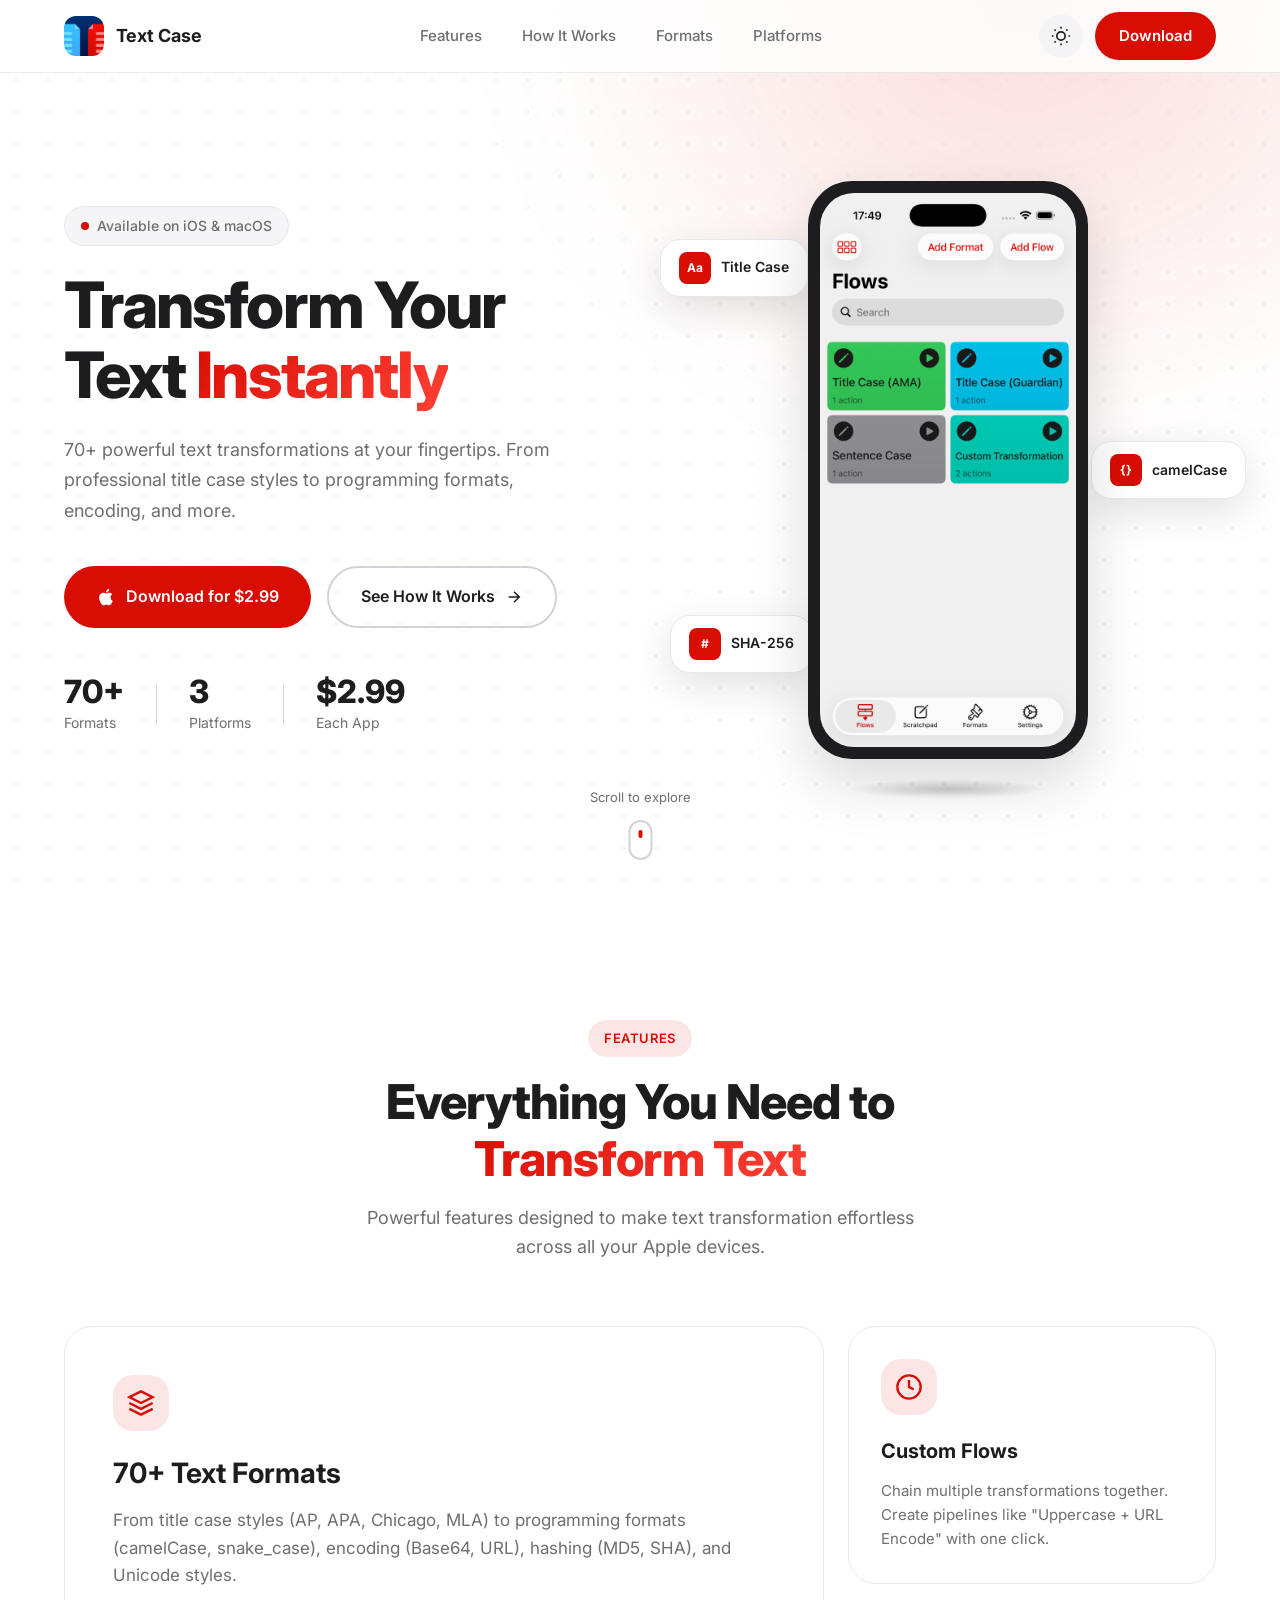
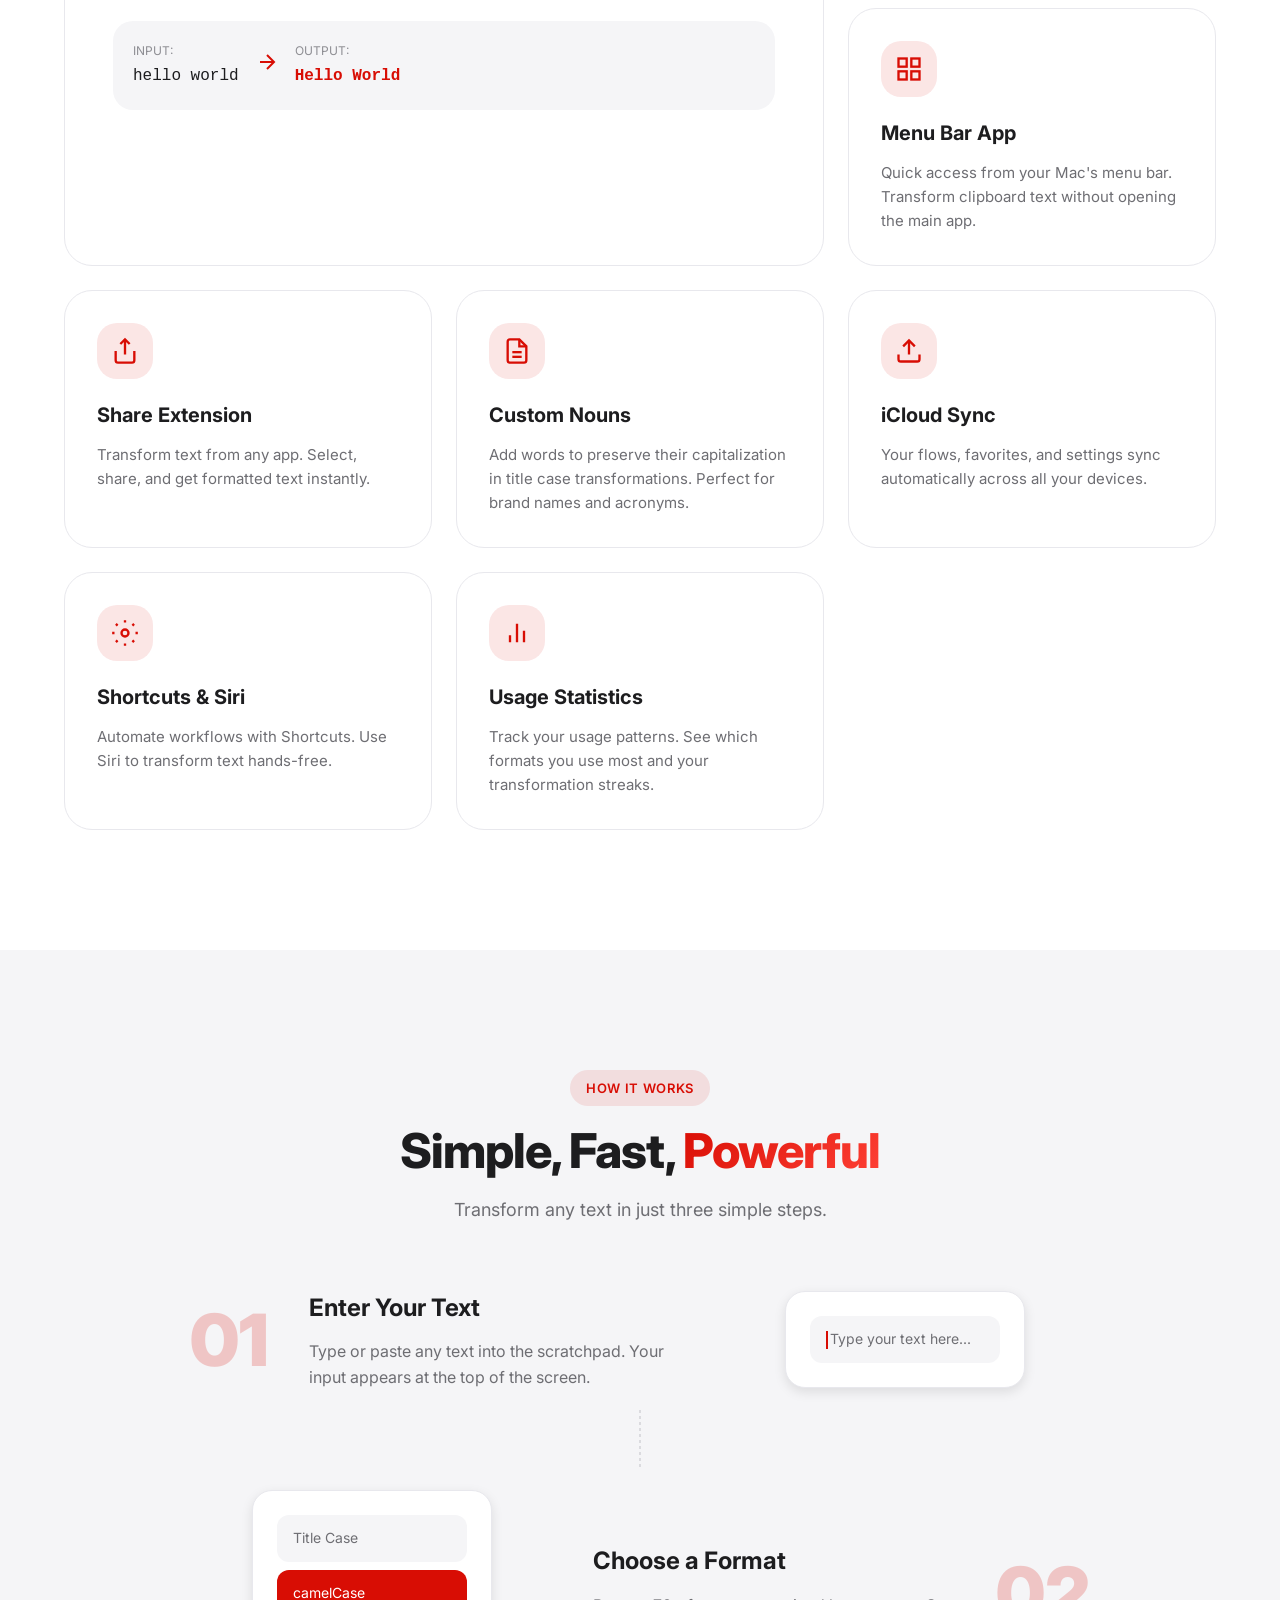
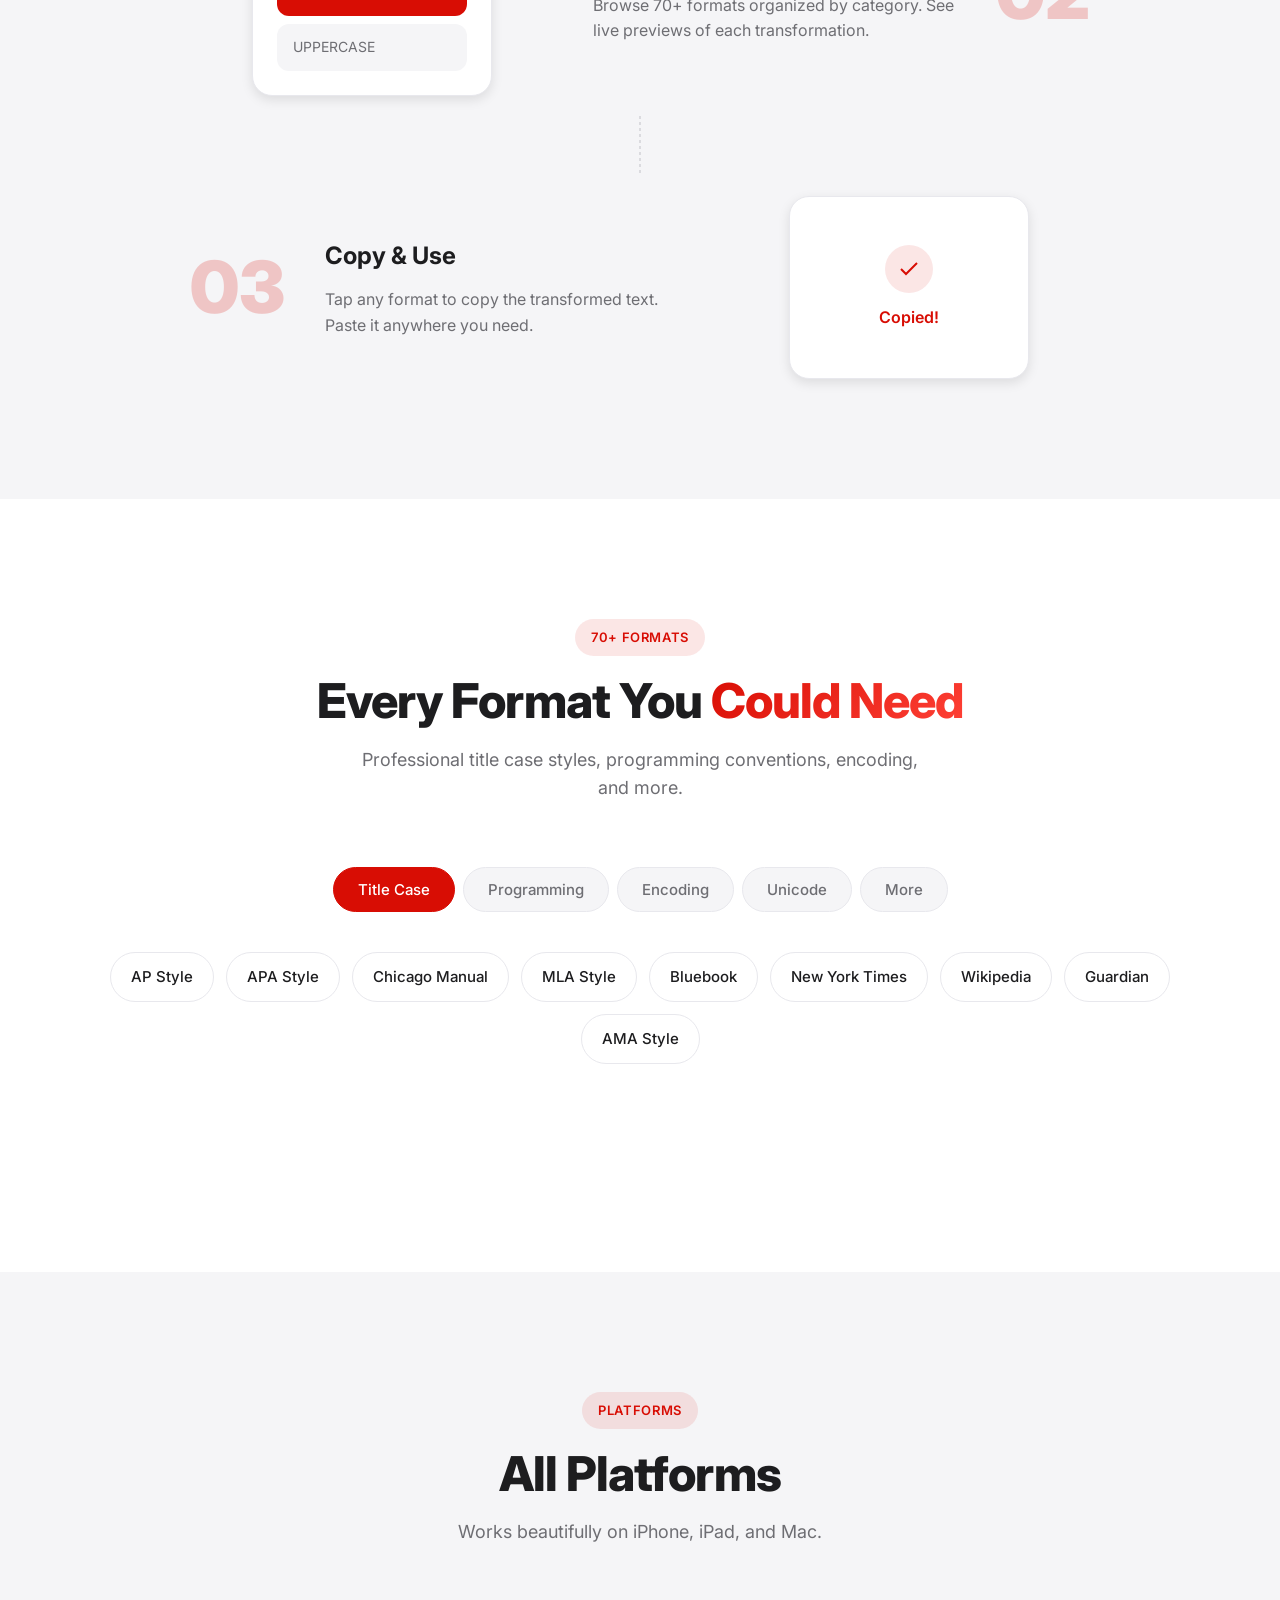
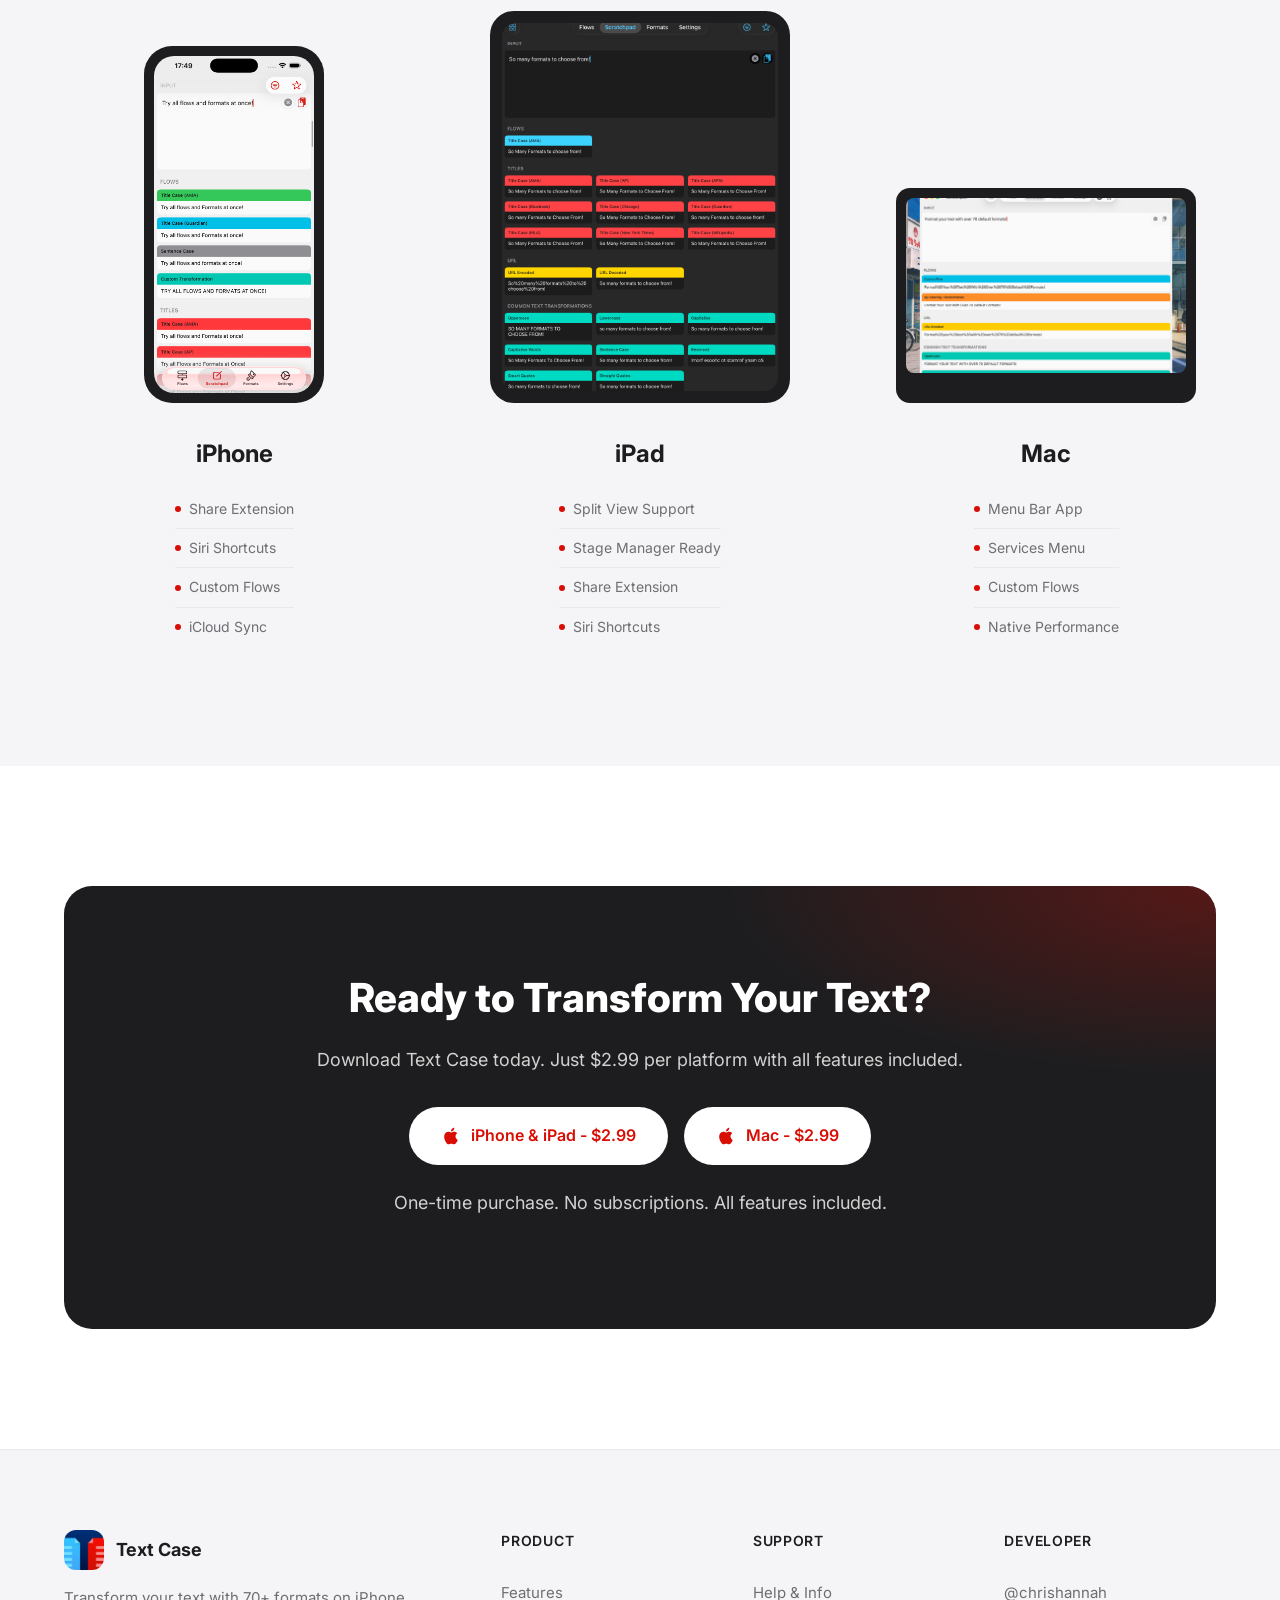
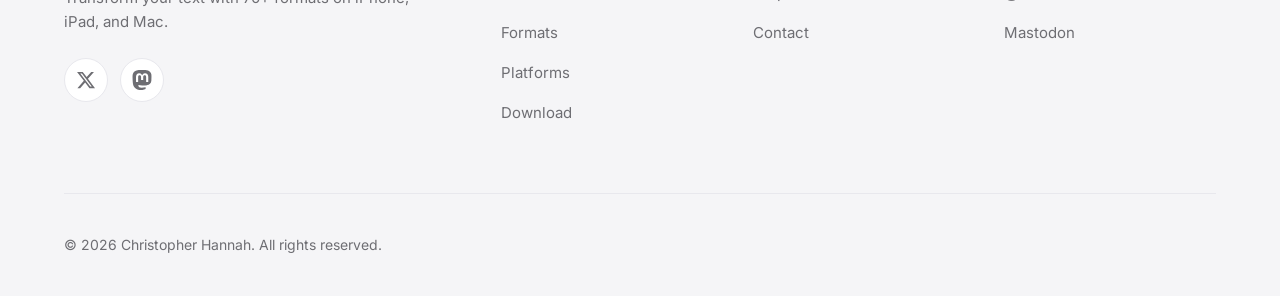
==== index.html @ 7da900db "add landing page" ====
<!DOCTYPE html>
<html lang="en" data-theme="light">
<head>
    <meta charset="UTF-8">
    <meta name="viewport" content="width=device-width, initial-scale=1.0">
    <meta name="description" content="Text Case - Transform your text into 70+ formats. Available on iPhone, iPad, and Mac for just $2.99 each.">
    <meta name="keywords" content="text case, text transformation, title case, camelCase, snake_case, iOS, macOS, Mac, iPad, iPhone">
    <meta name="author" content="Christopher Hannah">
    <meta name="color-scheme" content="light dark">

    <!-- Open Graph / Social Media -->
    <meta property="og:type" content="website">
    <meta property="og:title" content="Text Case - Transform Your Text">
    <meta property="og:description" content="70+ text transformations at your fingertips. Available on iPhone, iPad, and Mac for just $2.99 each.">
    <meta property="og:image" content="images/og-image.png">

    <!-- Twitter Card -->
    <meta name="twitter:card" content="summary_large_image">
    <meta name="twitter:title" content="Text Case - Transform Your Text">
    <meta name="twitter:description" content="70+ text transformations at your fingertips. Available on iPhone, iPad, and Mac for just $2.99 each.">

    <title>Text Case - Transform Your Text</title>

    <!-- Favicon -->
    <link rel="icon" type="image/png" href="images/favicon.png">
    <link rel="apple-touch-icon" href="images/apple-touch-icon.png">

    <!-- Fonts -->
    <link rel="preconnect" href="https://fonts.googleapis.com">
    <link rel="preconnect" href="https://fonts.gstatic.com" crossorigin>
    <link href="https://fonts.googleapis.com/css2?family=Inter:wght@400;500;600;700;800;900&display=swap" rel="stylesheet">

    <!-- Styles -->
    <link rel="stylesheet" href="styles.css">
</head>
<body>
    <!-- Navigation -->
    <header class="header" id="header">
        <nav class="nav container">
            <a href="#" class="nav-logo">
                <img src="images/app.png" alt="Text Case" class="logo-icon">
                <span class="logo-text">Text Case</span>
            </a>

            <ul class="nav-menu" id="nav-menu">
                <li><a href="#features" class="nav-link">Features</a></li>
                <li><a href="#how-it-works" class="nav-link">How It Works</a></li>
                <li><a href="#formats" class="nav-link">Formats</a></li>
                <li><a href="#platforms" class="nav-link">Platforms</a></li>
            </ul>

            <div class="nav-actions">
                <button class="theme-toggle" id="theme-toggle" aria-label="Toggle dark mode">
                    <svg class="theme-icon sun" viewBox="0 0 24 24" fill="none" stroke="currentColor" stroke-width="2">
                        <circle cx="12" cy="12" r="5"/>
                        <path d="M12 1v2M12 21v2M4.22 4.22l1.42 1.42M18.36 18.36l1.42 1.42M1 12h2M21 12h2M4.22 19.78l1.42-1.42M18.36 5.64l1.42-1.42"/>
                    </svg>
                    <svg class="theme-icon moon" viewBox="0 0 24 24" fill="none" stroke="currentColor" stroke-width="2">
                        <path d="M21 12.79A9 9 0 1 1 11.21 3 7 7 0 0 0 21 12.79z"/>
                    </svg>
                </button>
                <a href="#download" class="nav-cta">Download</a>
                <button class="nav-toggle" id="nav-toggle" aria-label="Toggle menu">
                    <span></span>
                    <span></span>
                    <span></span>
                </button>
            </div>
        </nav>
    </header>

    <!-- Mobile Menu -->
    <div class="mobile-menu" id="mobile-menu">
        <ul class="mobile-menu-list">
            <li><a href="#features" class="mobile-link">Features</a></li>
            <li><a href="#how-it-works" class="mobile-link">How It Works</a></li>
            <li><a href="#formats" class="mobile-link">Formats</a></li>
            <li><a href="#platforms" class="mobile-link">Platforms</a></li>
            <li><a href="#download" class="mobile-link mobile-cta">Download Now</a></li>
        </ul>
    </div>

    <!-- Hero Section -->
    <section class="hero">
        <div class="hero-bg">
            <div class="hero-gradient"></div>
            <div class="hero-pattern"></div>
        </div>
        <div class="container hero-container">
            <div class="hero-content">
                <div class="hero-badge">
                    <span class="badge-dot"></span>
                    Available on iOS & macOS
                </div>
                <h1 class="hero-title">
                    Transform Your Text <span class="text-gradient">Instantly</span>
                </h1>
                <p class="hero-description">
                    70+ powerful text transformations at your fingertips. From professional title case styles to programming formats, encoding, and more.
                </p>
                <div class="hero-buttons">
                    <a href="https://apps.apple.com/us/app/text-case/id1407730596?uo=4" class="btn btn-primary" target="_blank" rel="noopener">
                        <svg class="btn-icon" viewBox="0 0 24 24" fill="currentColor">
                            <path d="M18.71 19.5c-.83 1.24-1.71 2.45-3.05 2.47-1.34.03-1.77-.79-3.29-.79-1.53 0-2 .77-3.27.82-1.31.05-2.3-1.32-3.14-2.53C4.25 17 2.94 12.45 4.7 9.39c.87-1.52 2.43-2.48 4.12-2.51 1.28-.02 2.5.87 3.29.87.78 0 2.26-1.07 3.81-.91.65.03 2.47.26 3.64 1.98-.09.06-2.17 1.28-2.15 3.81.03 3.02 2.65 4.03 2.68 4.04-.03.07-.42 1.44-1.38 2.83M13 3.5c.73-.83 1.94-1.46 2.94-1.5.13 1.17-.34 2.35-1.04 3.19-.69.85-1.83 1.51-2.95 1.42-.15-1.15.41-2.35 1.05-3.11z"/>
                        </svg>
                        Download for $2.99
                    </a>
                    <a href="#how-it-works" class="btn btn-outline">
                        See How It Works
                        <svg class="btn-icon-right" viewBox="0 0 24 24" fill="none" stroke="currentColor" stroke-width="2">
                            <path d="M5 12h14M12 5l7 7-7 7"/>
                        </svg>
                    </a>
                </div>
                <div class="hero-stats">
                    <div class="hero-stat">
                        <span class="stat-value">70+</span>
                        <span class="stat-label">Formats</span>
                    </div>
                    <div class="stat-divider"></div>
                    <div class="hero-stat">
                        <span class="stat-value">3</span>
                        <span class="stat-label">Platforms</span>
                    </div>
                    <div class="stat-divider"></div>
                    <div class="hero-stat">
                        <span class="stat-value" data-no-animate>$2.99</span>
                        <span class="stat-label">Each App</span>
                    </div>
                </div>
            </div>
            <div class="hero-visual">
                <div class="phone-mockup">
                    <div class="phone-frame">
                        <div class="phone-notch"></div>
                        <div class="phone-screen">
                            <img src="images/main.png" alt="Text Case App Screenshot" class="screen-image">
                        </div>
                    </div>
                    <div class="phone-shadow"></div>
                </div>
                <div class="floating-cards">
                    <div class="floating-card card-1">
                        <span class="card-icon">Aa</span>
                        <span class="card-text">Title Case</span>
                    </div>
                    <div class="floating-card card-2">
                        <span class="card-icon">{}</span>
                        <span class="card-text">camelCase</span>
                    </div>
                    <div class="floating-card card-3">
                        <span class="card-icon">#</span>
                        <span class="card-text">SHA-256</span>
                    </div>
                </div>
            </div>
        </div>
        <div class="hero-scroll">
            <span>Scroll to explore</span>
            <div class="scroll-indicator">
                <div class="scroll-dot"></div>
            </div>
        </div>
    </section>

    <!-- Features Section -->
    <section class="features" id="features">
        <div class="container">
            <div class="section-header">
                <span class="section-tag">Features</span>
                <h2 class="section-title">Everything You Need to<br><span class="text-gradient">Transform Text</span></h2>
                <p class="section-description">Powerful features designed to make text transformation effortless across all your Apple devices.</p>
            </div>

            <div class="features-grid">
                <div class="feature-card feature-large">
                    <div class="feature-icon-wrapper">
                        <div class="feature-icon">
                            <svg viewBox="0 0 24 24" fill="none" stroke="currentColor" stroke-width="2">
                                <path d="M12 2L2 7l10 5 10-5-10-5zM2 17l10 5 10-5M2 12l10 5 10-5"/>
                            </svg>
                        </div>
                    </div>
                    <h3>70+ Text Formats</h3>
                    <p>From title case styles (AP, APA, Chicago, MLA) to programming formats (camelCase, snake_case), encoding (Base64, URL), hashing (MD5, SHA), and Unicode styles.</p>
                    <div class="feature-preview">
                        <div class="preview-item">
                            <span class="preview-label">Input:</span>
                            <span class="preview-text">hello world</span>
                        </div>
                        <div class="preview-arrow">
                            <svg viewBox="0 0 24 24" fill="none" stroke="currentColor" stroke-width="2"><path d="M5 12h14M12 5l7 7-7 7"/></svg>
                        </div>
                        <div class="preview-item">
                            <span class="preview-label">Output:</span>
                            <span class="preview-text highlight">Hello World</span>
                        </div>
                    </div>
                </div>

                <div class="feature-card">
                    <div class="feature-icon-wrapper">
                        <div class="feature-icon">
                            <svg viewBox="0 0 24 24" fill="none" stroke="currentColor" stroke-width="2">
                                <circle cx="12" cy="12" r="10"/>
                                <polyline points="12 6 12 12 16 14"/>
                            </svg>
                        </div>
                    </div>
                    <h3>Custom Flows</h3>
                    <p>Chain multiple transformations together. Create pipelines like "Uppercase + URL Encode" with one click.</p>
                </div>

                <div class="feature-card">
                    <div class="feature-icon-wrapper">
                        <div class="feature-icon">
                            <svg viewBox="0 0 24 24" fill="none" stroke="currentColor" stroke-width="2">
                                <rect x="3" y="3" width="7" height="7"/>
                                <rect x="14" y="3" width="7" height="7"/>
                                <rect x="14" y="14" width="7" height="7"/>
                                <rect x="3" y="14" width="7" height="7"/>
                            </svg>
                        </div>
                    </div>
                    <h3>Menu Bar App</h3>
                    <p>Quick access from your Mac's menu bar. Transform clipboard text without opening the main app.</p>
                </div>

                <div class="feature-card">
                    <div class="feature-icon-wrapper">
                        <div class="feature-icon">
                            <svg viewBox="0 0 24 24" fill="none" stroke="currentColor" stroke-width="2">
                                <path d="M4 12v8a2 2 0 0 0 2 2h12a2 2 0 0 0 2-2v-8"/>
                                <polyline points="16 6 12 2 8 6"/>
                                <line x1="12" y1="2" x2="12" y2="15"/>
                            </svg>
                        </div>
                    </div>
                    <h3>Share Extension</h3>
                    <p>Transform text from any app. Select, share, and get formatted text instantly.</p>
                </div>

                <div class="feature-card">
                    <div class="feature-icon-wrapper">
                        <div class="feature-icon">
                            <svg viewBox="0 0 24 24" fill="none" stroke="currentColor" stroke-width="2">
                                <path d="M14 2H6a2 2 0 0 0-2 2v16a2 2 0 0 0 2 2h12a2 2 0 0 0 2-2V8z"/>
                                <polyline points="14 2 14 8 20 8"/>
                                <line x1="16" y1="13" x2="8" y2="13"/>
                                <line x1="16" y1="17" x2="8" y2="17"/>
                            </svg>
                        </div>
                    </div>
                    <h3>Custom Nouns</h3>
                    <p>Add words to preserve their capitalization in title case transformations. Perfect for brand names and acronyms.</p>
                </div>

                <div class="feature-card">
                    <div class="feature-icon-wrapper">
                        <div class="feature-icon">
                            <svg viewBox="0 0 24 24" fill="none" stroke="currentColor" stroke-width="2">
                                <path d="M21 15v4a2 2 0 0 1-2 2H5a2 2 0 0 1-2-2v-4"/>
                                <polyline points="17 8 12 3 7 8"/>
                                <line x1="12" y1="3" x2="12" y2="15"/>
                            </svg>
                        </div>
                    </div>
                    <h3>iCloud Sync</h3>
                    <p>Your flows, favorites, and settings sync automatically across all your devices.</p>
                </div>

                <div class="feature-card">
                    <div class="feature-icon-wrapper">
                        <div class="feature-icon">
                            <svg viewBox="0 0 24 24" fill="none" stroke="currentColor" stroke-width="2">
                                <circle cx="12" cy="12" r="3"/>
                                <path d="M12 1v2M12 21v2M4.22 4.22l1.42 1.42M18.36 18.36l1.42 1.42M1 12h2M21 12h2M4.22 19.78l1.42-1.42M18.36 5.64l1.42-1.42"/>
                            </svg>
                        </div>
                    </div>
                    <h3>Shortcuts & Siri</h3>
                    <p>Automate workflows with Shortcuts. Use Siri to transform text hands-free.</p>
                </div>

                <div class="feature-card">
                    <div class="feature-icon-wrapper">
                        <div class="feature-icon">
                            <svg viewBox="0 0 24 24" fill="none" stroke="currentColor" stroke-width="2">
                                <path d="M18 20V10M12 20V4M6 20v-6"/>
                            </svg>
                        </div>
                    </div>
                    <h3>Usage Statistics</h3>
                    <p>Track your usage patterns. See which formats you use most and your transformation streaks.</p>
                </div>
            </div>
        </div>
    </section>

    <!-- How It Works Section -->
    <section class="how-it-works" id="how-it-works">
        <div class="container">
            <div class="section-header">
                <span class="section-tag">How It Works</span>
                <h2 class="section-title">Simple, Fast, <span class="text-gradient">Powerful</span></h2>
                <p class="section-description">Transform any text in just three simple steps.</p>
            </div>

            <div class="steps-container">
                <div class="step">
                    <div class="step-number">01</div>
                    <div class="step-content">
                        <h3>Enter Your Text</h3>
                        <p>Type or paste any text into the scratchpad. Your input appears at the top of the screen.</p>
                    </div>
                    <div class="step-visual">
                        <div class="step-mockup">
                            <div class="mockup-input">
                                <span class="input-cursor"></span>
                                <span>Type your text here...</span>
                            </div>
                        </div>
                    </div>
                </div>

                <div class="step-connector">
                    <svg viewBox="0 0 24 80" fill="none" stroke="currentColor" stroke-width="2" stroke-dasharray="4">
                        <path d="M12 0v80"/>
                    </svg>
                </div>

                <div class="step reverse">
                    <div class="step-number">02</div>
                    <div class="step-content">
                        <h3>Choose a Format</h3>
                        <p>Browse 70+ formats organized by category. See live previews of each transformation.</p>
                    </div>
                    <div class="step-visual">
                        <div class="step-mockup">
                            <div class="format-list">
                                <div class="format-item">Title Case</div>
                                <div class="format-item active">camelCase</div>
                                <div class="format-item">UPPERCASE</div>
                            </div>
                        </div>
                    </div>
                </div>

                <div class="step-connector">
                    <svg viewBox="0 0 24 80" fill="none" stroke="currentColor" stroke-width="2" stroke-dasharray="4">
                        <path d="M12 0v80"/>
                    </svg>
                </div>

                <div class="step">
                    <div class="step-number">03</div>
                    <div class="step-content">
                        <h3>Copy & Use</h3>
                        <p>Tap any format to copy the transformed text. Paste it anywhere you need.</p>
                    </div>
                    <div class="step-visual">
                        <div class="step-mockup">
                            <div class="copy-animation">
                                <div class="copy-icon">
                                    <svg viewBox="0 0 24 24" fill="none" stroke="currentColor" stroke-width="2">
                                        <path d="M20 6L9 17l-5-5"/>
                                    </svg>
                                </div>
                                <span>Copied!</span>
                            </div>
                        </div>
                    </div>
                </div>
            </div>
        </div>
    </section>

    <!-- Formats Showcase -->
    <section class="formats" id="formats">
        <div class="container">
            <div class="section-header">
                <span class="section-tag">70+ Formats</span>
                <h2 class="section-title">Every Format You <span class="text-gradient">Could Need</span></h2>
                <p class="section-description">Professional title case styles, programming conventions, encoding, and more.</p>
            </div>

            <div class="formats-tabs">
                <button class="format-tab active" data-tab="title">Title Case</button>
                <button class="format-tab" data-tab="programming">Programming</button>
                <button class="format-tab" data-tab="encoding">Encoding</button>
                <button class="format-tab" data-tab="unicode">Unicode</button>
                <button class="format-tab" data-tab="more">More</button>
            </div>

            <div class="formats-content">
                <div class="format-panel active" id="panel-title">
                    <div class="format-grid">
                        <div class="format-chip">AP Style</div>
                        <div class="format-chip">APA Style</div>
                        <div class="format-chip">Chicago Manual</div>
                        <div class="format-chip">MLA Style</div>
                        <div class="format-chip">Bluebook</div>
                        <div class="format-chip">New York Times</div>
                        <div class="format-chip">Wikipedia</div>
                        <div class="format-chip">Guardian</div>
                        <div class="format-chip">AMA Style</div>
                    </div>
                </div>
                <div class="format-panel" id="panel-programming">
                    <div class="format-grid">
                        <div class="format-chip">camelCase</div>
                        <div class="format-chip">PascalCase</div>
                        <div class="format-chip">snake_case</div>
                        <div class="format-chip">kebab-case</div>
                        <div class="format-chip">SCREAMING_SNAKE</div>
                        <div class="format-chip">dot.case</div>
                        <div class="format-chip">path/case</div>
                        <div class="format-chip">Train-Case</div>
                    </div>
                </div>
                <div class="format-panel" id="panel-encoding">
                    <div class="format-grid">
                        <div class="format-chip">Base64 Encode</div>
                        <div class="format-chip">Base64 Decode</div>
                        <div class="format-chip">URL Encode</div>
                        <div class="format-chip">URL Decode</div>
                        <div class="format-chip">MD5</div>
                        <div class="format-chip">SHA-1</div>
                        <div class="format-chip">SHA-256</div>
                        <div class="format-chip">SHA-512</div>
                        <div class="format-chip">ROT13</div>
                    </div>
                </div>
                <div class="format-panel" id="panel-unicode">
                    <div class="format-grid">
                        <div class="format-chip">Bold Serif</div>
                        <div class="format-chip">Italic Serif</div>
                        <div class="format-chip">Gothic</div>
                        <div class="format-chip">Script</div>
                        <div class="format-chip">Small Caps</div>
                        <div class="format-chip">Strikethrough</div>
                        <div class="format-chip">Circled</div>
                        <div class="format-chip">Squared</div>
                    </div>
                </div>
                <div class="format-panel" id="panel-more">
                    <div class="format-grid">
                        <div class="format-chip">UPPERCASE</div>
                        <div class="format-chip">lowercase</div>
                        <div class="format-chip">Sentence case</div>
                        <div class="format-chip">Capitalized</div>
                        <div class="format-chip">Reversed</div>
                        <div class="format-chip">Word Count</div>
                        <div class="format-chip">Sort Lines</div>
                        <div class="format-chip">JSON Format</div>
                        <div class="format-chip">Markdown</div>
                        <div class="format-chip">Strip HTML</div>
                    </div>
                </div>
            </div>
        </div>
    </section>

    <!-- Platforms Section -->
    <section class="platforms" id="platforms">
        <div class="container">
            <div class="section-header">
                <span class="section-tag">Platforms</span>
                <h2 class="section-title">All Platforms</span></h2>
                <p class="section-description">Works beautifully on iPhone, iPad, and Mac.</p>
            </div>

            <div class="platforms-showcase">
                <div class="platform-item">
                    <div class="platform-device iphone-device">
                        <div class="device-frame">
                            <div class="device-screen">
                                <img src="images/iphone.png" alt="Text Case on iPhone" class="screen-image">
                            </div>
                        </div>
                    </div>
                    <div class="platform-info">
                        <h3>iPhone</h3>
                        <ul class="platform-features">
                            <li>Share Extension</li>
                            <li>Siri Shortcuts</li>
                            <li>Custom Flows</li>
                            <li>iCloud Sync</li>
                        </ul>
                    </div>
                </div>

                <div class="platform-item">
                    <div class="platform-device ipad-device">
                        <div class="device-frame">
                            <div class="device-screen">
                                <img src="images/ipad.png" alt="Text Case on iPad" class="screen-image">
                            </div>
                        </div>
                    </div>
                    <div class="platform-info">
                        <h3>iPad</h3>
                        <ul class="platform-features">
                            <li>Split View Support</li>
                            <li>Stage Manager Ready</li>
                            <li>Share Extension</li>
                            <li>Siri Shortcuts</li>
                        </ul>
                    </div>
                </div>

                <div class="platform-item">
                    <div class="platform-device mac-device">
                        <div class="device-frame">
                            <div class="device-screen">
                                <img src="images/macos.png" alt="Text Case on Mac" class="screen-image">
                            </div>
                        </div>
                    </div>
                    <div class="platform-info">
                        <h3>Mac</h3>
                        <ul class="platform-features">
                            <li>Menu Bar App</li>
                            <li>Services Menu</li>
                            <li>Custom Flows</li>
                            <li>Native Performance</li>
                        </ul>
                    </div>
                </div>
            </div>
        </div>
    </section>

    <!-- CTA Section -->
    <section class="cta" id="download">
        <div class="container">
            <div class="cta-card">
                <div class="cta-bg">
                    <div class="cta-gradient"></div>
                </div>
                <div class="cta-content">
                    <h2>Ready to Transform Your Text?</h2>
                    <p>Download Text Case today. Just $2.99 per platform with all features included.</p>
                    <div class="cta-buttons">
                        <a href="https://apps.apple.com/us/app/text-case/id1407730596?uo=4" class="btn btn-white" target="_blank" rel="noopener">
                            <svg class="btn-icon" viewBox="0 0 24 24" fill="currentColor">
                                <path d="M18.71 19.5c-.83 1.24-1.71 2.45-3.05 2.47-1.34.03-1.77-.79-3.29-.79-1.53 0-2 .77-3.27.82-1.31.05-2.3-1.32-3.14-2.53C4.25 17 2.94 12.45 4.7 9.39c.87-1.52 2.43-2.48 4.12-2.51 1.28-.02 2.5.87 3.29.87.78 0 2.26-1.07 3.81-.91.65.03 2.47.26 3.64 1.98-.09.06-2.17 1.28-2.15 3.81.03 3.02 2.65 4.03 2.68 4.04-.03.07-.42 1.44-1.38 2.83M13 3.5c.73-.83 1.94-1.46 2.94-1.5.13 1.17-.34 2.35-1.04 3.19-.69.85-1.83 1.51-2.95 1.42-.15-1.15.41-2.35 1.05-3.11z"/>
                            </svg>
                            iPhone & iPad - $2.99
                        </a>
                        <a href="https://apps.apple.com/us/app/text-case/id1492174677?ls=1&mt=12" class="btn btn-white" target="_blank" rel="noopener">
                            <svg class="btn-icon" viewBox="0 0 24 24" fill="currentColor">
                                <path d="M18.71 19.5c-.83 1.24-1.71 2.45-3.05 2.47-1.34.03-1.77-.79-3.29-.79-1.53 0-2 .77-3.27.82-1.31.05-2.3-1.32-3.14-2.53C4.25 17 2.94 12.45 4.7 9.39c.87-1.52 2.43-2.48 4.12-2.51 1.28-.02 2.5.87 3.29.87.78 0 2.26-1.07 3.81-.91.65.03 2.47.26 3.64 1.98-.09.06-2.17 1.28-2.15 3.81.03 3.02 2.65 4.03 2.68 4.04-.03.07-.42 1.44-1.38 2.83M13 3.5c.73-.83 1.94-1.46 2.94-1.5.13 1.17-.34 2.35-1.04 3.19-.69.85-1.83 1.51-2.95 1.42-.15-1.15.41-2.35 1.05-3.11z"/>
                            </svg>
                            Mac - $2.99
                        </a>
                    </div>
                    <p class="cta-note">One-time purchase. No subscriptions. All features included.</p>
                </div>
            </div>
        </div>
    </section>

    <!-- Footer -->
    <footer class="footer">
        <div class="container">
            <div class="footer-main">
                <div class="footer-brand">
                    <a href="#" class="footer-logo">
                        <img src="images/app.png" alt="Text Case" class="logo-icon">
                        <span class="logo-text">Text Case</span>
                    </a>
                    <p>Transform your text with 70+ formats on iPhone, iPad, and Mac.</p>
                    <div class="footer-social">
                        <a href="https://x.com/textcaseapp" aria-label="Text Case on X" target="_blank" rel="noopener">
                            <svg viewBox="0 0 24 24" fill="currentColor"><path d="M18.244 2.25h3.308l-7.227 8.26 8.502 11.24H16.17l-5.214-6.817L4.99 21.75H1.68l7.73-8.835L1.254 2.25H8.08l4.713 6.231zm-1.161 17.52h1.833L7.084 4.126H5.117z"/></svg>
                        </a>
                        <a href="https://fosstodon.org/@chrishannah" aria-label="Chris Hannah on Mastodon" target="_blank" rel="noopener me">
                            <svg viewBox="0 0 24 24" fill="currentColor"><path d="M23.268 5.313c-.35-2.578-2.617-4.61-5.304-5.004C17.51.242 15.792 0 11.813 0h-.03c-3.98 0-4.835.242-5.288.309C3.882.692 1.496 2.518.917 5.127.64 6.412.61 7.837.661 9.143c.074 1.874.088 3.745.26 5.611.118 1.24.325 2.47.62 3.68.55 2.237 2.777 4.098 4.96 4.857 2.336.792 4.849.923 7.256.38.265-.061.527-.132.786-.213.585-.184 1.27-.39 1.774-.753a.057.057 0 0 0 .023-.043v-1.809a.052.052 0 0 0-.02-.041.053.053 0 0 0-.046-.01 20.282 20.282 0 0 1-4.709.545c-2.73 0-3.463-1.284-3.674-1.818a5.593 5.593 0 0 1-.319-1.433.053.053 0 0 1 .066-.054c1.517.363 3.072.546 4.632.546.376 0 .75 0 1.125-.01 1.57-.044 3.224-.124 4.768-.422.038-.008.077-.015.11-.024 2.435-.464 4.753-1.92 4.989-5.604.008-.145.03-1.52.03-1.67.002-.512.167-3.63-.024-5.545zm-3.748 9.195h-2.561V8.29c0-1.309-.55-1.976-1.67-1.976-1.23 0-1.846.79-1.846 2.35v3.403h-2.546V8.663c0-1.56-.617-2.35-1.848-2.35-1.112 0-1.668.668-1.668 1.977v6.218H4.822V8.102c0-1.31.337-2.35 1.011-3.12.696-.77 1.608-1.164 2.74-1.164 1.311 0 2.302.5 2.962 1.498l.638 1.06.638-1.06c.66-.999 1.65-1.498 2.96-1.498 1.13 0 2.043.395 2.74 1.164.675.77 1.012 1.81 1.012 3.12z"/></svg>
                        </a>
                    </div>
                </div>

                <div class="footer-links">
                    <div class="footer-column">
                        <h4>Product</h4>
                        <a href="#features">Features</a>
                        <a href="#formats">Formats</a>
                        <a href="#platforms">Platforms</a>
                        <a href="#download">Download</a>
                    </div>
                    <div class="footer-column">
                        <h4>Support</h4>
                        <a href="https://chrishannah.me/text-case" target="_blank" rel="noopener">Help & Info</a>
                        <a href="mailto:chris@chrishannah.me">Contact</a>
                    </div>
                    <div class="footer-column">
                        <h4>Developer</h4>
                        <a href="https://x.com/chrishannah" target="_blank" rel="noopener">@chrishannah</a>
                        <a href="https://fosstodon.org/@chrishannah" target="_blank" rel="noopener me">Mastodon</a>
                    </div>
                </div>
            </div>

            <div class="footer-bottom">
                <p>&copy; 2026 Christopher Hannah. All rights reserved.</p>
            </div>
        </div>
    </footer>

    <!-- Image Lightbox -->
    <div class="lightbox" id="lightbox">
        <button class="lightbox-close" aria-label="Close">&times;</button>
        <img src="" alt="Full size image" id="lightbox-img">
    </div>

    <script src="script.js"></script>
</body>
</html>
---- styles.css ----
/* ===== CSS Variables - Light Mode (Default) ===== */
:root {
    /* App Colors - Light Mode */
    --color-primary: #D80D04;
    --color-primary-rgb: 216, 13, 4;
    --color-primary-light: #FF4136;
    --color-primary-dark: #B00A03;

    /* Backgrounds */
    --color-bg: #FFFFFF;
    --color-bg-secondary: #F5F5F7;
    --color-bg-tertiary: #EBEBED;
    --color-surface: #FFFFFF;
    --color-surface-elevated: #FFFFFF;

    /* Text */
    --color-text: #1D1D1F;
    --color-text-secondary: #6E6E73;
    --color-text-tertiary: #8E8E93;
    --color-text-inverse: #FFFFFF;

    /* Borders */
    --color-border: #D2D2D7;
    --color-border-light: #E8E8ED;

    /* Shadows */
    --shadow-sm: 0 1px 3px rgba(0, 0, 0, 0.08);
    --shadow-md: 0 4px 12px rgba(0, 0, 0, 0.1);
    --shadow-lg: 0 12px 40px rgba(0, 0, 0, 0.12);
    --shadow-xl: 0 24px 60px rgba(0, 0, 0, 0.15);
    --shadow-glow: 0 0 40px rgba(var(--color-primary-rgb), 0.3);

    /* Typography */
    --font-family: 'Inter', -apple-system, BlinkMacSystemFont, 'Segoe UI', Roboto, sans-serif;

    /* Spacing & Sizing */
    --radius-sm: 8px;
    --radius-md: 12px;
    --radius-lg: 20px;
    --radius-xl: 28px;
    --radius-full: 9999px;

    /* Transitions */
    --transition-fast: 0.15s ease;
    --transition: 0.25s ease;
    --transition-slow: 0.4s ease;

    /* Header */
    --header-bg: rgba(255, 255, 255, 0.8);
    --header-border: rgba(0, 0, 0, 0.08);
}

/* ===== Dark Mode ===== */
[data-theme="dark"] {
    /* App Colors - Dark Mode */
    --color-primary: #30ABE4;
    --color-primary-rgb: 48, 171, 228;
    --color-primary-light: #5BC0EB;
    --color-primary-dark: #1E8BBF;

    /* Backgrounds */
    --color-bg: #1C1C1E;
    --color-bg-secondary: #2C2C2E;
    --color-bg-tertiary: #3A3A3C;
    --color-surface: #2C2C2E;
    --color-surface-elevated: #3A3A3C;

    /* Text */
    --color-text: #F5F5F7;
    --color-text-secondary: #A1A1A6;
    --color-text-tertiary: #8E8E93;
    --color-text-inverse: #1D1D1F;

    /* Borders */
    --color-border: #48484A;
    --color-border-light: #3A3A3C;

    /* Shadows */
    --shadow-sm: 0 1px 3px rgba(0, 0, 0, 0.3);
    --shadow-md: 0 4px 12px rgba(0, 0, 0, 0.4);
    --shadow-lg: 0 12px 40px rgba(0, 0, 0, 0.5);
    --shadow-xl: 0 24px 60px rgba(0, 0, 0, 0.6);

    /* Header */
    --header-bg: rgba(28, 28, 30, 0.85);
    --header-border: rgba(255, 255, 255, 0.1);
}

/* ===== Reset & Base ===== */
*, *::before, *::after {
    box-sizing: border-box;
    margin: 0;
    padding: 0;
}

html {
    scroll-behavior: smooth;
    -webkit-font-smoothing: antialiased;
    -moz-osx-font-smoothing: grayscale;
}

body {
    font-family: var(--font-family);
    font-size: 16px;
    line-height: 1.6;
    color: var(--color-text);
    background: var(--color-bg);
    overflow-x: hidden;
    transition: background-color var(--transition), color var(--transition);
}

img {
    max-width: 100%;
    height: auto;
    display: block;
}

a {
    text-decoration: none;
    color: inherit;
    transition: color var(--transition-fast);
}

ul {
    list-style: none;
}

button {
    font-family: inherit;
    cursor: pointer;
}

/* ===== Container ===== */
.container {
    width: 100%;
    max-width: 1200px;
    margin: 0 auto;
    padding: 0 24px;
}

/* ===== Header & Navigation ===== */
.header {
    position: fixed;
    top: 0;
    left: 0;
    right: 0;
    z-index: 1000;
    background: var(--header-bg);
    backdrop-filter: blur(20px);
    -webkit-backdrop-filter: blur(20px);
    border-bottom: 1px solid var(--header-border);
    transition: all var(--transition);
}

.nav {
    display: flex;
    align-items: center;
    justify-content: space-between;
    height: 72px;
}

.nav-logo {
    display: flex;
    align-items: center;
    gap: 12px;
    font-weight: 700;
    font-size: 18px;
    color: var(--color-text);
}

.logo-icon {
    width: 40px;
    height: 40px;
    border-radius: var(--radius-md);
    object-fit: contain;
    transition: transform var(--transition-fast);
}

.nav-logo:hover .logo-icon {
    transform: scale(1.05);
}

.nav-menu {
    display: flex;
    align-items: center;
    gap: 8px;
}

.nav-link {
    padding: 10px 16px;
    font-size: 15px;
    font-weight: 500;
    color: var(--color-text-secondary);
    border-radius: var(--radius-full);
    transition: all var(--transition-fast);
}

.nav-link:hover {
    color: var(--color-text);
    background: var(--color-bg-secondary);
}

.nav-actions {
    display: flex;
    align-items: center;
    gap: 12px;
}

.theme-toggle {
    display: flex;
    align-items: center;
    justify-content: center;
    width: 44px;
    height: 44px;
    background: var(--color-bg-secondary);
    border: none;
    border-radius: var(--radius-full);
    color: var(--color-text);
    transition: all var(--transition-fast);
}

.theme-toggle:hover {
    background: var(--color-bg-tertiary);
}

.theme-icon {
    width: 20px;
    height: 20px;
    transition: all var(--transition);
}

.theme-icon.moon {
    display: none;
}

[data-theme="dark"] .theme-icon.sun {
    display: none;
}

[data-theme="dark"] .theme-icon.moon {
    display: block;
}

.nav-cta {
    padding: 12px 24px;
    background: var(--color-primary);
    color: white;
    font-size: 15px;
    font-weight: 600;
    border-radius: var(--radius-full);
    transition: all var(--transition-fast);
}

.nav-cta:hover {
    transform: translateY(-2px);
    box-shadow: var(--shadow-md);
}

.nav-toggle {
    display: none;
    flex-direction: column;
    gap: 5px;
    background: none;
    border: none;
    padding: 8px;
}

.nav-toggle span {
    display: block;
    width: 24px;
    height: 2px;
    background: var(--color-text);
    border-radius: 2px;
    transition: all var(--transition-fast);
}

/* Mobile Menu */
.mobile-menu {
    display: none;
    position: fixed;
    top: 72px;
    left: 0;
    right: 0;
    bottom: 0;
    background: var(--color-bg);
    padding: 24px;
    z-index: 999;
    overflow-y: auto;
}

.mobile-menu.active {
    display: block;
}

.mobile-menu-list {
    display: flex;
    flex-direction: column;
    gap: 8px;
}

.mobile-link {
    display: block;
    padding: 16px 20px;
    font-size: 18px;
    font-weight: 500;
    color: var(--color-text);
    background: var(--color-bg-secondary);
    border-radius: var(--radius-md);
    transition: all var(--transition-fast);
}

.mobile-link:hover {
    background: var(--color-bg-tertiary);
}

.mobile-cta {
    background: var(--color-primary);
    color: white !important;
    text-align: center;
    margin-top: 16px;
}

/* ===== Buttons ===== */
.btn {
    display: inline-flex;
    align-items: center;
    justify-content: center;
    gap: 10px;
    padding: 16px 32px;
    font-size: 16px;
    font-weight: 600;
    border-radius: var(--radius-full);
    border: none;
    cursor: pointer;
    transition: all var(--transition);
}

.btn-primary {
    background: var(--color-primary);
    color: white;
}

.btn-primary:hover {
    transform: translateY(-2px);
    box-shadow: var(--shadow-lg), var(--shadow-glow);
}

.btn-outline {
    background: transparent;
    color: var(--color-text);
    border: 2px solid var(--color-border);
}

.btn-outline:hover {
    border-color: var(--color-primary);
    color: var(--color-primary);
}

.btn-white {
    background: white;
    color: var(--color-primary);
}

.btn-white:hover {
    transform: translateY(-2px);
    box-shadow: var(--shadow-lg);
}

.btn-icon {
    width: 20px;
    height: 20px;
}

.btn-icon-right {
    width: 18px;
    height: 18px;
}

/* ===== Text Gradient ===== */
.text-gradient {
    background: linear-gradient(135deg, var(--color-primary) 0%, var(--color-primary-light) 100%);
    -webkit-background-clip: text;
    -webkit-text-fill-color: transparent;
    background-clip: text;
}

/* ===== Hero Section ===== */
.hero {
    position: relative;
    min-height: 100vh;
    padding: 120px 0 80px;
    overflow: hidden;
}

.hero-bg {
    position: absolute;
    inset: 0;
    z-index: 0;
    overflow: hidden;
}

.hero-gradient {
    position: absolute;
    top: -50%;
    right: -20%;
    width: 80%;
    height: 100%;
    background: radial-gradient(ellipse, rgba(var(--color-primary-rgb), 0.15) 0%, transparent 70%);
    filter: blur(60px);
}

.hero-pattern {
    position: absolute;
    inset: 0;
    background-image: radial-gradient(var(--color-border) 1px, transparent 1px);
    background-size: 32px 32px;
    opacity: 0.5;
}

.hero-container {
    position: relative;
    z-index: 1;
    display: grid;
    grid-template-columns: 1fr 1fr;
    gap: 80px;
    align-items: center;
    min-height: calc(100vh - 200px);
}

.hero-content {
    max-width: 560px;
}

.hero-badge {
    display: inline-flex;
    align-items: center;
    gap: 8px;
    padding: 8px 16px;
    background: var(--color-bg-secondary);
    border-radius: var(--radius-full);
    font-size: 14px;
    font-weight: 500;
    color: var(--color-text-secondary);
    margin-bottom: 24px;
    border: 1px solid var(--color-border-light);
}

.badge-dot {
    width: 8px;
    height: 8px;
    background: var(--color-primary);
    border-radius: 50%;
    animation: pulse 2s ease-in-out infinite;
}

@keyframes pulse {
    0%, 100% { opacity: 1; transform: scale(1); }
    50% { opacity: 0.5; transform: scale(1.2); }
}

.hero-title {
    font-size: clamp(40px, 5vw, 64px);
    font-weight: 800;
    line-height: 1.1;
    letter-spacing: -0.03em;
    margin-bottom: 24px;
}

.hero-description {
    font-size: 18px;
    line-height: 1.7;
    color: var(--color-text-secondary);
    margin-bottom: 40px;
}

.hero-buttons {
    display: flex;
    gap: 16px;
    flex-wrap: wrap;
    margin-bottom: 48px;
}

.hero-stats {
    display: flex;
    align-items: center;
    gap: 32px;
}

.hero-stat {
    display: flex;
    flex-direction: column;
}

.stat-value {
    font-size: 32px;
    font-weight: 800;
    color: var(--color-text);
    line-height: 1;
}

.stat-label {
    font-size: 14px;
    color: var(--color-text-secondary);
    margin-top: 4px;
}

.stat-divider {
    width: 1px;
    height: 40px;
    background: var(--color-border);
}

/* Hero Visual */
.hero-visual {
    position: relative;
    display: flex;
    justify-content: center;
    align-items: center;
}

.phone-mockup {
    position: relative;
    z-index: 2;
}

.phone-frame {
    position: relative;
    width: 280px;
    background: var(--color-text);
    border-radius: 44px;
    padding: 12px;
    box-shadow: var(--shadow-xl);
}

[data-theme="dark"] .phone-frame {
    background: #000;
    box-shadow: 0 24px 60px rgba(0, 0, 0, 0.8), inset 0 0 0 1px rgba(255,255,255,0.1);
}

.phone-notch {
    display: none;
}

[data-theme="dark"] .phone-notch {
    background: #000;
}

.phone-screen {
    background: var(--color-bg-secondary);
    border-radius: 34px;
    overflow: hidden;
    aspect-ratio: 9/19.5;
}

.screen-placeholder {
    width: 100%;
    height: 100%;
    display: flex;
    align-items: center;
    justify-content: center;
    font-size: 16px;
    color: var(--color-text-secondary);
    background: linear-gradient(180deg, var(--color-bg-secondary) 0%, var(--color-bg-tertiary) 100%);
}

.screen-placeholder.small {
    font-size: 14px;
}

.phone-shadow {
    position: absolute;
    bottom: -40px;
    left: 50%;
    transform: translateX(-50%);
    width: 200px;
    height: 20px;
    background: radial-gradient(ellipse, rgba(0,0,0,0.2) 0%, transparent 70%);
}

/* Floating Cards */
.floating-cards {
    position: absolute;
    inset: 0;
    pointer-events: none;
}

.floating-card {
    position: absolute;
    display: flex;
    align-items: center;
    gap: 10px;
    padding: 12px 18px;
    background: var(--color-surface);
    border-radius: var(--radius-lg);
    box-shadow: var(--shadow-lg);
    border: 1px solid var(--color-border-light);
    font-size: 14px;
    font-weight: 600;
    animation: float 6s ease-in-out infinite;
}

.card-icon {
    display: flex;
    align-items: center;
    justify-content: center;
    width: 32px;
    height: 32px;
    background: var(--color-primary);
    color: white;
    border-radius: var(--radius-sm);
    font-size: 12px;
    font-weight: 700;
}

.card-1 {
    top: 10%;
    left: -20px;
    animation-delay: 0s;
}

.card-2 {
    top: 45%;
    right: -30px;
    animation-delay: 2s;
}

.card-3 {
    bottom: 15%;
    left: -10px;
    animation-delay: 4s;
}

@keyframes float {
    0%, 100% { transform: translateY(0); }
    50% { transform: translateY(-10px); }
}

/* Hero Scroll Indicator */
.hero-scroll {
    position: absolute;
    bottom: 40px;
    left: 50%;
    transform: translateX(-50%);
    display: flex;
    flex-direction: column;
    align-items: center;
    gap: 12px;
    color: var(--color-text-secondary);
    font-size: 13px;
}

.scroll-indicator {
    width: 24px;
    height: 40px;
    border: 2px solid var(--color-border);
    border-radius: 12px;
    display: flex;
    justify-content: center;
    padding-top: 8px;
}

.scroll-dot {
    width: 4px;
    height: 8px;
    background: var(--color-primary);
    border-radius: 2px;
    animation: scrollDown 2s ease-in-out infinite;
}

@keyframes scrollDown {
    0%, 100% { transform: translateY(0); opacity: 1; }
    50% { transform: translateY(12px); opacity: 0.3; }
}

/* ===== Trust Section ===== */
.trust-section {
    padding: 60px 0;
    background: var(--color-bg-secondary);
    border-top: 1px solid var(--color-border-light);
    border-bottom: 1px solid var(--color-border-light);
}

.trust-text {
    text-align: center;
    font-size: 14px;
    color: var(--color-text-tertiary);
    margin-bottom: 24px;
    text-transform: uppercase;
    letter-spacing: 0.1em;
}

.trust-badges {
    display: flex;
    justify-content: center;
    gap: 48px;
    flex-wrap: wrap;
}

.trust-badge {
    display: flex;
    align-items: center;
    gap: 10px;
    color: var(--color-text-secondary);
    font-size: 15px;
    font-weight: 500;
}

.trust-badge svg {
    width: 24px;
    height: 24px;
    color: var(--color-primary);
}

/* ===== Section Styles ===== */
.section-header {
    text-align: center;
    margin-bottom: 64px;
}

.section-tag {
    display: inline-block;
    padding: 8px 16px;
    background: rgba(var(--color-primary-rgb), 0.1);
    color: var(--color-primary);
    border-radius: var(--radius-full);
    font-size: 13px;
    font-weight: 600;
    text-transform: uppercase;
    letter-spacing: 0.05em;
    margin-bottom: 16px;
}

.section-title {
    font-size: clamp(32px, 4vw, 48px);
    font-weight: 800;
    line-height: 1.2;
    letter-spacing: -0.02em;
    margin-bottom: 16px;
}

.section-description {
    font-size: 18px;
    color: var(--color-text-secondary);
    max-width: 560px;
    margin: 0 auto;
}

/* ===== Features Section ===== */
.features {
    padding: 120px 0;
}

.features-grid {
    display: grid;
    grid-template-columns: repeat(3, 1fr);
    gap: 24px;
}

.feature-card {
    background: var(--color-surface);
    border: 1px solid var(--color-border-light);
    border-radius: var(--radius-xl);
    padding: 32px;
    transition: all var(--transition);
}

.feature-card:hover {
    transform: translateY(-4px);
    box-shadow: var(--shadow-lg);
    border-color: var(--color-primary);
}

.feature-large {
    grid-column: span 2;
    grid-row: span 2;
    padding: 48px;
}

.feature-icon-wrapper {
    margin-bottom: 20px;
}

.feature-icon {
    display: flex;
    align-items: center;
    justify-content: center;
    width: 56px;
    height: 56px;
    background: rgba(var(--color-primary-rgb), 0.1);
    border-radius: var(--radius-lg);
    transition: all var(--transition);
}

.feature-card:hover .feature-icon {
    background: var(--color-primary);
}

.feature-icon svg {
    width: 28px;
    height: 28px;
    color: var(--color-primary);
    transition: color var(--transition);
}

.feature-card:hover .feature-icon svg {
    color: white;
}

.feature-card h3 {
    font-size: 20px;
    font-weight: 700;
    margin-bottom: 12px;
}

.feature-large h3 {
    font-size: 28px;
}

.feature-card p {
    font-size: 15px;
    color: var(--color-text-secondary);
    line-height: 1.6;
}

.feature-large p {
    font-size: 17px;
}

/* Feature Preview */
.feature-preview {
    display: flex;
    align-items: center;
    gap: 16px;
    margin-top: 32px;
    padding: 20px;
    background: var(--color-bg-secondary);
    border-radius: var(--radius-lg);
}

.preview-item {
    display: flex;
    flex-direction: column;
    gap: 4px;
}

.preview-label {
    font-size: 12px;
    color: var(--color-text-tertiary);
    text-transform: uppercase;
}

.preview-text {
    font-family: 'SF Mono', Monaco, 'Courier New', monospace;
    font-size: 16px;
    color: var(--color-text);
}

.preview-text.highlight {
    color: var(--color-primary);
    font-weight: 600;
}

.preview-arrow {
    flex-shrink: 0;
}

.preview-arrow svg {
    width: 24px;
    height: 24px;
    color: var(--color-primary);
}

/* ===== How It Works Section ===== */
.how-it-works {
    padding: 120px 0;
    background: var(--color-bg-secondary);
}

.steps-container {
    max-width: 900px;
    margin: 0 auto;
}

.step {
    display: grid;
    grid-template-columns: auto 1fr 1fr;
    gap: 40px;
    align-items: center;
}

.step.reverse {
    direction: rtl;
}

.step.reverse > * {
    direction: ltr;
}

.step-number {
    font-size: 72px;
    font-weight: 900;
    color: var(--color-primary);
    opacity: 0.2;
    line-height: 1;
}

.step-content h3 {
    font-size: 24px;
    font-weight: 700;
    margin-bottom: 12px;
}

.step-content p {
    font-size: 16px;
    color: var(--color-text-secondary);
    line-height: 1.6;
}

.step-visual {
    display: flex;
    justify-content: center;
}

.step-mockup {
    background: var(--color-surface);
    border: 1px solid var(--color-border-light);
    border-radius: var(--radius-lg);
    padding: 24px;
    min-width: 240px;
    box-shadow: var(--shadow-md);
}

.mockup-input {
    display: flex;
    align-items: center;
    gap: 2px;
    padding: 12px 16px;
    background: var(--color-bg-secondary);
    border-radius: var(--radius-md);
    font-size: 14px;
    color: var(--color-text-secondary);
}

.input-cursor {
    width: 2px;
    height: 18px;
    background: var(--color-primary);
    animation: blink 1s step-end infinite;
}

@keyframes blink {
    0%, 100% { opacity: 1; }
    50% { opacity: 0; }
}

.format-list {
    display: flex;
    flex-direction: column;
    gap: 8px;
}

.format-item {
    padding: 12px 16px;
    background: var(--color-bg-secondary);
    border-radius: var(--radius-md);
    font-size: 14px;
    color: var(--color-text-secondary);
    transition: all var(--transition-fast);
}

.format-item.active {
    background: var(--color-primary);
    color: white;
}

.copy-animation {
    display: flex;
    flex-direction: column;
    align-items: center;
    gap: 12px;
    padding: 24px;
}

.copy-icon {
    width: 48px;
    height: 48px;
    display: flex;
    align-items: center;
    justify-content: center;
    background: rgba(var(--color-primary-rgb), 0.1);
    border-radius: 50%;
    color: var(--color-primary);
}

.copy-icon svg {
    width: 24px;
    height: 24px;
}

.copy-animation span {
    font-size: 16px;
    font-weight: 600;
    color: var(--color-primary);
}

.step-connector {
    display: flex;
    justify-content: center;
    padding: 20px 0;
    color: var(--color-border);
}

.step-connector svg {
    height: 60px;
}

/* ===== Formats Section ===== */
.formats {
    padding: 120px 0;
}

.formats-tabs {
    display: flex;
    justify-content: center;
    gap: 8px;
    margin-bottom: 40px;
    flex-wrap: wrap;
}

.format-tab {
    padding: 12px 24px;
    background: var(--color-bg-secondary);
    border: 1px solid var(--color-border-light);
    border-radius: var(--radius-full);
    font-size: 15px;
    font-weight: 500;
    color: var(--color-text-secondary);
    cursor: pointer;
    transition: all var(--transition-fast);
}

.format-tab:hover {
    border-color: var(--color-primary);
    color: var(--color-primary);
}

.format-tab.active {
    background: var(--color-primary);
    border-color: var(--color-primary);
    color: white;
}

.formats-content {
    min-height: 200px;
}

.format-panel {
    display: none;
    animation: fadeIn 0.3s ease;
}

.format-panel.active {
    display: block;
}

@keyframes fadeIn {
    from { opacity: 0; transform: translateY(10px); }
    to { opacity: 1; transform: translateY(0); }
}

.format-grid {
    display: flex;
    flex-wrap: wrap;
    justify-content: center;
    gap: 12px;
}

.format-chip {
    padding: 12px 20px;
    background: var(--color-surface);
    border: 1px solid var(--color-border-light);
    border-radius: var(--radius-full);
    font-size: 15px;
    font-weight: 500;
    color: var(--color-text);
    transition: all var(--transition-fast);
    cursor: default;
}

.format-chip:hover {
    background: var(--color-primary);
    border-color: var(--color-primary);
    color: white;
    transform: translateY(-2px);
}

/* ===== Platforms Section ===== */
.platforms {
    padding: 120px 0;
    background: var(--color-bg-secondary);
}

.platforms-showcase {
    display: grid;
    grid-template-columns: 1fr 1.2fr 1fr;
    gap: 32px;
    align-items: end;
}

.platform-item {
    position: relative;
    display: flex;
    flex-direction: column;
    align-items: center;
    text-align: center;
}

.platform-item.featured {
    transform: scale(1.05);
}

.platform-badge {
    position: absolute;
    top: -16px;
    left: 50%;
    transform: translateX(-50%);
    padding: 8px 20px;
    background: var(--color-primary);
    color: white;
    border-radius: var(--radius-full);
    font-size: 12px;
    font-weight: 600;
    text-transform: uppercase;
    letter-spacing: 0.05em;
    white-space: nowrap;
    z-index: 10;
}

.platform-device {
    margin-bottom: 32px;
}

.iphone-device .device-frame {
    width: 180px;
    background: var(--color-text);
    border-radius: 28px;
    padding: 10px;
}

.iphone-device .device-screen {
    border-radius: 20px;
    aspect-ratio: 9/19;
}

.ipad-device .device-frame {
    width: 300px;
    background: var(--color-text);
    border-radius: 24px;
    padding: 12px;
}

.ipad-device .device-screen {
    border-radius: 14px;
    aspect-ratio: 3/4;
}

.mac-device .device-frame {
    width: 300px;
    background: var(--color-text);
    border-radius: 14px;
    padding: 10px 10px 30px;
}

.mac-device .device-screen {
    border-radius: 8px;
    aspect-ratio: 16/10;
}

[data-theme="dark"] .device-frame {
    background: #000;
}

.device-screen {
    background: var(--color-bg-secondary);
    overflow: hidden;
}

.screen-image {
    width: 100%;
    height: 100%;
    object-fit: cover;
    cursor: pointer;
    transition: transform var(--transition);
}

.screen-image:hover {
    transform: scale(1.02);
}

/* Image Lightbox */
.lightbox {
    display: none;
    position: fixed;
    inset: 0;
    background: rgba(0, 0, 0, 0.9);
    z-index: 10000;
    align-items: center;
    justify-content: center;
    padding: 40px;
    cursor: pointer;
}

.lightbox.active {
    display: flex;
}

.lightbox img {
    max-width: 100%;
    max-height: 100%;
    object-fit: contain;
    border-radius: 12px;
    box-shadow: 0 20px 60px rgba(0, 0, 0, 0.5);
}

.lightbox-close {
    position: absolute;
    top: 20px;
    right: 20px;
    width: 44px;
    height: 44px;
    background: rgba(255, 255, 255, 0.1);
    border: none;
    border-radius: 50%;
    color: white;
    font-size: 24px;
    cursor: pointer;
    display: flex;
    align-items: center;
    justify-content: center;
    transition: background var(--transition);
}

.lightbox-close:hover {
    background: rgba(255, 255, 255, 0.2);
}

.platform-info h3 {
    font-size: 24px;
    font-weight: 700;
    margin-bottom: 16px;
}

.platform-features {
    text-align: left;
}

.platform-features li {
    padding: 8px 0;
    font-size: 14px;
    color: var(--color-text-secondary);
    border-bottom: 1px solid var(--color-border-light);
    display: flex;
    align-items: center;
    gap: 8px;
}

.platform-features li:last-child {
    border-bottom: none;
}

.platform-features li::before {
    content: '';
    width: 6px;
    height: 6px;
    background: var(--color-primary);
    border-radius: 50%;
    flex-shrink: 0;
}

/* ===== CTA Section ===== */
.cta {
    padding: 120px 0;
}

.cta-card {
    position: relative;
    padding: 80px 60px;
    background: var(--color-text);
    border-radius: var(--radius-xl);
    overflow: hidden;
    text-align: center;
}

[data-theme="dark"] .cta-card {
    background: linear-gradient(135deg, var(--color-primary-dark) 0%, var(--color-primary) 100%);
}

.cta-bg {
    position: absolute;
    inset: 0;
    overflow: hidden;
}

.cta-gradient {
    position: absolute;
    top: -50%;
    right: -50%;
    width: 100%;
    height: 100%;
    background: radial-gradient(ellipse, rgba(var(--color-primary-rgb), 0.3) 0%, transparent 60%);
}

.cta-content {
    position: relative;
    z-index: 1;
}

.cta-content h2 {
    font-size: clamp(28px, 4vw, 40px);
    font-weight: 800;
    color: white;
    margin-bottom: 16px;
}

.cta-content > p {
    font-size: 18px;
    color: rgba(255, 255, 255, 0.8);
    margin-bottom: 32px;
}

.cta-buttons {
    display: flex;
    justify-content: center;
    gap: 16px;
    flex-wrap: wrap;
    margin-bottom: 24px;
}

.cta-note {
    font-size: 14px;
    color: rgba(255, 255, 255, 0.6);
}

/* ===== Footer ===== */
.footer {
    padding: 80px 0 40px;
    background: var(--color-bg-secondary);
    border-top: 1px solid var(--color-border-light);
}

.footer-main {
    display: grid;
    grid-template-columns: 1fr 2fr;
    gap: 80px;
    margin-bottom: 60px;
}

.footer-logo {
    display: flex;
    align-items: center;
    gap: 12px;
    font-weight: 700;
    font-size: 18px;
    color: var(--color-text);
    margin-bottom: 16px;
}

.footer-brand p {
    font-size: 15px;
    color: var(--color-text-secondary);
    line-height: 1.6;
    margin-bottom: 24px;
}

.footer-social {
    display: flex;
    gap: 12px;
}

.footer-social a {
    display: flex;
    align-items: center;
    justify-content: center;
    width: 44px;
    height: 44px;
    background: var(--color-bg);
    border: 1px solid var(--color-border-light);
    border-radius: var(--radius-full);
    color: var(--color-text-secondary);
    transition: all var(--transition-fast);
}

.footer-social a:hover {
    background: var(--color-primary);
    border-color: var(--color-primary);
    color: white;
}

.footer-social svg {
    width: 20px;
    height: 20px;
}

.footer-links {
    display: grid;
    grid-template-columns: repeat(3, 1fr);
    gap: 40px;
}

.footer-column h4 {
    font-size: 14px;
    font-weight: 600;
    text-transform: uppercase;
    letter-spacing: 0.05em;
    margin-bottom: 20px;
    color: var(--color-text);
}

.footer-column a {
    display: block;
    padding: 8px 0;
    font-size: 15px;
    color: var(--color-text-secondary);
    transition: color var(--transition-fast);
}

.footer-column a:hover {
    color: var(--color-primary);
}

.footer-bottom {
    display: flex;
    justify-content: space-between;
    align-items: center;
    padding-top: 40px;
    border-top: 1px solid var(--color-border-light);
}

.footer-bottom p {
    font-size: 14px;
    color: var(--color-text-secondary);
}

.footer-legal {
    display: flex;
    gap: 24px;
}

.footer-legal a {
    font-size: 14px;
    color: var(--color-text-secondary);
}

.footer-legal a:hover {
    color: var(--color-primary);
}

/* ===== Responsive Design ===== */
@media (max-width: 1024px) {
    .hero-container {
        grid-template-columns: 1fr;
        text-align: center;
        gap: 60px;
    }

    .hero-content {
        max-width: 100%;
    }

    .hero-buttons {
        justify-content: center;
    }

    .hero-stats {
        justify-content: center;
    }

    .hero-visual {
        order: 2;
    }

    .floating-card {
        display: none;
    }

    .features-grid {
        grid-template-columns: repeat(2, 1fr);
    }

    .feature-large {
        grid-column: span 2;
        grid-row: span 1;
    }

    .step {
        grid-template-columns: auto 1fr;
        gap: 24px;
    }

    .step-visual {
        display: none;
    }

    .step.reverse {
        direction: ltr;
    }

    .platforms-showcase {
        grid-template-columns: 1fr;
        gap: 48px;
    }

    .platform-item.featured {
        transform: none;
        order: -1;
    }

    .footer-main {
        grid-template-columns: 1fr;
        gap: 48px;
    }
}

@media (max-width: 768px) {
    .nav-menu {
        display: none;
    }

    .nav-cta {
        display: none;
    }

    .nav-toggle {
        display: flex;
    }

    .hero {
        padding-top: 100px;
    }

    .hero-scroll {
        display: none;
    }

    .features-grid {
        grid-template-columns: 1fr;
    }

    .feature-large {
        grid-column: span 1;
    }

    .step {
        grid-template-columns: 1fr;
        text-align: center;
    }

    .step-number {
        font-size: 48px;
    }

    .step-connector {
        display: none;
    }

    .formats-tabs {
        justify-content: flex-start;
        overflow-x: auto;
        padding-bottom: 8px;
        -webkit-overflow-scrolling: touch;
    }

    .format-tab {
        flex-shrink: 0;
    }

    .footer-links {
        grid-template-columns: repeat(2, 1fr);
    }

    .footer-bottom {
        flex-direction: column;
        gap: 16px;
        text-align: center;
    }
}

@media (max-width: 480px) {
    .container {
        padding: 0 20px;
    }

    .hero-buttons {
        flex-direction: column;
    }

    .btn {
        width: 100%;
    }

    .hero-stats {
        flex-direction: column;
        gap: 16px;
    }

    .stat-divider {
        width: 60px;
        height: 1px;
    }

    .trust-badges {
        flex-direction: column;
        align-items: center;
        gap: 16px;
    }

    .cta-card {
        padding: 48px 24px;
    }

    .footer-links {
        grid-template-columns: 1fr;
    }
}

/* ===== Animations ===== */
.animate-on-scroll {
    opacity: 0;
    transform: translateY(24px);
    transition: opacity 0.6s ease, transform 0.6s ease;
}

.animate-on-scroll.visible {
    opacity: 1;
    transform: translateY(0);
}

/* Reduced Motion */
@media (prefers-reduced-motion: reduce) {
    *, *::before, *::after {
        animation-duration: 0.01ms !important;
        animation-iteration-count: 1 !important;
        transition-duration: 0.01ms !important;
    }

    html {
        scroll-behavior: auto;
    }
}

/* System Dark Mode Support */
@media (prefers-color-scheme: dark) {
    html:not([data-theme="light"]) {
        --color-primary: #30ABE4;
        --color-primary-rgb: 48, 171, 228;
        --color-primary-light: #5BC0EB;
        --color-primary-dark: #1E8BBF;
        --color-bg: #1C1C1E;
        --color-bg-secondary: #2C2C2E;
        --color-bg-tertiary: #3A3A3C;
        --color-surface: #2C2C2E;
        --color-surface-elevated: #3A3A3C;
        --color-text: #F5F5F7;
        --color-text-secondary: #A1A1A6;
        --color-text-tertiary: #8E8E93;
        --color-text-inverse: #1D1D1F;
        --color-border: #48484A;
        --color-border-light: #3A3A3C;
        --shadow-sm: 0 1px 3px rgba(0, 0, 0, 0.3);
        --shadow-md: 0 4px 12px rgba(0, 0, 0, 0.4);
        --shadow-lg: 0 12px 40px rgba(0, 0, 0, 0.5);
        --shadow-xl: 0 24px 60px rgba(0, 0, 0, 0.6);
        --header-bg: rgba(28, 28, 30, 0.85);
        --header-border: rgba(255, 255, 255, 0.1);
    }
}
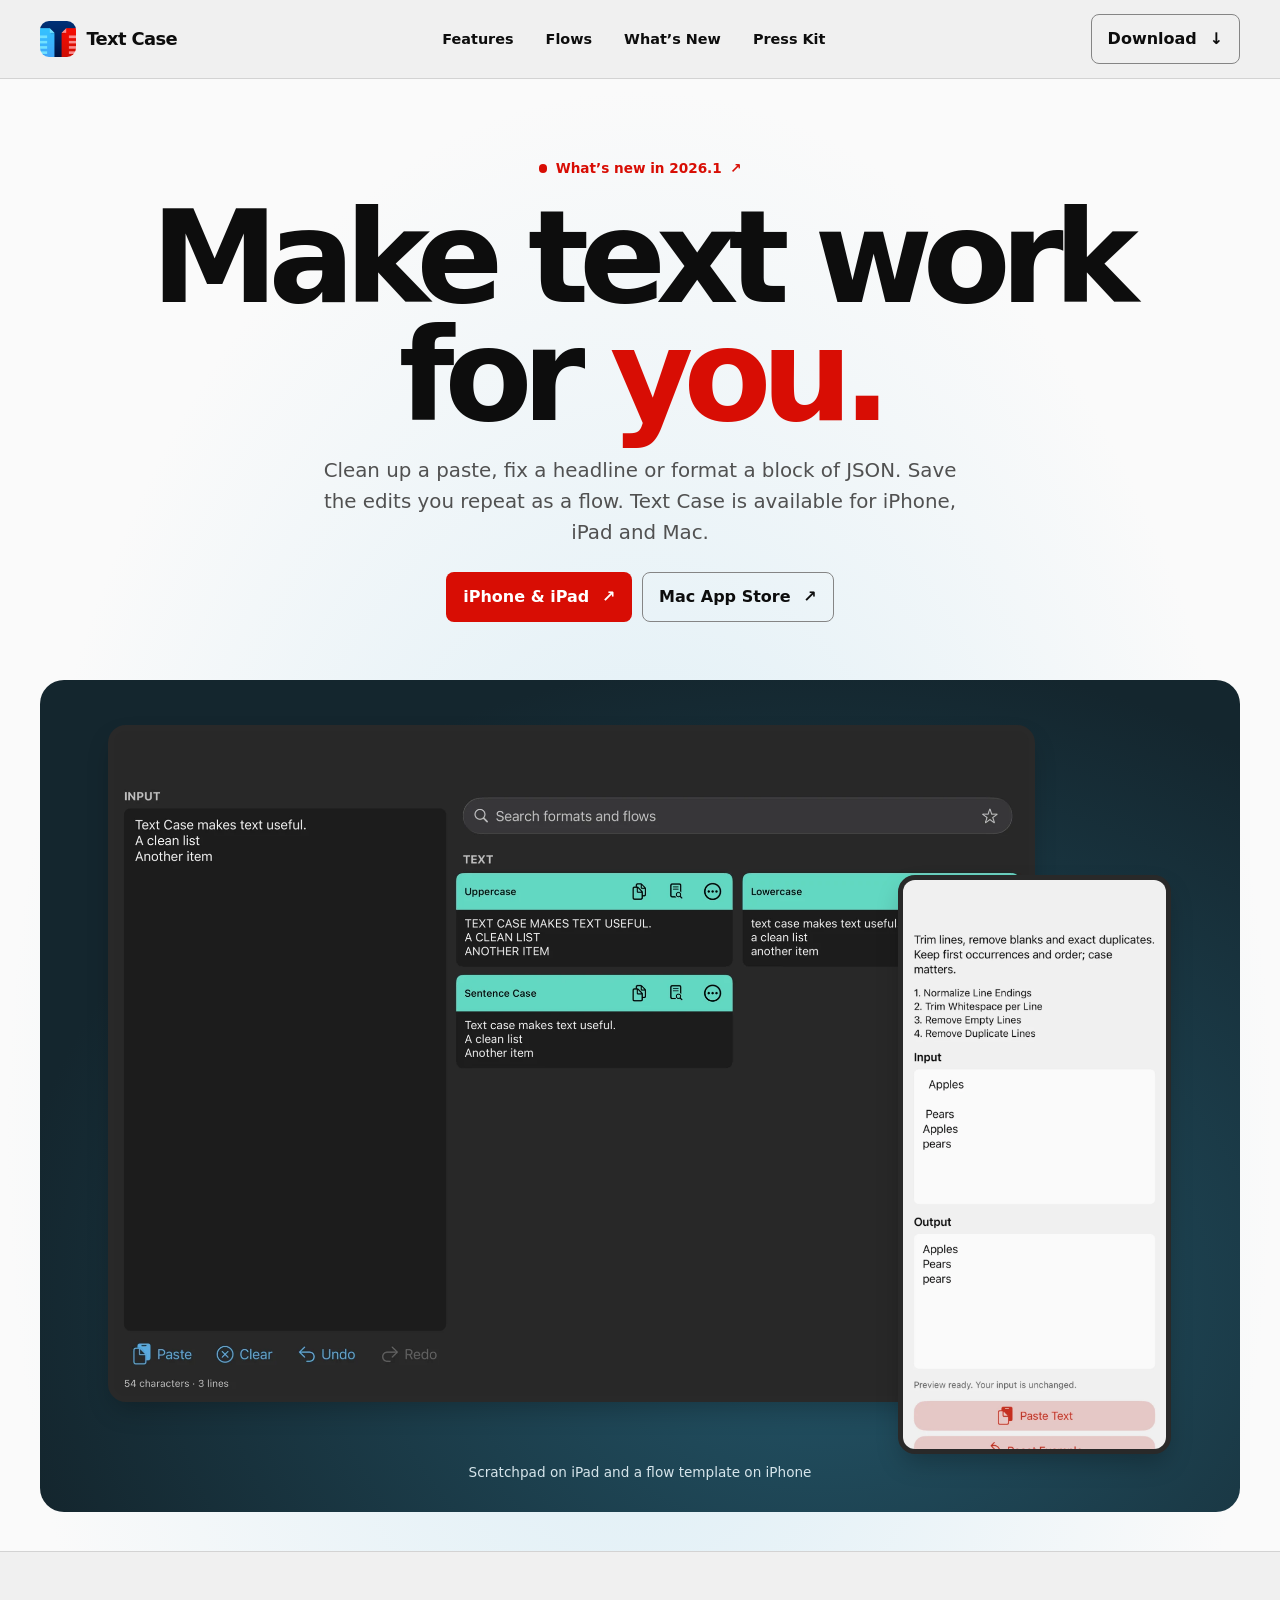
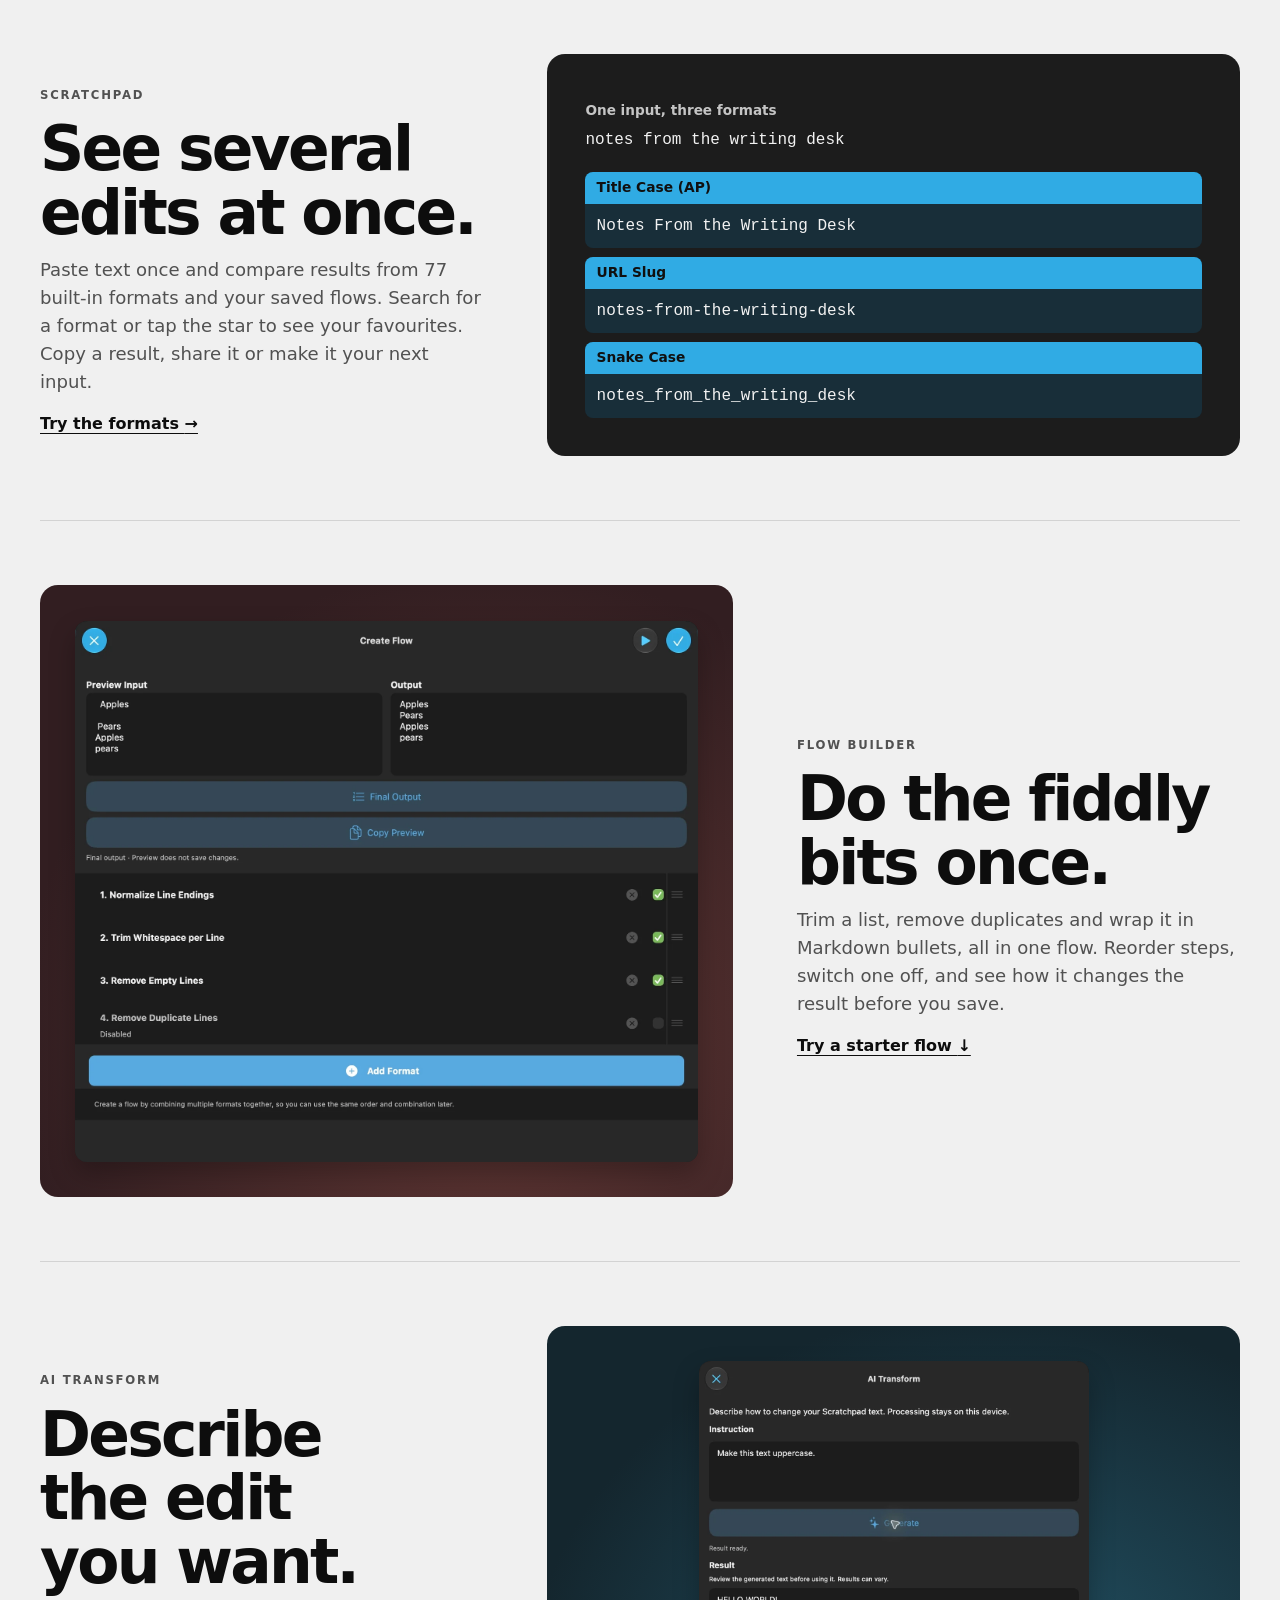
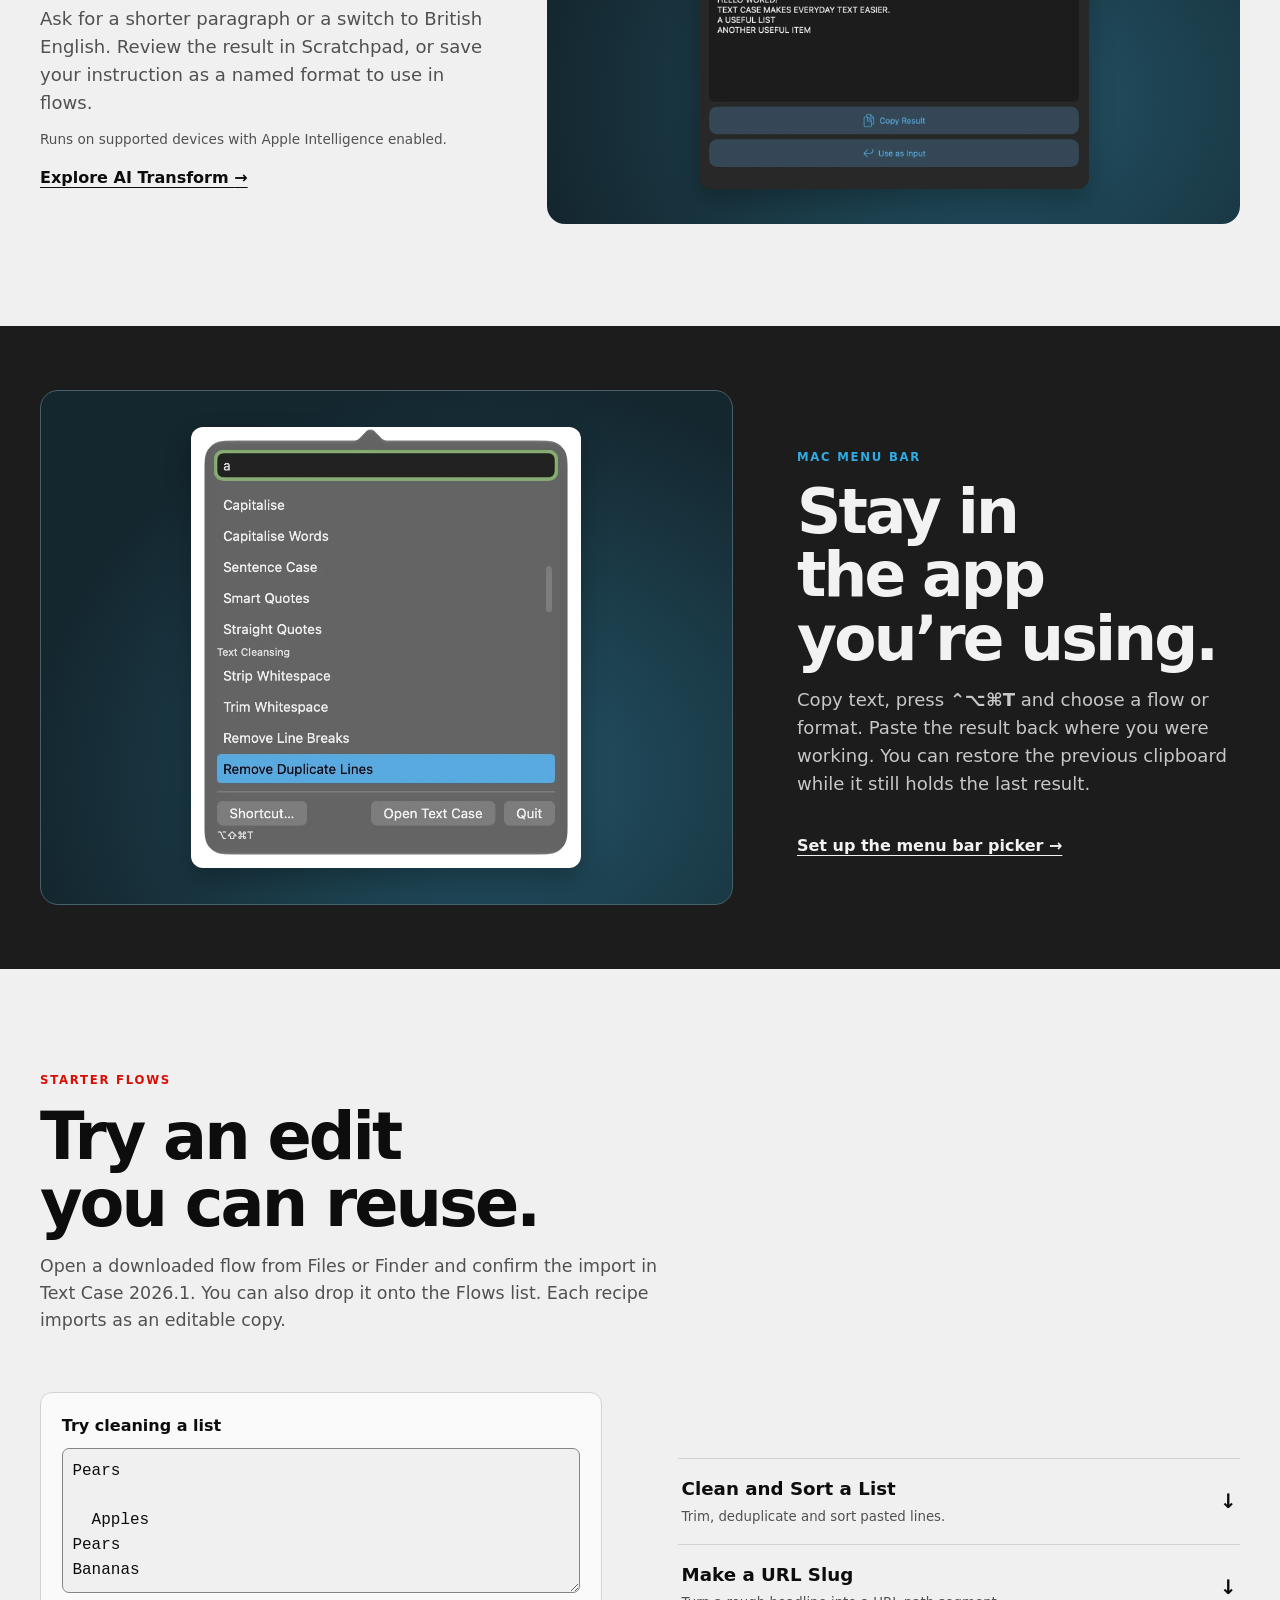
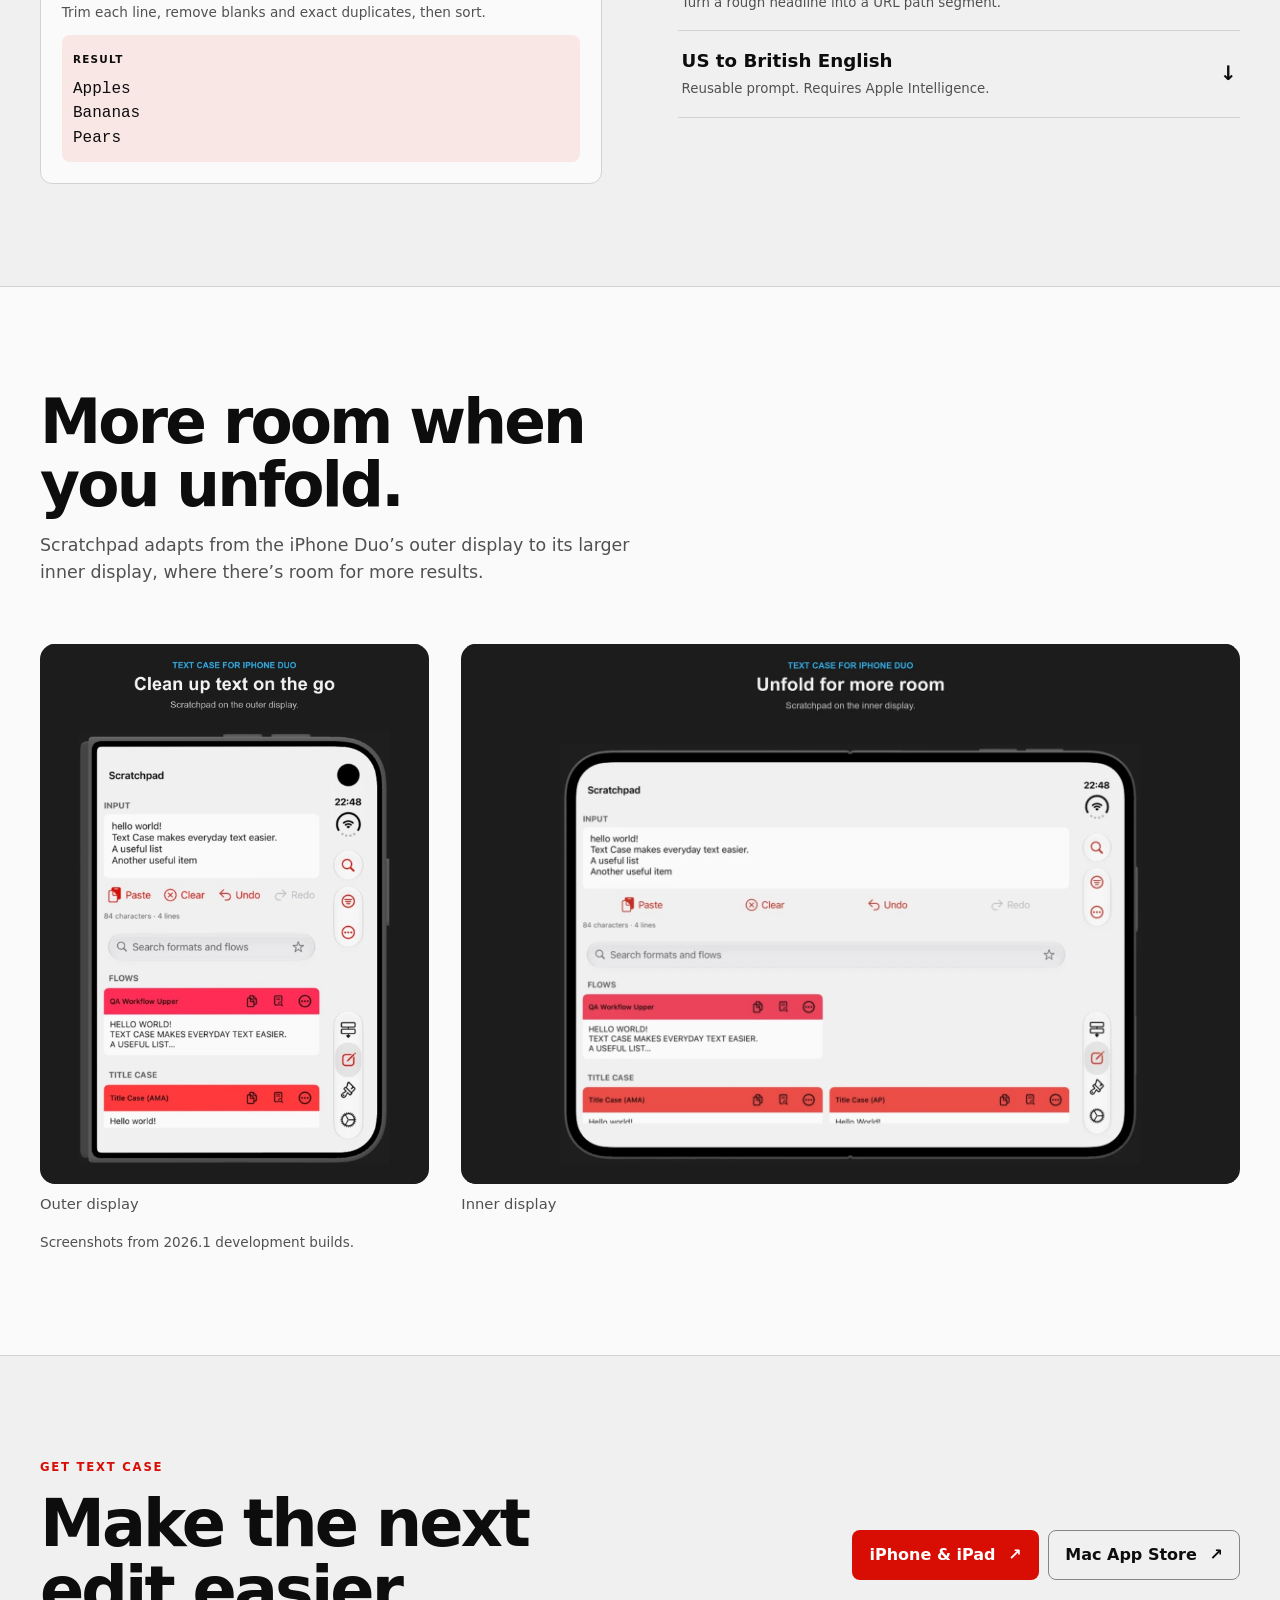
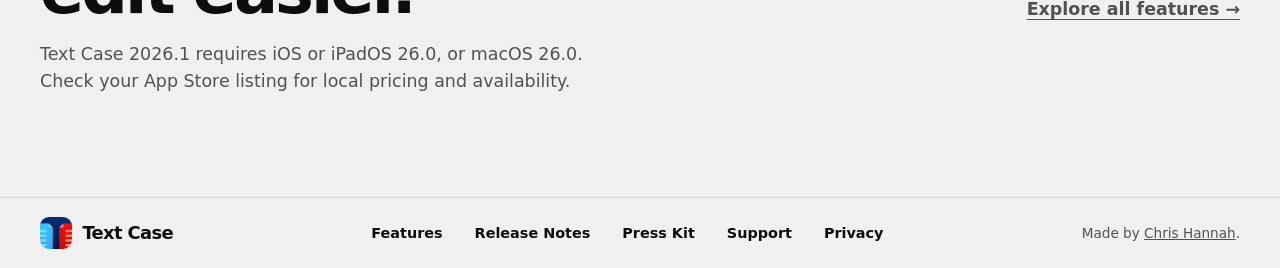
==== commit 19cd6927: "new site" ====
--- a/index.html
+++ b/index.html
@@ -1,619 +1,156 @@
-<!DOCTYPE html>
-<html lang="en" data-theme="light">
+<!doctype html>
+<html lang="en-GB">
 <head>
-    <meta charset="UTF-8">
-    <meta name="viewport" content="width=device-width, initial-scale=1.0">
-    <meta name="description" content="Text Case - Transform your text into 70+ formats. Available on iPhone, iPad, and Mac for just $2.99 each.">
-    <meta name="keywords" content="text case, text transformation, title case, camelCase, snake_case, iOS, macOS, Mac, iPad, iPhone">
-    <meta name="author" content="Christopher Hannah">
-    <meta name="color-scheme" content="light dark">
-
-    <!-- Open Graph / Social Media -->
-    <meta property="og:type" content="website">
-    <meta property="og:title" content="Text Case - Transform Your Text">
-    <meta property="og:description" content="70+ text transformations at your fingertips. Available on iPhone, iPad, and Mac for just $2.99 each.">
-    <meta property="og:image" content="images/og-image.png">
-
-    <!-- Twitter Card -->
-    <meta name="twitter:card" content="summary_large_image">
-    <meta name="twitter:title" content="Text Case - Transform Your Text">
-    <meta name="twitter:description" content="70+ text transformations at your fingertips. Available on iPhone, iPad, and Mac for just $2.99 each.">
-
-    <title>Text Case - Transform Your Text</title>
-
-    <!-- Favicon -->
-    <link rel="icon" type="image/png" href="images/favicon.png">
-    <link rel="apple-touch-icon" href="images/apple-touch-icon.png">
-
-    <!-- Fonts -->
-    <link rel="preconnect" href="https://fonts.googleapis.com">
-    <link rel="preconnect" href="https://fonts.gstatic.com" crossorigin>
-    <link href="https://fonts.googleapis.com/css2?family=Inter:wght@400;500;600;700;800;900&display=swap" rel="stylesheet">
-
-    <!-- Styles -->
-    <link rel="stylesheet" href="styles.css">
+<meta charset="utf-8">
+<meta name="viewport" content="width=device-width, initial-scale=1">
+<title>Text Case — Text formatting for iPhone, iPad and Mac</title>
+<meta name="description" content="Clean up pasted text, preview every edit and save the steps you repeat as a flow. Text Case for iPhone, iPad and Mac.">
+<link rel="canonical" href="https://textcase.app/">
+<meta property="og:type" content="website">
+<meta property="og:url" content="https://textcase.app/">
+<meta property="og:title" content="Text Case — Make text work for you">
+<meta property="og:description" content="Edit text, build reusable flows and run them right from the Mac menu bar.">
+<meta property="og:image" content="https://textcase.app/assets/social.jpg">
+<meta name="twitter:card" content="summary_large_image">
+<link rel="icon" href="assets/favicon.png">
+<link rel="apple-touch-icon" href="assets/apple-touch-icon.png">
+<link rel="stylesheet" href="styles.css">
+<script defer src="script.js"></script>
 </head>
 <body>
-    <!-- Navigation -->
-    <header class="header" id="header">
-        <nav class="nav container">
-            <a href="#" class="nav-logo">
-                <img src="images/app.png" alt="Text Case" class="logo-icon">
-                <span class="logo-text">Text Case</span>
-            </a>
+<a class="skip" href="#main">Skip to content</a>
+<header class="site-header">
+  <div class="wrap nav">
+    <a class="brand" href="./"><img src="assets/icon.png" alt="" width="36" height="36">Text Case</a>
+    <nav aria-label="Main navigation"><a href="features/">Features</a><a href="#flows">Flows</a><a href="release-notes/">What’s New</a><a href="press/">Press Kit</a></nav>
+    <a class="button nav-download" href="#download">Download <span aria-hidden="true">↓</span></a>
+  </div>
+</header>
+<main id="main" class="home-page">
+  <section class="showcase-hero home-hero">
+    <div class="wrap">
+      <div class="home-lead">
+        <a class="edition" href="release-notes/"><span></span> What’s new in 2026.1 <b aria-hidden="true">↗</b></a>
+        <h1>Make text work<br>for <em>you.</em></h1>
+        <p>Clean up a paste, fix a headline or format a block of JSON. Save the edits you repeat as a flow. Text Case is available for iPhone, iPad and Mac.</p>
+        <div class="download-row">
+          <a class="button primary" href="https://apps.apple.com/app/id1407730596">iPhone &amp; iPad <span aria-hidden="true">↗</span></a>
+          <a class="button secondary" href="https://apps.apple.com/app/id1492174677">Mac App Store <span aria-hidden="true">↗</span></a>
+        </div>
+      </div>
+      <figure class="home-device-frame visual-blue">
+        <div class="device-stage">
+          <div class="device-tablet crop-ipad"><img src="assets/ipad-scratchpad.webp" alt="Scratchpad on iPad, comparing text transformations side by side" width="1800" height="1309" fetchpriority="high"></div>
+          <div class="device-phone crop-iphone"><img src="assets/iphone-template.webp" alt="Clean a List template preview on iPhone" width="832" height="1800"></div>
+        </div>
+        <figcaption>Scratchpad on iPad and a flow template on iPhone</figcaption>
+      </figure>
+    </div>
+  </section>
 
-            <ul class="nav-menu" id="nav-menu">
-                <li><a href="#features" class="nav-link">Features</a></li>
-                <li><a href="#how-it-works" class="nav-link">How It Works</a></li>
-                <li><a href="#formats" class="nav-link">Formats</a></li>
-                <li><a href="#platforms" class="nav-link">Platforms</a></li>
-            </ul>
-
-            <div class="nav-actions">
-                <button class="theme-toggle" id="theme-toggle" aria-label="Toggle dark mode">
-                    <svg class="theme-icon sun" viewBox="0 0 24 24" fill="none" stroke="currentColor" stroke-width="2">
-                        <circle cx="12" cy="12" r="5"/>
-                        <path d="M12 1v2M12 21v2M4.22 4.22l1.42 1.42M18.36 18.36l1.42 1.42M1 12h2M21 12h2M4.22 19.78l1.42-1.42M18.36 5.64l1.42-1.42"/>
-                    </svg>
-                    <svg class="theme-icon moon" viewBox="0 0 24 24" fill="none" stroke="currentColor" stroke-width="2">
-                        <path d="M21 12.79A9 9 0 1 1 11.21 3 7 7 0 0 0 21 12.79z"/>
-                    </svg>
-                </button>
-                <a href="#download" class="nav-cta">Download</a>
-                <button class="nav-toggle" id="nav-toggle" aria-label="Toggle menu">
-                    <span></span>
-                    <span></span>
-                    <span></span>
-                </button>
-            </div>
-        </nav>
-    </header>
-
-    <!-- Mobile Menu -->
-    <div class="mobile-menu" id="mobile-menu">
-        <ul class="mobile-menu-list">
-            <li><a href="#features" class="mobile-link">Features</a></li>
-            <li><a href="#how-it-works" class="mobile-link">How It Works</a></li>
-            <li><a href="#formats" class="mobile-link">Formats</a></li>
-            <li><a href="#platforms" class="mobile-link">Platforms</a></li>
-            <li><a href="#download" class="mobile-link mobile-cta">Download Now</a></li>
-        </ul>
-    </div>
-
-    <!-- Hero Section -->
-    <section class="hero">
-        <div class="hero-bg">
-            <div class="hero-gradient"></div>
-            <div class="hero-pattern"></div>
-        </div>
-        <div class="container hero-container">
-            <div class="hero-content">
-                <div class="hero-badge">
-                    <span class="badge-dot"></span>
-                    Available on iOS & macOS
-                </div>
-                <h1 class="hero-title">
-                    Transform Your Text <span class="text-gradient">Instantly</span>
-                </h1>
-                <p class="hero-description">
-                    70+ powerful text transformations at your fingertips. From professional title case styles to programming formats, encoding, and more.
-                </p>
-                <div class="hero-buttons">
-                    <a href="https://apps.apple.com/us/app/text-case/id1407730596?uo=4" class="btn btn-primary" target="_blank" rel="noopener">
-                        <svg class="btn-icon" viewBox="0 0 24 24" fill="currentColor">
-                            <path d="M18.71 19.5c-.83 1.24-1.71 2.45-3.05 2.47-1.34.03-1.77-.79-3.29-.79-1.53 0-2 .77-3.27.82-1.31.05-2.3-1.32-3.14-2.53C4.25 17 2.94 12.45 4.7 9.39c.87-1.52 2.43-2.48 4.12-2.51 1.28-.02 2.5.87 3.29.87.78 0 2.26-1.07 3.81-.91.65.03 2.47.26 3.64 1.98-.09.06-2.17 1.28-2.15 3.81.03 3.02 2.65 4.03 2.68 4.04-.03.07-.42 1.44-1.38 2.83M13 3.5c.73-.83 1.94-1.46 2.94-1.5.13 1.17-.34 2.35-1.04 3.19-.69.85-1.83 1.51-2.95 1.42-.15-1.15.41-2.35 1.05-3.11z"/>
-                        </svg>
-                        Download for $2.99
-                    </a>
-                    <a href="#how-it-works" class="btn btn-outline">
-                        See How It Works
-                        <svg class="btn-icon-right" viewBox="0 0 24 24" fill="none" stroke="currentColor" stroke-width="2">
-                            <path d="M5 12h14M12 5l7 7-7 7"/>
-                        </svg>
-                    </a>
-                </div>
-                <div class="hero-stats">
-                    <div class="hero-stat">
-                        <span class="stat-value">70+</span>
-                        <span class="stat-label">Formats</span>
-                    </div>
-                    <div class="stat-divider"></div>
-                    <div class="hero-stat">
-                        <span class="stat-value">3</span>
-                        <span class="stat-label">Platforms</span>
-                    </div>
-                    <div class="stat-divider"></div>
-                    <div class="hero-stat">
-                        <span class="stat-value" data-no-animate>$2.99</span>
-                        <span class="stat-label">Each App</span>
-                    </div>
-                </div>
-            </div>
-            <div class="hero-visual">
-                <div class="phone-mockup">
-                    <div class="phone-frame">
-                        <div class="phone-notch"></div>
-                        <div class="phone-screen">
-                            <img src="images/main.png" alt="Text Case App Screenshot" class="screen-image">
-                        </div>
-                    </div>
-                    <div class="phone-shadow"></div>
-                </div>
-                <div class="floating-cards">
-                    <div class="floating-card card-1">
-                        <span class="card-icon">Aa</span>
-                        <span class="card-text">Title Case</span>
-                    </div>
-                    <div class="floating-card card-2">
-                        <span class="card-icon">{}</span>
-                        <span class="card-text">camelCase</span>
-                    </div>
-                    <div class="floating-card card-3">
-                        <span class="card-icon">#</span>
-                        <span class="card-text">SHA-256</span>
-                    </div>
-                </div>
-            </div>
-        </div>
-        <div class="hero-scroll">
-            <span>Scroll to explore</span>
-            <div class="scroll-indicator">
-                <div class="scroll-dot"></div>
-            </div>
-        </div>
+  <div id="features" class="wrap home-stories">
+    <section class="feature-story home-story">
+      <div>
+        <p class="eyebrow">SCRATCHPAD</p>
+        <h2>See several edits at once.</h2>
+        <p>Paste text once and compare results from 77 built-in formats and your saved flows. Search for a format or tap the star to see your favourites. Copy a result, share it or make it your next input.</p>
+        <a class="text-link" href="features/#formats">Try the formats <span aria-hidden="true">→</span></a>
+      </div>
+      <figure class="home-example-pair">
+        <figcaption>One input, three formats</figcaption>
+        <pre>notes from the writing desk</pre>
+        <dl>
+          <div><dt>Title Case (AP)</dt><dd>Notes From the Writing Desk</dd></div>
+          <div><dt>URL Slug</dt><dd>notes-from-the-writing-desk</dd></div>
+          <div><dt>Snake Case</dt><dd>notes_from_the_writing_desk</dd></div>
+        </dl>
+      </figure>
     </section>
 
-    <!-- Features Section -->
-    <section class="features" id="features">
-        <div class="container">
-            <div class="section-header">
-                <span class="section-tag">Features</span>
-                <h2 class="section-title">Everything You Need to<br><span class="text-gradient">Transform Text</span></h2>
-                <p class="section-description">Powerful features designed to make text transformation effortless across all your Apple devices.</p>
-            </div>
-
-            <div class="features-grid">
-                <div class="feature-card feature-large">
-                    <div class="feature-icon-wrapper">
-                        <div class="feature-icon">
-                            <svg viewBox="0 0 24 24" fill="none" stroke="currentColor" stroke-width="2">
-                                <path d="M12 2L2 7l10 5 10-5-10-5zM2 17l10 5 10-5M2 12l10 5 10-5"/>
-                            </svg>
-                        </div>
-                    </div>
-                    <h3>70+ Text Formats</h3>
-                    <p>From title case styles (AP, APA, Chicago, MLA) to programming formats (camelCase, snake_case), encoding (Base64, URL), hashing (MD5, SHA), and Unicode styles.</p>
-                    <div class="feature-preview">
-                        <div class="preview-item">
-                            <span class="preview-label">Input:</span>
-                            <span class="preview-text">hello world</span>
-                        </div>
-                        <div class="preview-arrow">
-                            <svg viewBox="0 0 24 24" fill="none" stroke="currentColor" stroke-width="2"><path d="M5 12h14M12 5l7 7-7 7"/></svg>
-                        </div>
-                        <div class="preview-item">
-                            <span class="preview-label">Output:</span>
-                            <span class="preview-text highlight">Hello World</span>
-                        </div>
-                    </div>
-                </div>
-
-                <div class="feature-card">
-                    <div class="feature-icon-wrapper">
-                        <div class="feature-icon">
-                            <svg viewBox="0 0 24 24" fill="none" stroke="currentColor" stroke-width="2">
-                                <circle cx="12" cy="12" r="10"/>
-                                <polyline points="12 6 12 12 16 14"/>
-                            </svg>
-                        </div>
-                    </div>
-                    <h3>Custom Flows</h3>
-                    <p>Chain multiple transformations together. Create pipelines like "Uppercase + URL Encode" with one click.</p>
-                </div>
-
-                <div class="feature-card">
-                    <div class="feature-icon-wrapper">
-                        <div class="feature-icon">
-                            <svg viewBox="0 0 24 24" fill="none" stroke="currentColor" stroke-width="2">
-                                <rect x="3" y="3" width="7" height="7"/>
-                                <rect x="14" y="3" width="7" height="7"/>
-                                <rect x="14" y="14" width="7" height="7"/>
-                                <rect x="3" y="14" width="7" height="7"/>
-                            </svg>
-                        </div>
-                    </div>
-                    <h3>Menu Bar App</h3>
-                    <p>Quick access from your Mac's menu bar. Transform clipboard text without opening the main app.</p>
-                </div>
-
-                <div class="feature-card">
-                    <div class="feature-icon-wrapper">
-                        <div class="feature-icon">
-                            <svg viewBox="0 0 24 24" fill="none" stroke="currentColor" stroke-width="2">
-                                <path d="M4 12v8a2 2 0 0 0 2 2h12a2 2 0 0 0 2-2v-8"/>
-                                <polyline points="16 6 12 2 8 6"/>
-                                <line x1="12" y1="2" x2="12" y2="15"/>
-                            </svg>
-                        </div>
-                    </div>
-                    <h3>Share Extension</h3>
-                    <p>Transform text from any app. Select, share, and get formatted text instantly.</p>
-                </div>
-
-                <div class="feature-card">
-                    <div class="feature-icon-wrapper">
-                        <div class="feature-icon">
-                            <svg viewBox="0 0 24 24" fill="none" stroke="currentColor" stroke-width="2">
-                                <path d="M14 2H6a2 2 0 0 0-2 2v16a2 2 0 0 0 2 2h12a2 2 0 0 0 2-2V8z"/>
-                                <polyline points="14 2 14 8 20 8"/>
-                                <line x1="16" y1="13" x2="8" y2="13"/>
-                                <line x1="16" y1="17" x2="8" y2="17"/>
-                            </svg>
-                        </div>
-                    </div>
-                    <h3>Custom Nouns</h3>
-                    <p>Add words to preserve their capitalization in title case transformations. Perfect for brand names and acronyms.</p>
-                </div>
-
-                <div class="feature-card">
-                    <div class="feature-icon-wrapper">
-                        <div class="feature-icon">
-                            <svg viewBox="0 0 24 24" fill="none" stroke="currentColor" stroke-width="2">
-                                <path d="M21 15v4a2 2 0 0 1-2 2H5a2 2 0 0 1-2-2v-4"/>
-                                <polyline points="17 8 12 3 7 8"/>
-                                <line x1="12" y1="3" x2="12" y2="15"/>
-                            </svg>
-                        </div>
-                    </div>
-                    <h3>iCloud Sync</h3>
-                    <p>Your flows, favorites, and settings sync automatically across all your devices.</p>
-                </div>
-
-                <div class="feature-card">
-                    <div class="feature-icon-wrapper">
-                        <div class="feature-icon">
-                            <svg viewBox="0 0 24 24" fill="none" stroke="currentColor" stroke-width="2">
-                                <circle cx="12" cy="12" r="3"/>
-                                <path d="M12 1v2M12 21v2M4.22 4.22l1.42 1.42M18.36 18.36l1.42 1.42M1 12h2M21 12h2M4.22 19.78l1.42-1.42M18.36 5.64l1.42-1.42"/>
-                            </svg>
-                        </div>
-                    </div>
-                    <h3>Shortcuts & Siri</h3>
-                    <p>Automate workflows with Shortcuts. Use Siri to transform text hands-free.</p>
-                </div>
-
-                <div class="feature-card">
-                    <div class="feature-icon-wrapper">
-                        <div class="feature-icon">
-                            <svg viewBox="0 0 24 24" fill="none" stroke="currentColor" stroke-width="2">
-                                <path d="M18 20V10M12 20V4M6 20v-6"/>
-                            </svg>
-                        </div>
-                    </div>
-                    <h3>Usage Statistics</h3>
-                    <p>Track your usage patterns. See which formats you use most and your transformation streaks.</p>
-                </div>
-            </div>
-        </div>
+    <section class="feature-story home-story reverse-story">
+      <div>
+        <p class="eyebrow">FLOW BUILDER</p>
+        <h2>Do the fiddly bits once.</h2>
+        <p>Trim a list, remove duplicates and wrap it in Markdown bullets, all in one flow. Reorder steps, switch one off, and see how it changes the result before you save.</p>
+        <a class="text-link" href="#flows">Try a starter flow <span aria-hidden="true">↓</span></a>
+      </div>
+      <figure class="story-visual visual-red">
+        <div class="story-screen flow-screen"><img src="assets/flow-hero.webp" alt="Flow builder on Mac with input and output previews, numbered steps and switches" width="1600" height="1593" loading="lazy"></div>
+      </figure>
     </section>
 
-    <!-- How It Works Section -->
-    <section class="how-it-works" id="how-it-works">
-        <div class="container">
-            <div class="section-header">
-                <span class="section-tag">How It Works</span>
-                <h2 class="section-title">Simple, Fast, <span class="text-gradient">Powerful</span></h2>
-                <p class="section-description">Transform any text in just three simple steps.</p>
-            </div>
+    <section class="feature-story home-story">
+      <div>
+        <p class="eyebrow">AI TRANSFORM</p>
+        <h2>Describe the edit you want.</h2>
+        <p>Ask for a shorter paragraph or a switch to British English. Review the result in Scratchpad, or save your instruction as a named format to use in flows.</p>
+        <p class="home-note">Runs on supported devices with Apple Intelligence enabled.</p>
+        <a class="text-link" href="features/#ai">Explore AI Transform <span aria-hidden="true">→</span></a>
+      </div>
+      <figure class="story-visual visual-blue">
+        <div class="story-screen crop-ai"><img src="assets/03-ai-transform.webp" alt="AI Transform with a written instruction and a result ready to review" width="1100" height="1206" loading="lazy"></div>
+      </figure>
+    </section>
+  </div>
 
-            <div class="steps-container">
-                <div class="step">
-                    <div class="step-number">01</div>
-                    <div class="step-content">
-                        <h3>Enter Your Text</h3>
-                        <p>Type or paste any text into the scratchpad. Your input appears at the top of the screen.</p>
-                    </div>
-                    <div class="step-visual">
-                        <div class="step-mockup">
-                            <div class="mockup-input">
-                                <span class="input-cursor"></span>
-                                <span>Type your text here...</span>
-                            </div>
-                        </div>
-                    </div>
-                </div>
+  <section class="home-mac dark-section">
+    <div class="wrap feature-story reverse-story home-story">
+      <div>
+        <p class="eyebrow">MAC MENU BAR</p>
+        <h2>Stay in the app you’re using.</h2>
+        <p>Copy text, press <kbd>⌃⌥⌘T</kbd> and choose a flow or format. Paste the result back where you were working. You can restore the previous clipboard while it still holds the last result.</p>
+        <a class="text-link" href="help/#mac">Set up the menu bar picker <span aria-hidden="true">→</span></a>
+      </div>
+      <figure class="story-visual visual-blue">
+        <div class="story-screen crop-menu"><img src="assets/01-menu-bar.webp" alt="The Mac menu bar picker highlighting Remove Duplicate Lines" loading="lazy" width="752" height="852"></div>
+      </figure>
+    </div>
+  </section>
 
-                <div class="step-connector">
-                    <svg viewBox="0 0 24 80" fill="none" stroke="currentColor" stroke-width="2" stroke-dasharray="4">
-                        <path d="M12 0v80"/>
-                    </svg>
-                </div>
+  <section id="flows" class="section wrap">
+    <div class="section-head"><p class="eyebrow">STARTER FLOWS</p><h2>Try an edit you can reuse.</h2><p>Open a downloaded flow from Files or Finder and confirm the import in Text Case 2026.1. You can also drop it onto the Flows list. Each recipe imports as an editable copy.</p></div>
+    <div class="flow-grid">
+      <div class="example">
+        <label for="sample">Try cleaning a list</label>
+        <textarea spellcheck="false" id="sample" rows="5" maxlength="10000">Pears
 
-                <div class="step reverse">
-                    <div class="step-number">02</div>
-                    <div class="step-content">
-                        <h3>Choose a Format</h3>
-                        <p>Browse 70+ formats organized by category. See live previews of each transformation.</p>
-                    </div>
-                    <div class="step-visual">
-                        <div class="step-mockup">
-                            <div class="format-list">
-                                <div class="format-item">Title Case</div>
-                                <div class="format-item active">camelCase</div>
-                                <div class="format-item">UPPERCASE</div>
-                            </div>
-                        </div>
-                    </div>
-                </div>
-
-                <div class="step-connector">
-                    <svg viewBox="0 0 24 80" fill="none" stroke="currentColor" stroke-width="2" stroke-dasharray="4">
-                        <path d="M12 0v80"/>
-                    </svg>
-                </div>
-
-                <div class="step">
-                    <div class="step-number">03</div>
-                    <div class="step-content">
-                        <h3>Copy & Use</h3>
-                        <p>Tap any format to copy the transformed text. Paste it anywhere you need.</p>
-                    </div>
-                    <div class="step-visual">
-                        <div class="step-mockup">
-                            <div class="copy-animation">
-                                <div class="copy-icon">
-                                    <svg viewBox="0 0 24 24" fill="none" stroke="currentColor" stroke-width="2">
-                                        <path d="M20 6L9 17l-5-5"/>
-                                    </svg>
-                                </div>
-                                <span>Copied!</span>
-                            </div>
-                        </div>
-                    </div>
-                </div>
-            </div>
-        </div>
-    </section>
-
-    <!-- Formats Showcase -->
-    <section class="formats" id="formats">
-        <div class="container">
-            <div class="section-header">
-                <span class="section-tag">70+ Formats</span>
-                <h2 class="section-title">Every Format You <span class="text-gradient">Could Need</span></h2>
-                <p class="section-description">Professional title case styles, programming conventions, encoding, and more.</p>
-            </div>
-
-            <div class="formats-tabs">
-                <button class="format-tab active" data-tab="title">Title Case</button>
-                <button class="format-tab" data-tab="programming">Programming</button>
-                <button class="format-tab" data-tab="encoding">Encoding</button>
-                <button class="format-tab" data-tab="unicode">Unicode</button>
-                <button class="format-tab" data-tab="more">More</button>
-            </div>
-
-            <div class="formats-content">
-                <div class="format-panel active" id="panel-title">
-                    <div class="format-grid">
-                        <div class="format-chip">AP Style</div>
-                        <div class="format-chip">APA Style</div>
-                        <div class="format-chip">Chicago Manual</div>
-                        <div class="format-chip">MLA Style</div>
-                        <div class="format-chip">Bluebook</div>
-                        <div class="format-chip">New York Times</div>
-                        <div class="format-chip">Wikipedia</div>
-                        <div class="format-chip">Guardian</div>
-                        <div class="format-chip">AMA Style</div>
-                    </div>
-                </div>
-                <div class="format-panel" id="panel-programming">
-                    <div class="format-grid">
-                        <div class="format-chip">camelCase</div>
-                        <div class="format-chip">PascalCase</div>
-                        <div class="format-chip">snake_case</div>
-                        <div class="format-chip">kebab-case</div>
-                        <div class="format-chip">SCREAMING_SNAKE</div>
-                        <div class="format-chip">dot.case</div>
-                        <div class="format-chip">path/case</div>
-                        <div class="format-chip">Train-Case</div>
-                    </div>
-                </div>
-                <div class="format-panel" id="panel-encoding">
-                    <div class="format-grid">
-                        <div class="format-chip">Base64 Encode</div>
-                        <div class="format-chip">Base64 Decode</div>
-                        <div class="format-chip">URL Encode</div>
-                        <div class="format-chip">URL Decode</div>
-                        <div class="format-chip">MD5</div>
-                        <div class="format-chip">SHA-1</div>
-                        <div class="format-chip">SHA-256</div>
-                        <div class="format-chip">SHA-512</div>
-                        <div class="format-chip">ROT13</div>
-                    </div>
-                </div>
-                <div class="format-panel" id="panel-unicode">
-                    <div class="format-grid">
-                        <div class="format-chip">Bold Serif</div>
-                        <div class="format-chip">Italic Serif</div>
-                        <div class="format-chip">Gothic</div>
-                        <div class="format-chip">Script</div>
-                        <div class="format-chip">Small Caps</div>
-                        <div class="format-chip">Strikethrough</div>
-                        <div class="format-chip">Circled</div>
-                        <div class="format-chip">Squared</div>
-                    </div>
-                </div>
-                <div class="format-panel" id="panel-more">
-                    <div class="format-grid">
-                        <div class="format-chip">UPPERCASE</div>
-                        <div class="format-chip">lowercase</div>
-                        <div class="format-chip">Sentence case</div>
-                        <div class="format-chip">Capitalized</div>
-                        <div class="format-chip">Reversed</div>
-                        <div class="format-chip">Word Count</div>
-                        <div class="format-chip">Sort Lines</div>
-                        <div class="format-chip">JSON Format</div>
-                        <div class="format-chip">Markdown</div>
-                        <div class="format-chip">Strip HTML</div>
-                    </div>
-                </div>
-            </div>
-        </div>
-    </section>
-
-    <!-- Platforms Section -->
-    <section class="platforms" id="platforms">
-        <div class="container">
-            <div class="section-header">
-                <span class="section-tag">Platforms</span>
-                <h2 class="section-title">All Platforms</span></h2>
-                <p class="section-description">Works beautifully on iPhone, iPad, and Mac.</p>
-            </div>
-
-            <div class="platforms-showcase">
-                <div class="platform-item">
-                    <div class="platform-device iphone-device">
-                        <div class="device-frame">
-                            <div class="device-screen">
-                                <img src="images/iphone.png" alt="Text Case on iPhone" class="screen-image">
-                            </div>
-                        </div>
-                    </div>
-                    <div class="platform-info">
-                        <h3>iPhone</h3>
-                        <ul class="platform-features">
-                            <li>Share Extension</li>
-                            <li>Siri Shortcuts</li>
-                            <li>Custom Flows</li>
-                            <li>iCloud Sync</li>
-                        </ul>
-                    </div>
-                </div>
-
-                <div class="platform-item">
-                    <div class="platform-device ipad-device">
-                        <div class="device-frame">
-                            <div class="device-screen">
-                                <img src="images/ipad.png" alt="Text Case on iPad" class="screen-image">
-                            </div>
-                        </div>
-                    </div>
-                    <div class="platform-info">
-                        <h3>iPad</h3>
-                        <ul class="platform-features">
-                            <li>Split View Support</li>
-                            <li>Stage Manager Ready</li>
-                            <li>Share Extension</li>
-                            <li>Siri Shortcuts</li>
-                        </ul>
-                    </div>
-                </div>
-
-                <div class="platform-item">
-                    <div class="platform-device mac-device">
-                        <div class="device-frame">
-                            <div class="device-screen">
-                                <img src="images/macos.png" alt="Text Case on Mac" class="screen-image">
-                            </div>
-                        </div>
-                    </div>
-                    <div class="platform-info">
-                        <h3>Mac</h3>
-                        <ul class="platform-features">
-                            <li>Menu Bar App</li>
-                            <li>Services Menu</li>
-                            <li>Custom Flows</li>
-                            <li>Native Performance</li>
-                        </ul>
-                    </div>
-                </div>
-            </div>
-        </div>
-    </section>
-
-    <!-- CTA Section -->
-    <section class="cta" id="download">
-        <div class="container">
-            <div class="cta-card">
-                <div class="cta-bg">
-                    <div class="cta-gradient"></div>
-                </div>
-                <div class="cta-content">
-                    <h2>Ready to Transform Your Text?</h2>
-                    <p>Download Text Case today. Just $2.99 per platform with all features included.</p>
-                    <div class="cta-buttons">
-                        <a href="https://apps.apple.com/us/app/text-case/id1407730596?uo=4" class="btn btn-white" target="_blank" rel="noopener">
-                            <svg class="btn-icon" viewBox="0 0 24 24" fill="currentColor">
-                                <path d="M18.71 19.5c-.83 1.24-1.71 2.45-3.05 2.47-1.34.03-1.77-.79-3.29-.79-1.53 0-2 .77-3.27.82-1.31.05-2.3-1.32-3.14-2.53C4.25 17 2.94 12.45 4.7 9.39c.87-1.52 2.43-2.48 4.12-2.51 1.28-.02 2.5.87 3.29.87.78 0 2.26-1.07 3.81-.91.65.03 2.47.26 3.64 1.98-.09.06-2.17 1.28-2.15 3.81.03 3.02 2.65 4.03 2.68 4.04-.03.07-.42 1.44-1.38 2.83M13 3.5c.73-.83 1.94-1.46 2.94-1.5.13 1.17-.34 2.35-1.04 3.19-.69.85-1.83 1.51-2.95 1.42-.15-1.15.41-2.35 1.05-3.11z"/>
-                            </svg>
-                            iPhone & iPad - $2.99
-                        </a>
-                        <a href="https://apps.apple.com/us/app/text-case/id1492174677?ls=1&mt=12" class="btn btn-white" target="_blank" rel="noopener">
-                            <svg class="btn-icon" viewBox="0 0 24 24" fill="currentColor">
-                                <path d="M18.71 19.5c-.83 1.24-1.71 2.45-3.05 2.47-1.34.03-1.77-.79-3.29-.79-1.53 0-2 .77-3.27.82-1.31.05-2.3-1.32-3.14-2.53C4.25 17 2.94 12.45 4.7 9.39c.87-1.52 2.43-2.48 4.12-2.51 1.28-.02 2.5.87 3.29.87.78 0 2.26-1.07 3.81-.91.65.03 2.47.26 3.64 1.98-.09.06-2.17 1.28-2.15 3.81.03 3.02 2.65 4.03 2.68 4.04-.03.07-.42 1.44-1.38 2.83M13 3.5c.73-.83 1.94-1.46 2.94-1.5.13 1.17-.34 2.35-1.04 3.19-.69.85-1.83 1.51-2.95 1.42-.15-1.15.41-2.35 1.05-3.11z"/>
-                            </svg>
-                            Mac - $2.99
-                        </a>
-                    </div>
-                    <p class="cta-note">One-time purchase. No subscriptions. All features included.</p>
-                </div>
-            </div>
-        </div>
-    </section>
-
-    <!-- Footer -->
-    <footer class="footer">
-        <div class="container">
-            <div class="footer-main">
-                <div class="footer-brand">
-                    <a href="#" class="footer-logo">
-                        <img src="images/app.png" alt="Text Case" class="logo-icon">
-                        <span class="logo-text">Text Case</span>
-                    </a>
-                    <p>Transform your text with 70+ formats on iPhone, iPad, and Mac.</p>
-                    <div class="footer-social">
-                        <a href="https://x.com/textcaseapp" aria-label="Text Case on X" target="_blank" rel="noopener">
-                            <svg viewBox="0 0 24 24" fill="currentColor"><path d="M18.244 2.25h3.308l-7.227 8.26 8.502 11.24H16.17l-5.214-6.817L4.99 21.75H1.68l7.73-8.835L1.254 2.25H8.08l4.713 6.231zm-1.161 17.52h1.833L7.084 4.126H5.117z"/></svg>
-                        </a>
-                        <a href="https://fosstodon.org/@chrishannah" aria-label="Chris Hannah on Mastodon" target="_blank" rel="noopener me">
-                            <svg viewBox="0 0 24 24" fill="currentColor"><path d="M23.268 5.313c-.35-2.578-2.617-4.61-5.304-5.004C17.51.242 15.792 0 11.813 0h-.03c-3.98 0-4.835.242-5.288.309C3.882.692 1.496 2.518.917 5.127.64 6.412.61 7.837.661 9.143c.074 1.874.088 3.745.26 5.611.118 1.24.325 2.47.62 3.68.55 2.237 2.777 4.098 4.96 4.857 2.336.792 4.849.923 7.256.38.265-.061.527-.132.786-.213.585-.184 1.27-.39 1.774-.753a.057.057 0 0 0 .023-.043v-1.809a.052.052 0 0 0-.02-.041.053.053 0 0 0-.046-.01 20.282 20.282 0 0 1-4.709.545c-2.73 0-3.463-1.284-3.674-1.818a5.593 5.593 0 0 1-.319-1.433.053.053 0 0 1 .066-.054c1.517.363 3.072.546 4.632.546.376 0 .75 0 1.125-.01 1.57-.044 3.224-.124 4.768-.422.038-.008.077-.015.11-.024 2.435-.464 4.753-1.92 4.989-5.604.008-.145.03-1.52.03-1.67.002-.512.167-3.63-.024-5.545zm-3.748 9.195h-2.561V8.29c0-1.309-.55-1.976-1.67-1.976-1.23 0-1.846.79-1.846 2.35v3.403h-2.546V8.663c0-1.56-.617-2.35-1.848-2.35-1.112 0-1.668.668-1.668 1.977v6.218H4.822V8.102c0-1.31.337-2.35 1.011-3.12.696-.77 1.608-1.164 2.74-1.164 1.311 0 2.302.5 2.962 1.498l.638 1.06.638-1.06c.66-.999 1.65-1.498 2.96-1.498 1.13 0 2.043.395 2.74 1.164.675.77 1.012 1.81 1.012 3.12z"/></svg>
-                        </a>
-                    </div>
-                </div>
-
-                <div class="footer-links">
-                    <div class="footer-column">
-                        <h4>Product</h4>
-                        <a href="#features">Features</a>
-                        <a href="#formats">Formats</a>
-                        <a href="#platforms">Platforms</a>
-                        <a href="#download">Download</a>
-                    </div>
-                    <div class="footer-column">
-                        <h4>Support</h4>
-                        <a href="https://chrishannah.me/text-case" target="_blank" rel="noopener">Help & Info</a>
-                        <a href="mailto:chris@chrishannah.me">Contact</a>
-                    </div>
-                    <div class="footer-column">
-                        <h4>Developer</h4>
-                        <a href="https://x.com/chrishannah" target="_blank" rel="noopener">@chrishannah</a>
-                        <a href="https://fosstodon.org/@chrishannah" target="_blank" rel="noopener me">Mastodon</a>
-                    </div>
-                </div>
-            </div>
-
-            <div class="footer-bottom">
-                <p>&copy; 2026 Christopher Hannah. All rights reserved.</p>
-            </div>
-        </div>
-    </footer>
-
-    <!-- Image Lightbox -->
-    <div class="lightbox" id="lightbox">
-        <button class="lightbox-close" aria-label="Close">&times;</button>
-        <img src="" alt="Full size image" id="lightbox-img">
+  Apples
+Pears
+Bananas</textarea>
+        <p class="example-caption">Trim each line, remove blanks and exact duplicates, then sort.</p>
+        <div class="output"><span>RESULT</span><pre id="result" aria-live="polite">Apples
+Bananas
+Pears</pre></div>
+        <noscript><p class="example-caption">Shown with the example above.</p></noscript>
+      </div>
+      <div class="flow-list">
+        <a href="downloads/clean-and-sort-a-list.textcaseflow" download><span><strong>Clean and Sort a List</strong><small>Trim, deduplicate and sort pasted lines.</small></span><b aria-hidden="true">↓</b></a>
+        <a href="downloads/make-a-url-slug.textcaseflow" download><span><strong>Make a URL Slug</strong><small>Turn a rough headline into a URL path segment.</small></span><b aria-hidden="true">↓</b></a>
+        <a href="downloads/us-to-british-english.textcaseflow" download><span><strong>US to British English</strong><small>Reusable prompt. Requires Apple Intelligence.</small></span><b aria-hidden="true">↓</b></a>
+      </div>
     </div>
-
-    <script src="script.js"></script>
+  </section>
+  <section class="home-devices">
+    <div class="wrap section">
+      <div class="section-head">
+        <h2>More room when you unfold.</h2>
+        <p>Scratchpad adapts from the iPhone Duo’s outer display to its larger inner display, where there’s room for more results.</p>
+      </div>
+      <div class="duo-views">
+        <figure><a href="assets/duo-outer.webp"><img src="assets/duo-outer.webp" alt="Scratchpad on the iPhone Duo outer display" width="1100" height="1600" loading="lazy"></a><figcaption>Outer display</figcaption></figure>
+        <figure><a href="assets/duo-inner.webp"><img src="assets/duo-inner.webp" alt="Scratchpad on the unfolded iPhone Duo inner display" width="1600" height="1126" loading="lazy"></a><figcaption>Inner display</figcaption></figure>
+      </div>
+      <p class="home-note">Screenshots from 2026.1 development builds.</p>
+    </div>
+  </section>
+  <section id="download" class="section wrap download-section">
+    <div><p class="eyebrow">GET TEXT CASE</p><h2>Make the next edit easier.</h2><p>Text Case 2026.1 requires iOS or iPadOS 26.0, or macOS 26.0. Check your App Store listing for local pricing and availability.</p></div>
+    <div>
+      <div class="download-row"><a class="button primary" href="https://apps.apple.com/app/id1407730596">iPhone &amp; iPad <span aria-hidden="true">↗</span></a><a class="button secondary" href="https://apps.apple.com/app/id1492174677">Mac App Store <span aria-hidden="true">↗</span></a></div>
+      <p><a class="text-link" href="features/">Explore all features <span aria-hidden="true">→</span></a></p>
+    </div>
+  </section>
+</main>
+<footer class="site-footer"><div class="wrap footer-grid"><a class="brand" href="./"><img src="assets/icon.png" alt="" width="32" height="32">Text Case</a><nav aria-label="Footer"><a href="features/">Features</a><a href="release-notes/">Release Notes</a><a href="press/">Press Kit</a><a href="help/">Support</a><a href="https://chrishannah.me/apps/text-case/privacy-policy">Privacy</a></nav><p>Made by <a href="https://chrishannah.me/">Chris Hannah</a>.</p></div></footer>
 </body>
 </html>
--- a/styles.css
+++ b/styles.css
@@ -1,1676 +1,210 @@
-/* ===== CSS Variables - Light Mode (Default) ===== */
-:root {
-    /* App Colors - Light Mode */
-    --color-primary: #D80D04;
-    --color-primary-rgb: 216, 13, 4;
-    --color-primary-light: #FF4136;
-    --color-primary-dark: #B00A03;
-
-    /* Backgrounds */
-    --color-bg: #FFFFFF;
-    --color-bg-secondary: #F5F5F7;
-    --color-bg-tertiary: #EBEBED;
-    --color-surface: #FFFFFF;
-    --color-surface-elevated: #FFFFFF;
-
-    /* Text */
-    --color-text: #1D1D1F;
-    --color-text-secondary: #6E6E73;
-    --color-text-tertiary: #8E8E93;
-    --color-text-inverse: #FFFFFF;
-
-    /* Borders */
-    --color-border: #D2D2D7;
-    --color-border-light: #E8E8ED;
-
-    /* Shadows */
-    --shadow-sm: 0 1px 3px rgba(0, 0, 0, 0.08);
-    --shadow-md: 0 4px 12px rgba(0, 0, 0, 0.1);
-    --shadow-lg: 0 12px 40px rgba(0, 0, 0, 0.12);
-    --shadow-xl: 0 24px 60px rgba(0, 0, 0, 0.15);
-    --shadow-glow: 0 0 40px rgba(var(--color-primary-rgb), 0.3);
-
-    /* Typography */
-    --font-family: 'Inter', -apple-system, BlinkMacSystemFont, 'Segoe UI', Roboto, sans-serif;
-
-    /* Spacing & Sizing */
-    --radius-sm: 8px;
-    --radius-md: 12px;
-    --radius-lg: 20px;
-    --radius-xl: 28px;
-    --radius-full: 9999px;
-
-    /* Transitions */
-    --transition-fast: 0.15s ease;
-    --transition: 0.25s ease;
-    --transition-slow: 0.4s ease;
-
-    /* Header */
-    --header-bg: rgba(255, 255, 255, 0.8);
-    --header-border: rgba(0, 0, 0, 0.08);
-}
-
-/* ===== Dark Mode ===== */
-[data-theme="dark"] {
-    /* App Colors - Dark Mode */
-    --color-primary: #30ABE4;
-    --color-primary-rgb: 48, 171, 228;
-    --color-primary-light: #5BC0EB;
-    --color-primary-dark: #1E8BBF;
-
-    /* Backgrounds */
-    --color-bg: #1C1C1E;
-    --color-bg-secondary: #2C2C2E;
-    --color-bg-tertiary: #3A3A3C;
-    --color-surface: #2C2C2E;
-    --color-surface-elevated: #3A3A3C;
-
-    /* Text */
-    --color-text: #F5F5F7;
-    --color-text-secondary: #A1A1A6;
-    --color-text-tertiary: #8E8E93;
-    --color-text-inverse: #1D1D1F;
-
-    /* Borders */
-    --color-border: #48484A;
-    --color-border-light: #3A3A3C;
-
-    /* Shadows */
-    --shadow-sm: 0 1px 3px rgba(0, 0, 0, 0.3);
-    --shadow-md: 0 4px 12px rgba(0, 0, 0, 0.4);
-    --shadow-lg: 0 12px 40px rgba(0, 0, 0, 0.5);
-    --shadow-xl: 0 24px 60px rgba(0, 0, 0, 0.6);
-
-    /* Header */
-    --header-bg: rgba(28, 28, 30, 0.85);
-    --header-border: rgba(255, 255, 255, 0.1);
-}
-
-/* ===== Reset & Base ===== */
-*, *::before, *::after {
-    box-sizing: border-box;
-    margin: 0;
-    padding: 0;
-}
-
-html {
-    scroll-behavior: smooth;
-    -webkit-font-smoothing: antialiased;
-    -moz-osx-font-smoothing: grayscale;
-}
-
-body {
-    font-family: var(--font-family);
-    font-size: 16px;
-    line-height: 1.6;
-    color: var(--color-text);
-    background: var(--color-bg);
-    overflow-x: hidden;
-    transition: background-color var(--transition), color var(--transition);
-}
-
-img {
-    max-width: 100%;
-    height: auto;
-    display: block;
-}
-
-a {
-    text-decoration: none;
-    color: inherit;
-    transition: color var(--transition-fast);
-}
-
-ul {
-    list-style: none;
-}
-
-button {
-    font-family: inherit;
-    cursor: pointer;
-}
-
-/* ===== Container ===== */
-.container {
-    width: 100%;
-    max-width: 1200px;
-    margin: 0 auto;
-    padding: 0 24px;
-}
-
-/* ===== Header & Navigation ===== */
-.header {
-    position: fixed;
-    top: 0;
-    left: 0;
-    right: 0;
-    z-index: 1000;
-    background: var(--header-bg);
-    backdrop-filter: blur(20px);
-    -webkit-backdrop-filter: blur(20px);
-    border-bottom: 1px solid var(--header-border);
-    transition: all var(--transition);
-}
-
-.nav {
-    display: flex;
-    align-items: center;
-    justify-content: space-between;
-    height: 72px;
-}
-
-.nav-logo {
-    display: flex;
-    align-items: center;
-    gap: 12px;
-    font-weight: 700;
-    font-size: 18px;
-    color: var(--color-text);
-}
-
-.logo-icon {
-    width: 40px;
-    height: 40px;
-    border-radius: var(--radius-md);
-    object-fit: contain;
-    transition: transform var(--transition-fast);
-}
-
-.nav-logo:hover .logo-icon {
-    transform: scale(1.05);
-}
-
-.nav-menu {
-    display: flex;
-    align-items: center;
-    gap: 8px;
-}
-
-.nav-link {
-    padding: 10px 16px;
-    font-size: 15px;
-    font-weight: 500;
-    color: var(--color-text-secondary);
-    border-radius: var(--radius-full);
-    transition: all var(--transition-fast);
-}
-
-.nav-link:hover {
-    color: var(--color-text);
-    background: var(--color-bg-secondary);
-}
-
-.nav-actions {
-    display: flex;
-    align-items: center;
-    gap: 12px;
-}
-
-.theme-toggle {
-    display: flex;
-    align-items: center;
-    justify-content: center;
-    width: 44px;
-    height: 44px;
-    background: var(--color-bg-secondary);
-    border: none;
-    border-radius: var(--radius-full);
-    color: var(--color-text);
-    transition: all var(--transition-fast);
-}
-
-.theme-toggle:hover {
-    background: var(--color-bg-tertiary);
-}
-
-.theme-icon {
-    width: 20px;
-    height: 20px;
-    transition: all var(--transition);
-}
-
-.theme-icon.moon {
-    display: none;
-}
-
-[data-theme="dark"] .theme-icon.sun {
-    display: none;
-}
-
-[data-theme="dark"] .theme-icon.moon {
-    display: block;
-}
-
-.nav-cta {
-    padding: 12px 24px;
-    background: var(--color-primary);
-    color: white;
-    font-size: 15px;
-    font-weight: 600;
-    border-radius: var(--radius-full);
-    transition: all var(--transition-fast);
-}
-
-.nav-cta:hover {
-    transform: translateY(-2px);
-    box-shadow: var(--shadow-md);
-}
-
-.nav-toggle {
-    display: none;
-    flex-direction: column;
-    gap: 5px;
-    background: none;
-    border: none;
-    padding: 8px;
-}
-
-.nav-toggle span {
-    display: block;
-    width: 24px;
-    height: 2px;
-    background: var(--color-text);
-    border-radius: 2px;
-    transition: all var(--transition-fast);
-}
-
-/* Mobile Menu */
-.mobile-menu {
-    display: none;
-    position: fixed;
-    top: 72px;
-    left: 0;
-    right: 0;
-    bottom: 0;
-    background: var(--color-bg);
-    padding: 24px;
-    z-index: 999;
-    overflow-y: auto;
-}
-
-.mobile-menu.active {
-    display: block;
-}
-
-.mobile-menu-list {
-    display: flex;
-    flex-direction: column;
-    gap: 8px;
-}
-
-.mobile-link {
-    display: block;
-    padding: 16px 20px;
-    font-size: 18px;
-    font-weight: 500;
-    color: var(--color-text);
-    background: var(--color-bg-secondary);
-    border-radius: var(--radius-md);
-    transition: all var(--transition-fast);
-}
-
-.mobile-link:hover {
-    background: var(--color-bg-tertiary);
-}
-
-.mobile-cta {
-    background: var(--color-primary);
-    color: white !important;
-    text-align: center;
-    margin-top: 16px;
-}
-
-/* ===== Buttons ===== */
-.btn {
-    display: inline-flex;
-    align-items: center;
-    justify-content: center;
-    gap: 10px;
-    padding: 16px 32px;
-    font-size: 16px;
-    font-weight: 600;
-    border-radius: var(--radius-full);
-    border: none;
-    cursor: pointer;
-    transition: all var(--transition);
-}
-
-.btn-primary {
-    background: var(--color-primary);
-    color: white;
-}
-
-.btn-primary:hover {
-    transform: translateY(-2px);
-    box-shadow: var(--shadow-lg), var(--shadow-glow);
-}
-
-.btn-outline {
-    background: transparent;
-    color: var(--color-text);
-    border: 2px solid var(--color-border);
-}
-
-.btn-outline:hover {
-    border-color: var(--color-primary);
-    color: var(--color-primary);
-}
-
-.btn-white {
-    background: white;
-    color: var(--color-primary);
-}
-
-.btn-white:hover {
-    transform: translateY(-2px);
-    box-shadow: var(--shadow-lg);
-}
-
-.btn-icon {
-    width: 20px;
-    height: 20px;
-}
-
-.btn-icon-right {
-    width: 18px;
-    height: 18px;
-}
-
-/* ===== Text Gradient ===== */
-.text-gradient {
-    background: linear-gradient(135deg, var(--color-primary) 0%, var(--color-primary-light) 100%);
-    -webkit-background-clip: text;
-    -webkit-text-fill-color: transparent;
-    background-clip: text;
-}
-
-/* ===== Hero Section ===== */
-.hero {
-    position: relative;
-    min-height: 100vh;
-    padding: 120px 0 80px;
-    overflow: hidden;
-}
-
-.hero-bg {
-    position: absolute;
-    inset: 0;
-    z-index: 0;
-    overflow: hidden;
-}
-
-.hero-gradient {
-    position: absolute;
-    top: -50%;
-    right: -20%;
-    width: 80%;
-    height: 100%;
-    background: radial-gradient(ellipse, rgba(var(--color-primary-rgb), 0.15) 0%, transparent 70%);
-    filter: blur(60px);
-}
-
-.hero-pattern {
-    position: absolute;
-    inset: 0;
-    background-image: radial-gradient(var(--color-border) 1px, transparent 1px);
-    background-size: 32px 32px;
-    opacity: 0.5;
-}
-
-.hero-container {
-    position: relative;
-    z-index: 1;
-    display: grid;
-    grid-template-columns: 1fr 1fr;
-    gap: 80px;
-    align-items: center;
-    min-height: calc(100vh - 200px);
-}
-
-.hero-content {
-    max-width: 560px;
-}
-
-.hero-badge {
-    display: inline-flex;
-    align-items: center;
-    gap: 8px;
-    padding: 8px 16px;
-    background: var(--color-bg-secondary);
-    border-radius: var(--radius-full);
-    font-size: 14px;
-    font-weight: 500;
-    color: var(--color-text-secondary);
-    margin-bottom: 24px;
-    border: 1px solid var(--color-border-light);
-}
-
-.badge-dot {
-    width: 8px;
-    height: 8px;
-    background: var(--color-primary);
-    border-radius: 50%;
-    animation: pulse 2s ease-in-out infinite;
-}
-
-@keyframes pulse {
-    0%, 100% { opacity: 1; transform: scale(1); }
-    50% { opacity: 0.5; transform: scale(1.2); }
-}
-
-.hero-title {
-    font-size: clamp(40px, 5vw, 64px);
-    font-weight: 800;
-    line-height: 1.1;
-    letter-spacing: -0.03em;
-    margin-bottom: 24px;
-}
-
-.hero-description {
-    font-size: 18px;
-    line-height: 1.7;
-    color: var(--color-text-secondary);
-    margin-bottom: 40px;
-}
-
-.hero-buttons {
-    display: flex;
-    gap: 16px;
-    flex-wrap: wrap;
-    margin-bottom: 48px;
-}
-
-.hero-stats {
-    display: flex;
-    align-items: center;
-    gap: 32px;
-}
-
-.hero-stat {
-    display: flex;
-    flex-direction: column;
-}
-
-.stat-value {
-    font-size: 32px;
-    font-weight: 800;
-    color: var(--color-text);
-    line-height: 1;
-}
-
-.stat-label {
-    font-size: 14px;
-    color: var(--color-text-secondary);
-    margin-top: 4px;
-}
-
-.stat-divider {
-    width: 1px;
-    height: 40px;
-    background: var(--color-border);
-}
-
-/* Hero Visual */
-.hero-visual {
-    position: relative;
-    display: flex;
-    justify-content: center;
-    align-items: center;
-}
-
-.phone-mockup {
-    position: relative;
-    z-index: 2;
-}
-
-.phone-frame {
-    position: relative;
-    width: 280px;
-    background: var(--color-text);
-    border-radius: 44px;
-    padding: 12px;
-    box-shadow: var(--shadow-xl);
-}
-
-[data-theme="dark"] .phone-frame {
-    background: #000;
-    box-shadow: 0 24px 60px rgba(0, 0, 0, 0.8), inset 0 0 0 1px rgba(255,255,255,0.1);
-}
-
-.phone-notch {
-    display: none;
-}
-
-[data-theme="dark"] .phone-notch {
-    background: #000;
-}
-
-.phone-screen {
-    background: var(--color-bg-secondary);
-    border-radius: 34px;
-    overflow: hidden;
-    aspect-ratio: 9/19.5;
-}
-
-.screen-placeholder {
-    width: 100%;
-    height: 100%;
-    display: flex;
-    align-items: center;
-    justify-content: center;
-    font-size: 16px;
-    color: var(--color-text-secondary);
-    background: linear-gradient(180deg, var(--color-bg-secondary) 0%, var(--color-bg-tertiary) 100%);
-}
-
-.screen-placeholder.small {
-    font-size: 14px;
-}
-
-.phone-shadow {
-    position: absolute;
-    bottom: -40px;
-    left: 50%;
-    transform: translateX(-50%);
-    width: 200px;
-    height: 20px;
-    background: radial-gradient(ellipse, rgba(0,0,0,0.2) 0%, transparent 70%);
-}
-
-/* Floating Cards */
-.floating-cards {
-    position: absolute;
-    inset: 0;
-    pointer-events: none;
-}
-
-.floating-card {
-    position: absolute;
-    display: flex;
-    align-items: center;
-    gap: 10px;
-    padding: 12px 18px;
-    background: var(--color-surface);
-    border-radius: var(--radius-lg);
-    box-shadow: var(--shadow-lg);
-    border: 1px solid var(--color-border-light);
-    font-size: 14px;
-    font-weight: 600;
-    animation: float 6s ease-in-out infinite;
-}
-
-.card-icon {
-    display: flex;
-    align-items: center;
-    justify-content: center;
-    width: 32px;
-    height: 32px;
-    background: var(--color-primary);
-    color: white;
-    border-radius: var(--radius-sm);
-    font-size: 12px;
-    font-weight: 700;
-}
-
-.card-1 {
-    top: 10%;
-    left: -20px;
-    animation-delay: 0s;
-}
-
-.card-2 {
-    top: 45%;
-    right: -30px;
-    animation-delay: 2s;
-}
-
-.card-3 {
-    bottom: 15%;
-    left: -10px;
-    animation-delay: 4s;
-}
-
-@keyframes float {
-    0%, 100% { transform: translateY(0); }
-    50% { transform: translateY(-10px); }
-}
-
-/* Hero Scroll Indicator */
-.hero-scroll {
-    position: absolute;
-    bottom: 40px;
-    left: 50%;
-    transform: translateX(-50%);
-    display: flex;
-    flex-direction: column;
-    align-items: center;
-    gap: 12px;
-    color: var(--color-text-secondary);
-    font-size: 13px;
-}
-
-.scroll-indicator {
-    width: 24px;
-    height: 40px;
-    border: 2px solid var(--color-border);
-    border-radius: 12px;
-    display: flex;
-    justify-content: center;
-    padding-top: 8px;
-}
-
-.scroll-dot {
-    width: 4px;
-    height: 8px;
-    background: var(--color-primary);
-    border-radius: 2px;
-    animation: scrollDown 2s ease-in-out infinite;
-}
-
-@keyframes scrollDown {
-    0%, 100% { transform: translateY(0); opacity: 1; }
-    50% { transform: translateY(12px); opacity: 0.3; }
-}
-
-/* ===== Trust Section ===== */
-.trust-section {
-    padding: 60px 0;
-    background: var(--color-bg-secondary);
-    border-top: 1px solid var(--color-border-light);
-    border-bottom: 1px solid var(--color-border-light);
-}
-
-.trust-text {
-    text-align: center;
-    font-size: 14px;
-    color: var(--color-text-tertiary);
-    margin-bottom: 24px;
-    text-transform: uppercase;
-    letter-spacing: 0.1em;
-}
-
-.trust-badges {
-    display: flex;
-    justify-content: center;
-    gap: 48px;
-    flex-wrap: wrap;
-}
-
-.trust-badge {
-    display: flex;
-    align-items: center;
-    gap: 10px;
-    color: var(--color-text-secondary);
-    font-size: 15px;
-    font-weight: 500;
-}
-
-.trust-badge svg {
-    width: 24px;
-    height: 24px;
-    color: var(--color-primary);
-}
-
-/* ===== Section Styles ===== */
-.section-header {
-    text-align: center;
-    margin-bottom: 64px;
-}
-
-.section-tag {
-    display: inline-block;
-    padding: 8px 16px;
-    background: rgba(var(--color-primary-rgb), 0.1);
-    color: var(--color-primary);
-    border-radius: var(--radius-full);
-    font-size: 13px;
-    font-weight: 600;
-    text-transform: uppercase;
-    letter-spacing: 0.05em;
-    margin-bottom: 16px;
-}
-
-.section-title {
-    font-size: clamp(32px, 4vw, 48px);
-    font-weight: 800;
-    line-height: 1.2;
-    letter-spacing: -0.02em;
-    margin-bottom: 16px;
-}
-
-.section-description {
-    font-size: 18px;
-    color: var(--color-text-secondary);
-    max-width: 560px;
-    margin: 0 auto;
-}
-
-/* ===== Features Section ===== */
-.features {
-    padding: 120px 0;
-}
-
-.features-grid {
-    display: grid;
-    grid-template-columns: repeat(3, 1fr);
-    gap: 24px;
-}
-
-.feature-card {
-    background: var(--color-surface);
-    border: 1px solid var(--color-border-light);
-    border-radius: var(--radius-xl);
-    padding: 32px;
-    transition: all var(--transition);
-}
-
-.feature-card:hover {
-    transform: translateY(-4px);
-    box-shadow: var(--shadow-lg);
-    border-color: var(--color-primary);
-}
-
-.feature-large {
-    grid-column: span 2;
-    grid-row: span 2;
-    padding: 48px;
-}
-
-.feature-icon-wrapper {
-    margin-bottom: 20px;
-}
-
-.feature-icon {
-    display: flex;
-    align-items: center;
-    justify-content: center;
-    width: 56px;
-    height: 56px;
-    background: rgba(var(--color-primary-rgb), 0.1);
-    border-radius: var(--radius-lg);
-    transition: all var(--transition);
-}
-
-.feature-card:hover .feature-icon {
-    background: var(--color-primary);
-}
-
-.feature-icon svg {
-    width: 28px;
-    height: 28px;
-    color: var(--color-primary);
-    transition: color var(--transition);
-}
-
-.feature-card:hover .feature-icon svg {
-    color: white;
-}
-
-.feature-card h3 {
-    font-size: 20px;
-    font-weight: 700;
-    margin-bottom: 12px;
-}
-
-.feature-large h3 {
-    font-size: 28px;
-}
-
-.feature-card p {
-    font-size: 15px;
-    color: var(--color-text-secondary);
-    line-height: 1.6;
-}
-
-.feature-large p {
-    font-size: 17px;
-}
-
-/* Feature Preview */
-.feature-preview {
-    display: flex;
-    align-items: center;
-    gap: 16px;
-    margin-top: 32px;
-    padding: 20px;
-    background: var(--color-bg-secondary);
-    border-radius: var(--radius-lg);
-}
-
-.preview-item {
-    display: flex;
-    flex-direction: column;
-    gap: 4px;
-}
-
-.preview-label {
-    font-size: 12px;
-    color: var(--color-text-tertiary);
-    text-transform: uppercase;
-}
-
-.preview-text {
-    font-family: 'SF Mono', Monaco, 'Courier New', monospace;
-    font-size: 16px;
-    color: var(--color-text);
-}
-
-.preview-text.highlight {
-    color: var(--color-primary);
-    font-weight: 600;
-}
-
-.preview-arrow {
-    flex-shrink: 0;
-}
-
-.preview-arrow svg {
-    width: 24px;
-    height: 24px;
-    color: var(--color-primary);
-}
-
-/* ===== How It Works Section ===== */
-.how-it-works {
-    padding: 120px 0;
-    background: var(--color-bg-secondary);
-}
-
-.steps-container {
-    max-width: 900px;
-    margin: 0 auto;
-}
-
-.step {
-    display: grid;
-    grid-template-columns: auto 1fr 1fr;
-    gap: 40px;
-    align-items: center;
-}
-
-.step.reverse {
-    direction: rtl;
-}
-
-.step.reverse > * {
-    direction: ltr;
-}
-
-.step-number {
-    font-size: 72px;
-    font-weight: 900;
-    color: var(--color-primary);
-    opacity: 0.2;
-    line-height: 1;
-}
-
-.step-content h3 {
-    font-size: 24px;
-    font-weight: 700;
-    margin-bottom: 12px;
-}
-
-.step-content p {
-    font-size: 16px;
-    color: var(--color-text-secondary);
-    line-height: 1.6;
-}
-
-.step-visual {
-    display: flex;
-    justify-content: center;
-}
-
-.step-mockup {
-    background: var(--color-surface);
-    border: 1px solid var(--color-border-light);
-    border-radius: var(--radius-lg);
-    padding: 24px;
-    min-width: 240px;
-    box-shadow: var(--shadow-md);
-}
-
-.mockup-input {
-    display: flex;
-    align-items: center;
-    gap: 2px;
-    padding: 12px 16px;
-    background: var(--color-bg-secondary);
-    border-radius: var(--radius-md);
-    font-size: 14px;
-    color: var(--color-text-secondary);
-}
-
-.input-cursor {
-    width: 2px;
-    height: 18px;
-    background: var(--color-primary);
-    animation: blink 1s step-end infinite;
-}
-
-@keyframes blink {
-    0%, 100% { opacity: 1; }
-    50% { opacity: 0; }
-}
-
-.format-list {
-    display: flex;
-    flex-direction: column;
-    gap: 8px;
-}
-
-.format-item {
-    padding: 12px 16px;
-    background: var(--color-bg-secondary);
-    border-radius: var(--radius-md);
-    font-size: 14px;
-    color: var(--color-text-secondary);
-    transition: all var(--transition-fast);
-}
-
-.format-item.active {
-    background: var(--color-primary);
-    color: white;
-}
-
-.copy-animation {
-    display: flex;
-    flex-direction: column;
-    align-items: center;
-    gap: 12px;
-    padding: 24px;
-}
-
-.copy-icon {
-    width: 48px;
-    height: 48px;
-    display: flex;
-    align-items: center;
-    justify-content: center;
-    background: rgba(var(--color-primary-rgb), 0.1);
-    border-radius: 50%;
-    color: var(--color-primary);
-}
-
-.copy-icon svg {
-    width: 24px;
-    height: 24px;
-}
-
-.copy-animation span {
-    font-size: 16px;
-    font-weight: 600;
-    color: var(--color-primary);
-}
-
-.step-connector {
-    display: flex;
-    justify-content: center;
-    padding: 20px 0;
-    color: var(--color-border);
-}
-
-.step-connector svg {
-    height: 60px;
-}
-
-/* ===== Formats Section ===== */
-.formats {
-    padding: 120px 0;
-}
-
-.formats-tabs {
-    display: flex;
-    justify-content: center;
-    gap: 8px;
-    margin-bottom: 40px;
-    flex-wrap: wrap;
-}
-
-.format-tab {
-    padding: 12px 24px;
-    background: var(--color-bg-secondary);
-    border: 1px solid var(--color-border-light);
-    border-radius: var(--radius-full);
-    font-size: 15px;
-    font-weight: 500;
-    color: var(--color-text-secondary);
-    cursor: pointer;
-    transition: all var(--transition-fast);
-}
-
-.format-tab:hover {
-    border-color: var(--color-primary);
-    color: var(--color-primary);
-}
-
-.format-tab.active {
-    background: var(--color-primary);
-    border-color: var(--color-primary);
-    color: white;
-}
-
-.formats-content {
-    min-height: 200px;
-}
-
-.format-panel {
-    display: none;
-    animation: fadeIn 0.3s ease;
-}
-
-.format-panel.active {
-    display: block;
-}
-
-@keyframes fadeIn {
-    from { opacity: 0; transform: translateY(10px); }
-    to { opacity: 1; transform: translateY(0); }
-}
-
-.format-grid {
-    display: flex;
-    flex-wrap: wrap;
-    justify-content: center;
-    gap: 12px;
-}
-
-.format-chip {
-    padding: 12px 20px;
-    background: var(--color-surface);
-    border: 1px solid var(--color-border-light);
-    border-radius: var(--radius-full);
-    font-size: 15px;
-    font-weight: 500;
-    color: var(--color-text);
-    transition: all var(--transition-fast);
-    cursor: default;
-}
-
-.format-chip:hover {
-    background: var(--color-primary);
-    border-color: var(--color-primary);
-    color: white;
-    transform: translateY(-2px);
-}
-
-/* ===== Platforms Section ===== */
-.platforms {
-    padding: 120px 0;
-    background: var(--color-bg-secondary);
-}
-
-.platforms-showcase {
-    display: grid;
-    grid-template-columns: 1fr 1.2fr 1fr;
-    gap: 32px;
-    align-items: end;
-}
-
-.platform-item {
-    position: relative;
-    display: flex;
-    flex-direction: column;
-    align-items: center;
-    text-align: center;
-}
-
-.platform-item.featured {
-    transform: scale(1.05);
-}
-
-.platform-badge {
-    position: absolute;
-    top: -16px;
-    left: 50%;
-    transform: translateX(-50%);
-    padding: 8px 20px;
-    background: var(--color-primary);
-    color: white;
-    border-radius: var(--radius-full);
-    font-size: 12px;
-    font-weight: 600;
-    text-transform: uppercase;
-    letter-spacing: 0.05em;
-    white-space: nowrap;
-    z-index: 10;
-}
-
-.platform-device {
-    margin-bottom: 32px;
-}
-
-.iphone-device .device-frame {
-    width: 180px;
-    background: var(--color-text);
-    border-radius: 28px;
-    padding: 10px;
-}
-
-.iphone-device .device-screen {
-    border-radius: 20px;
-    aspect-ratio: 9/19;
-}
-
-.ipad-device .device-frame {
-    width: 300px;
-    background: var(--color-text);
-    border-radius: 24px;
-    padding: 12px;
-}
-
-.ipad-device .device-screen {
-    border-radius: 14px;
-    aspect-ratio: 3/4;
-}
-
-.mac-device .device-frame {
-    width: 300px;
-    background: var(--color-text);
-    border-radius: 14px;
-    padding: 10px 10px 30px;
-}
-
-.mac-device .device-screen {
-    border-radius: 8px;
-    aspect-ratio: 16/10;
-}
-
-[data-theme="dark"] .device-frame {
-    background: #000;
-}
-
-.device-screen {
-    background: var(--color-bg-secondary);
-    overflow: hidden;
-}
-
-.screen-image {
-    width: 100%;
-    height: 100%;
-    object-fit: cover;
-    cursor: pointer;
-    transition: transform var(--transition);
-}
-
-.screen-image:hover {
-    transform: scale(1.02);
-}
-
-/* Image Lightbox */
-.lightbox {
-    display: none;
-    position: fixed;
-    inset: 0;
-    background: rgba(0, 0, 0, 0.9);
-    z-index: 10000;
-    align-items: center;
-    justify-content: center;
-    padding: 40px;
-    cursor: pointer;
-}
-
-.lightbox.active {
-    display: flex;
-}
-
-.lightbox img {
-    max-width: 100%;
-    max-height: 100%;
-    object-fit: contain;
-    border-radius: 12px;
-    box-shadow: 0 20px 60px rgba(0, 0, 0, 0.5);
-}
-
-.lightbox-close {
-    position: absolute;
-    top: 20px;
-    right: 20px;
-    width: 44px;
-    height: 44px;
-    background: rgba(255, 255, 255, 0.1);
-    border: none;
-    border-radius: 50%;
-    color: white;
-    font-size: 24px;
-    cursor: pointer;
-    display: flex;
-    align-items: center;
-    justify-content: center;
-    transition: background var(--transition);
-}
-
-.lightbox-close:hover {
-    background: rgba(255, 255, 255, 0.2);
-}
-
-.platform-info h3 {
-    font-size: 24px;
-    font-weight: 700;
-    margin-bottom: 16px;
-}
-
-.platform-features {
-    text-align: left;
-}
-
-.platform-features li {
-    padding: 8px 0;
-    font-size: 14px;
-    color: var(--color-text-secondary);
-    border-bottom: 1px solid var(--color-border-light);
-    display: flex;
-    align-items: center;
-    gap: 8px;
-}
-
-.platform-features li:last-child {
-    border-bottom: none;
-}
-
-.platform-features li::before {
-    content: '';
-    width: 6px;
-    height: 6px;
-    background: var(--color-primary);
-    border-radius: 50%;
-    flex-shrink: 0;
-}
-
-/* ===== CTA Section ===== */
-.cta {
-    padding: 120px 0;
-}
-
-.cta-card {
-    position: relative;
-    padding: 80px 60px;
-    background: var(--color-text);
-    border-radius: var(--radius-xl);
-    overflow: hidden;
-    text-align: center;
-}
-
-[data-theme="dark"] .cta-card {
-    background: linear-gradient(135deg, var(--color-primary-dark) 0%, var(--color-primary) 100%);
-}
-
-.cta-bg {
-    position: absolute;
-    inset: 0;
-    overflow: hidden;
-}
-
-.cta-gradient {
-    position: absolute;
-    top: -50%;
-    right: -50%;
-    width: 100%;
-    height: 100%;
-    background: radial-gradient(ellipse, rgba(var(--color-primary-rgb), 0.3) 0%, transparent 60%);
-}
-
-.cta-content {
-    position: relative;
-    z-index: 1;
-}
-
-.cta-content h2 {
-    font-size: clamp(28px, 4vw, 40px);
-    font-weight: 800;
-    color: white;
-    margin-bottom: 16px;
-}
-
-.cta-content > p {
-    font-size: 18px;
-    color: rgba(255, 255, 255, 0.8);
-    margin-bottom: 32px;
-}
-
-.cta-buttons {
-    display: flex;
-    justify-content: center;
-    gap: 16px;
-    flex-wrap: wrap;
-    margin-bottom: 24px;
-}
-
-.cta-note {
-    font-size: 14px;
-    color: rgba(255, 255, 255, 0.6);
-}
-
-/* ===== Footer ===== */
-.footer {
-    padding: 80px 0 40px;
-    background: var(--color-bg-secondary);
-    border-top: 1px solid var(--color-border-light);
-}
-
-.footer-main {
-    display: grid;
-    grid-template-columns: 1fr 2fr;
-    gap: 80px;
-    margin-bottom: 60px;
-}
-
-.footer-logo {
-    display: flex;
-    align-items: center;
-    gap: 12px;
-    font-weight: 700;
-    font-size: 18px;
-    color: var(--color-text);
-    margin-bottom: 16px;
-}
-
-.footer-brand p {
-    font-size: 15px;
-    color: var(--color-text-secondary);
-    line-height: 1.6;
-    margin-bottom: 24px;
-}
-
-.footer-social {
-    display: flex;
-    gap: 12px;
-}
-
-.footer-social a {
-    display: flex;
-    align-items: center;
-    justify-content: center;
-    width: 44px;
-    height: 44px;
-    background: var(--color-bg);
-    border: 1px solid var(--color-border-light);
-    border-radius: var(--radius-full);
-    color: var(--color-text-secondary);
-    transition: all var(--transition-fast);
-}
-
-.footer-social a:hover {
-    background: var(--color-primary);
-    border-color: var(--color-primary);
-    color: white;
-}
-
-.footer-social svg {
-    width: 20px;
-    height: 20px;
-}
-
-.footer-links {
-    display: grid;
-    grid-template-columns: repeat(3, 1fr);
-    gap: 40px;
-}
-
-.footer-column h4 {
-    font-size: 14px;
-    font-weight: 600;
-    text-transform: uppercase;
-    letter-spacing: 0.05em;
-    margin-bottom: 20px;
-    color: var(--color-text);
-}
-
-.footer-column a {
-    display: block;
-    padding: 8px 0;
-    font-size: 15px;
-    color: var(--color-text-secondary);
-    transition: color var(--transition-fast);
-}
-
-.footer-column a:hover {
-    color: var(--color-primary);
-}
-
-.footer-bottom {
-    display: flex;
-    justify-content: space-between;
-    align-items: center;
-    padding-top: 40px;
-    border-top: 1px solid var(--color-border-light);
-}
-
-.footer-bottom p {
-    font-size: 14px;
-    color: var(--color-text-secondary);
-}
-
-.footer-legal {
-    display: flex;
-    gap: 24px;
-}
-
-.footer-legal a {
-    font-size: 14px;
-    color: var(--color-text-secondary);
-}
-
-.footer-legal a:hover {
-    color: var(--color-primary);
-}
-
-/* ===== Responsive Design ===== */
-@media (max-width: 1024px) {
-    .hero-container {
-        grid-template-columns: 1fr;
-        text-align: center;
-        gap: 60px;
-    }
-
-    .hero-content {
-        max-width: 100%;
-    }
-
-    .hero-buttons {
-        justify-content: center;
-    }
-
-    .hero-stats {
-        justify-content: center;
-    }
-
-    .hero-visual {
-        order: 2;
-    }
-
-    .floating-card {
-        display: none;
-    }
-
-    .features-grid {
-        grid-template-columns: repeat(2, 1fr);
-    }
-
-    .feature-large {
-        grid-column: span 2;
-        grid-row: span 1;
-    }
-
-    .step {
-        grid-template-columns: auto 1fr;
-        gap: 24px;
-    }
-
-    .step-visual {
-        display: none;
-    }
-
-    .step.reverse {
-        direction: ltr;
-    }
-
-    .platforms-showcase {
-        grid-template-columns: 1fr;
-        gap: 48px;
-    }
-
-    .platform-item.featured {
-        transform: none;
-        order: -1;
-    }
-
-    .footer-main {
-        grid-template-columns: 1fr;
-        gap: 48px;
-    }
-}
-
-@media (max-width: 768px) {
-    .nav-menu {
-        display: none;
-    }
-
-    .nav-cta {
-        display: none;
-    }
-
-    .nav-toggle {
-        display: flex;
-    }
-
-    .hero {
-        padding-top: 100px;
-    }
-
-    .hero-scroll {
-        display: none;
-    }
-
-    .features-grid {
-        grid-template-columns: 1fr;
-    }
-
-    .feature-large {
-        grid-column: span 1;
-    }
-
-    .step {
-        grid-template-columns: 1fr;
-        text-align: center;
-    }
-
-    .step-number {
-        font-size: 48px;
-    }
-
-    .step-connector {
-        display: none;
-    }
-
-    .formats-tabs {
-        justify-content: flex-start;
-        overflow-x: auto;
-        padding-bottom: 8px;
-        -webkit-overflow-scrolling: touch;
-    }
-
-    .format-tab {
-        flex-shrink: 0;
-    }
-
-    .footer-links {
-        grid-template-columns: repeat(2, 1fr);
-    }
-
-    .footer-bottom {
-        flex-direction: column;
-        gap: 16px;
-        text-align: center;
-    }
-}
-
-@media (max-width: 480px) {
-    .container {
-        padding: 0 20px;
-    }
-
-    .hero-buttons {
-        flex-direction: column;
-    }
-
-    .btn {
-        width: 100%;
-    }
-
-    .hero-stats {
-        flex-direction: column;
-        gap: 16px;
-    }
-
-    .stat-divider {
-        width: 60px;
-        height: 1px;
-    }
-
-    .trust-badges {
-        flex-direction: column;
-        align-items: center;
-        gap: 16px;
-    }
-
-    .cta-card {
-        padding: 48px 24px;
-    }
-
-    .footer-links {
-        grid-template-columns: 1fr;
-    }
-}
-
-/* ===== Animations ===== */
-.animate-on-scroll {
-    opacity: 0;
-    transform: translateY(24px);
-    transition: opacity 0.6s ease, transform 0.6s ease;
-}
-
-.animate-on-scroll.visible {
-    opacity: 1;
-    transform: translateY(0);
-}
-
-/* Reduced Motion */
-@media (prefers-reduced-motion: reduce) {
-    *, *::before, *::after {
-        animation-duration: 0.01ms !important;
-        animation-iteration-count: 1 !important;
-        transition-duration: 0.01ms !important;
-    }
-
-    html {
-        scroll-behavior: auto;
-    }
-}
-
-/* System Dark Mode Support */
-@media (prefers-color-scheme: dark) {
-    html:not([data-theme="light"]) {
-        --color-primary: #30ABE4;
-        --color-primary-rgb: 48, 171, 228;
-        --color-primary-light: #5BC0EB;
-        --color-primary-dark: #1E8BBF;
-        --color-bg: #1C1C1E;
-        --color-bg-secondary: #2C2C2E;
-        --color-bg-tertiary: #3A3A3C;
-        --color-surface: #2C2C2E;
-        --color-surface-elevated: #3A3A3C;
-        --color-text: #F5F5F7;
-        --color-text-secondary: #A1A1A6;
-        --color-text-tertiary: #8E8E93;
-        --color-text-inverse: #1D1D1F;
-        --color-border: #48484A;
-        --color-border-light: #3A3A3C;
-        --shadow-sm: 0 1px 3px rgba(0, 0, 0, 0.3);
-        --shadow-md: 0 4px 12px rgba(0, 0, 0, 0.4);
-        --shadow-lg: 0 12px 40px rgba(0, 0, 0, 0.5);
-        --shadow-xl: 0 24px 60px rgba(0, 0, 0, 0.6);
-        --header-bg: rgba(28, 28, 30, 0.85);
-        --header-border: rgba(255, 255, 255, 0.1);
-    }
-}
+:root{color-scheme:light dark;--ink:#0d0d0d;--muted:#515151;--paper:#f0f0f0;--surface:#fafafa;--line:#d3d3d3;--hero:#fafafa;--soft:#f9e7e6;--accent:#d80d04;--accent-ink:#fff;--focus:#a90903;--border:#858585;--shadow:#16161620;--dark:#1c1c1c;--light-ink:#f2f2f2;--wrap:1200px;font-family:system-ui,-apple-system,BlinkMacSystemFont,sans-serif;scroll-behavior:smooth}
+*,*::before,*::after{box-sizing:border-box}
+body{margin:0;background:var(--paper);color:var(--ink);font-size:16px;line-height:1.55}
+a{color:inherit}
+img{max-width:100%;height:auto;display:block}
+figure,p{margin:0}
+h1,h2,h3{line-height:1.03;letter-spacing:-.045em;margin:0;text-wrap:balance}
+h2{font-size:clamp(2.4rem,5.1vw,4.9rem)}
+h3{font-size:1.55rem}
+:focus-visible{outline:3px solid var(--focus);outline-offset:4px}
+.skip{position:absolute;left:1rem;top:-8rem;z-index:5;background:var(--surface);padding:.6rem 1rem}
+.skip:focus{top:.5rem}
+.wrap{width:min(100% - 80px,var(--wrap));margin-inline:auto}
+.site-header{border-bottom:1px solid var(--line);background:var(--paper)}
+.nav,.footer-grid{display:flex;align-items:center;justify-content:space-between;gap:1.5rem}
+.nav{min-height:78px}
+.brand{display:inline-flex;align-items:center;gap:.65rem;font-weight:760;font-size:1.12rem;letter-spacing:-.035em;text-decoration:none;white-space:nowrap}
+.brand img{border-radius:9px}
+nav{display:flex;align-items:center;gap:clamp(.85rem,2.5vw,2rem)}
+nav a{text-decoration:none;font-size:.9rem;font-weight:630}
+nav a:hover,.text-link:hover{text-decoration:underline;text-underline-offset:.22em}
+.button{display:inline-flex;align-items:center;justify-content:center;gap:.8rem;border:1px solid transparent;padding:.72rem 1rem;border-radius:8px;font-weight:700;text-decoration:none;white-space:nowrap}
+.button:hover{box-shadow:0 2px 0 var(--accent)}
+.nav-download,.secondary{border-color:var(--border)}
+.primary{background:var(--accent);color:var(--accent-ink)}
+.edition{display:inline-flex;gap:.52rem;align-items:center;color:var(--accent);font-size:.85rem;font-weight:760;text-decoration:none;margin-bottom:1.25rem}
+.edition span{width:.55rem;height:.55rem;background:var(--accent);border-radius:50%;display:inline-block}
+.edition:hover{text-decoration:underline}
+.download-row{display:flex;flex-wrap:wrap;gap:.6rem}
+.section{padding-block:clamp(3.6rem,8vw,7.1rem)}
+.section-head{max-width:760px;margin-bottom:clamp(2rem,4.5vw,3.8rem)}
+.eyebrow{letter-spacing:.15em;font-size:.73rem;font-weight:800;color:var(--accent);margin:0 0 .85rem}
+.section-head>p:last-child:not(.eyebrow),.download-section p:last-child{max-width:57ch;margin-top:1rem;color:var(--muted);font-size:1.09rem}
+.muted{color:var(--muted)}
+.dark-section{background:var(--dark);color:var(--light-ink)}
+.dark-section .eyebrow{color:#30abe4}
+.dark-section p:not(.eyebrow){margin-block:1rem 1.25rem;color:#c7c7c7}
+kbd{font:inherit;font-weight:750;white-space:nowrap}
+.text-link{font-weight:750;text-underline-offset:.25em}
+.flow-grid,.download-section{display:grid;grid-template-columns:1fr 1fr;align-items:center;gap:clamp(1.5rem,6vw,5rem)}
+.example{border:1px solid var(--line);border-radius:12px;padding:1.3rem;background:var(--surface)}
+.example label,.output span{font-weight:780}
+textarea,pre{font:inherit;font-family:ui-monospace,SFMono-Regular,Menlo,monospace}
+textarea{display:block;width:100%;resize:vertical;min-height:5rem;margin-top:.6rem;border-radius:7px;border:1px solid var(--border);padding:.6rem;background:var(--paper);color:var(--ink)}
+.example-caption{font-size:.85rem;color:var(--muted);margin-block:.55rem .75rem}
+.output{background:var(--soft);border-radius:8px;padding:.7rem}
+.output span{font-size:.65rem;letter-spacing:.12em}
+pre{margin:.35rem 0 0;white-space:pre-wrap;overflow-wrap:anywhere}
+.flow-list a{display:flex;align-items:center;justify-content:space-between;gap:.75rem;text-decoration:none;border-top:1px solid var(--line);padding:1rem .2rem}
+.flow-list a:last-child{border-bottom:1px solid var(--line)}
+.flow-list a:hover{background:var(--soft)}
+.flow-list strong{display:block;font-size:1.14rem}
+.flow-list small{color:var(--muted)}
+.flow-list b{font-size:1.25rem}
+.gallery{display:grid;grid-template-columns:repeat(3,minmax(0,1fr));gap:1.25rem}
+.gallery a{display:grid;place-items:center;overflow:hidden;height:clamp(200px,24vw,340px);border-radius:10px;background:#1c1c1c}
+.gallery img{width:100%;height:100%;object-fit:contain}
+.gallery figcaption,.gallery-note{margin-top:.55rem;font-size:.9rem}
+.download-section .download-row{justify-content:flex-end}
+.site-footer{border-top:1px solid var(--line);padding-block:1.2rem}
+.footer-grid p{color:var(--muted);font-size:.85rem}
+.article{max-width:840px;margin-inline:auto}
+.article h1{font-size:clamp(2.9rem,7vw,6rem);margin-bottom:1.2rem}
+.article h2{font-size:clamp(1.7rem,3vw,2.45rem);margin-top:2.35rem;margin-bottom:.7rem}
+.article h3{margin-top:1.5rem;margin-bottom:.6rem}
+.article p + p{margin-top:.8rem}
+.article ul,.article ol{padding-left:1.35rem}
+.article li+li{margin-top:.4rem}
+.article .intro{color:var(--muted);font-size:1.2rem}
+.article .download-row{margin-top:1.2rem}
+.article details{border-top:1px solid var(--line);padding:.9rem 0}
+.article summary{cursor:pointer;font-weight:700}
+.article details p{padding-top:.45rem}
+.press-gallery{margin-top:1.2rem}
+@media(max-width:900px){.wrap{width:calc(100% - 44px)}.nav-download{display:none}.gallery{grid-template-columns:repeat(2,minmax(0,1fr))}.footer-grid{flex-wrap:wrap}}
+@media(max-width:680px){.wrap{width:calc(100% - 32px)}.nav{min-height:0;flex-wrap:wrap;gap:.6rem;padding-block:.8rem}.nav nav{flex-basis:100%;flex-wrap:wrap;gap:.9rem}.nav a{font-size:.86rem}.flow-grid,.download-section{grid-template-columns:1fr}.download-section .download-row{justify-content:flex-start}.footer-grid{align-items:flex-start;flex-direction:column;gap:.75rem}.footer-grid nav{flex-wrap:wrap}.gallery{gap:.8rem}.gallery a{height:175px}}
+@media(prefers-reduced-motion:reduce){:root{scroll-behavior:auto}}
+
+@media(prefers-color-scheme:dark){:root{--ink:#f2f2f2;--muted:#c0c0c0;--paper:#282828;--surface:#1c1c1c;--line:#484848;--hero:#282828;--soft:#223c49;--accent:#30abe4;--accent-ink:#121212;--focus:#6acdf6;--border:#959595;--shadow:#0006}}
+
+.feature-browse{margin-top:1.3rem}
+.feature-details h1{font-size:clamp(2.8rem,7.2vw,6.5rem)}
+.feature-details h2{font-size:clamp(2rem,4.8vw,3.5rem)}
+.showcase-body>section{padding-block:clamp(1.9rem,4.5vw,4rem);border-top:1px solid var(--line)}
+.feature-jump{flex-wrap:wrap;gap:.6rem;margin-bottom:clamp(1.6rem,4vw,3rem)}
+.feature-jump a{border:1px solid var(--line);border-radius:8px;background:var(--surface);padding:.5rem .75rem}
+.feature-intro{max-width:70ch;color:var(--muted);margin-top:.85rem}
+.format-grid{display:grid;grid-template-columns:repeat(3,minmax(0,1fr));gap:1rem;margin-top:1.6rem}
+.format-grid article{border:1px solid var(--line);border-radius:10px;padding:1.15rem;background:var(--surface)}
+.format-grid article p,.feature-story p{margin-top:.75rem;color:var(--muted)}
+.feature-story{display:grid;grid-template-columns:1fr 1fr;align-items:center;gap:clamp(1.4rem,5vw,4rem)}
+.feature-story ul{margin:1rem 0 0;padding-inline-start:1.2rem;color:var(--muted)}
+.feature-story li+li{margin-top:.35rem}
+.feature-story figure img{border:1px solid var(--line);border-radius:10px}
+.feature-story figcaption{margin-top:.5rem;color:var(--muted);font-size:.88rem}
+.showcase-body>.download-row{border-top:1px solid var(--line);padding-top:1.4rem}
+
+@media(max-width:900px){
+  .format-grid{grid-template-columns:repeat(2,minmax(0,1fr))}
+}
+@media(max-width:680px){
+  .format-grid,.feature-story{grid-template-columns:1fr}
+}
+
+.showcase-hero {
+  background:radial-gradient(ellipse at 80% 65%,var(--showcase-glow,#d8ecf5),transparent 55%),var(--hero);
+  border-bottom:1px solid var(--line);
+}
+.showcase-lead {
+  display:grid;
+  grid-template-columns:minmax(0,.82fr) minmax(0,1.18fr);
+  align-items:center;
+  gap:clamp(1.2rem,4vw,4rem);
+  padding-block:clamp(3rem,8vw,7.7rem);
+}
+.showcase-lead h1{letter-spacing:-.075em;text-wrap:initial}
+.showcase-lead p{max-width:38ch;margin-block:1.2rem 1.6rem;color:var(--muted);font-size:clamp(1.05rem,1.7vw,1.25rem)}
+.showcase-lead .button{white-space:normal;text-align:center}
+.showcase-body{padding-block:clamp(1.4rem,3.8vw,3rem) clamp(3rem,6vw,6rem)}
+.device-stage{position:relative;min-width:0;padding:0 8% 8% 0}
+.device-tablet,.device-phone,.story-screen{
+  position:relative;
+  width:100%;
+  overflow:hidden;
+  border-radius:12px;
+  background:#222;
+  box-shadow:0 12px 26px #0004;
+}
+.device-tablet img,.device-phone img,.story-screen img{position:absolute;max-width:none;height:auto;border:0}
+.device-tablet{outline:clamp(3px,.55vw,8px) solid #292929;outline-offset:-1px}
+.device-phone{position:absolute;right:0;bottom:0;width:26%;outline:clamp(3px,.48vw,7px) solid #292929;outline-offset:-1px}
+.crop-ipad{aspect-ratio:1800/1309}
+.crop-ipad img{width:100%;inset:0}
+.crop-iphone{aspect-ratio:832/1800}
+.crop-iphone img{width:100%;inset:0}
+.crop-ai{aspect-ratio:1100/1206;max-width:360px}
+.crop-ai img{width:100%;inset:0}
+.crop-menu{aspect-ratio:752/852;max-width:300px}
+.crop-menu img{width:100%;inset:0}
+.flow-screen{aspect-ratio:1.15}
+.flow-screen img{width:100%;inset:0}
+.story-visual{display:grid;place-items:center;min-width:0;border-radius:18px;overflow:hidden}
+.story-visual{padding:clamp(1.1rem,3vw,2.2rem)}
+.visual-blue{background:radial-gradient(ellipse at 65% 75%,#235467,#14262e 74%)}
+.visual-red{background:radial-gradient(ellipse at 65% 75%,#633835,#321e21 74%)}
+.story-visual .story-screen img{border:0;border-radius:0}
+.automation-layout{display:grid;grid-template-columns:minmax(0,.9fr) minmax(0,1.1fr);gap:clamp(1rem,4.5vw,4rem);margin-top:1.5rem;align-items:start}
+.automation-copy article{padding-block:1rem;border-bottom:1px solid var(--line)}
+.automation-copy article:first-child{padding-top:0}
+.automation-copy p{margin-top:.5rem;color:var(--muted)}
+.format-demo{display:grid;grid-template-columns:repeat(2,minmax(0,1fr));gap:1px;background:#4a4a4a;border:1px solid #4a4a4a;border-radius:14px;overflow:hidden;margin-top:1.6rem;color:#f4f4f4}
+.format-options{display:flex;flex-wrap:wrap;gap:.65rem;grid-column:1/-1;min-width:0;margin:0;border:0;padding:.95rem 1.1rem;background:#1c1c1c}
+.format-options legend{position:absolute;width:1px;height:1px;overflow:hidden;clip-path:inset(50%)}
+.format-options label{position:relative;cursor:pointer;border:1px solid #686868;border-radius:7px;padding:.35rem .68rem;font-weight:650;font-size:.9rem}
+.format-options input{position:absolute;opacity:0;inset:0;width:100%;height:100%;margin:0;cursor:pointer}
+.format-options label:has(input:checked){background:#30abe4;color:#111;border-color:#30abe4}
+.format-options label:has(input:focus-visible){outline:2px solid #7bd6ff;outline-offset:3px}
+.format-sample{background:#222;min-height:8rem;padding:1.05rem 1.1rem;min-width:0}
+.format-sample span{font-size:.82rem;color:#c1c1c1;font-weight:650}
+.format-sample pre{font-size:clamp(.83rem,1.5vw,1rem)}
+.format-result{background:#182c35}
+@media(min-width:681px){.reverse-story .story-visual{grid-column:1;grid-row:1}.reverse-story>div{grid-column:2;grid-row:1}}
+@media(max-width:680px){
+  .showcase-lead,.automation-layout{grid-template-columns:1fr}
+  .device-stage{margin:1rem 0 0}
+  .story-visual{order:-1}
+}
+@media(prefers-color-scheme:dark){:root{--showcase-glow:#163a49}}
+
+.home-hero{padding-block:clamp(2.7rem,6vw,5.5rem) clamp(1rem,3vw,2.4rem);background:radial-gradient(ellipse at 50% 72%,var(--showcase-glow,#d8ecf5),transparent 70%),var(--hero)}
+.home-lead{text-align:center;margin-inline:auto}
+.home-lead h1{font-size:clamp(3.9rem,10vw,8.7rem);letter-spacing:-.078em;line-height:.92}
+.home-lead h1 em{color:var(--accent);font-style:normal}
+.home-lead p{max-width:51ch;margin:1.35rem auto 1.5rem;font-size:clamp(1rem,2vw,1.24rem);color:var(--muted)}
+.home-lead .download-row{justify-content:center}
+.home-device-frame{margin-top:clamp(1.8rem,4.5vw,4rem);border-radius:clamp(14px,2vw,24px);padding:clamp(.8rem,4vw,3.4rem) clamp(.85rem,5.8vw,5rem) clamp(.7rem,2.6vw,1.8rem);overflow:hidden;color:#d6e5eb}
+.home-device-frame .device-stage{padding:0 13% 5% 0}
+.home-device-frame .device-phone{width:25%;bottom:0}
+.home-device-frame figcaption{margin:.85rem 0 0;text-align:center;font-size:.85rem}
+.home-stories{padding-block:clamp(.7rem,3vw,2.5rem)}
+.home-story{grid-template-columns:minmax(0,.78fr) minmax(0,1.22fr);padding-block:clamp(2.2rem,5vw,4.5rem)}
+.home-story.reverse-story{grid-template-columns:minmax(0,1.22fr) minmax(0,.78fr)}
+.home-stories>.home-story+.home-story{border-top:1px solid var(--line)}
+.home-story h2,.home-devices h2{font-size:clamp(2.2rem,4.8vw,4rem)}
+.home-story p:not(.eyebrow){font-size:clamp(1rem,1.6vw,1.13rem)}
+.home-story .text-link{display:inline-block;margin-top:1rem}
+.home-story p.home-note,.home-note{font-size:.85rem;color:var(--muted)}
+.home-example-pair{min-width:0;padding:clamp(1rem,3.3vw,2.4rem);background:#1c1c1c;color:#f2f2f2;border-radius:18px}
+.home-example-pair figcaption{color:#c5c5c5;font-size:.85rem;font-weight:650}
+.home-example-pair pre{margin:.4rem 0 1.2rem}
+.home-example-pair dl{display:grid;gap:.55rem;margin:0}
+.home-example-pair dl>div{border-radius:8px;background:#182e39;overflow:hidden}
+.home-example-pair dt{background:#30abe4;color:#101010;padding:.34rem .7rem;font-weight:750;font-size:.86rem}
+.home-example-pair dd{margin:0;padding:.6rem .7rem;font-family:ui-monospace,SFMono-Regular,Menlo,monospace;overflow-wrap:anywhere}
+.home-story .crop-ai,.home-story .crop-menu{max-width:390px}
+.home-mac .story-visual{border:1px solid #46616b}
+.home-devices{background:var(--surface);border-block:1px solid var(--line)}
+.duo-views{display:grid;grid-template-columns:minmax(0,.5fr) minmax(0,1fr);gap:clamp(.75rem,3vw,2rem);align-items:stretch}
+.duo-views figure{min-width:0;display:flex;flex-direction:column;gap:.55rem}
+.duo-views a{display:grid;place-items:center;flex:1;background:#1c1c1c;border-radius:15px;overflow:hidden}
+.duo-views img{width:100%;height:100%;max-height:clamp(300px,43vw,540px);object-fit:contain}
+.duo-views figcaption{color:var(--muted);font-size:.92rem}
+.home-devices .home-note{margin-top:1rem}
+.home-page .download-section>div:last-child{text-align:right}
+@media(max-width:680px){
+  .home-story,.home-story.reverse-story{grid-template-columns:1fr}
+  .home-device-frame .device-stage{margin-top:0}
+  .home-device-frame figcaption{font-size:.75rem}
+  .home-page .download-section>div:last-child{text-align:left}
+}
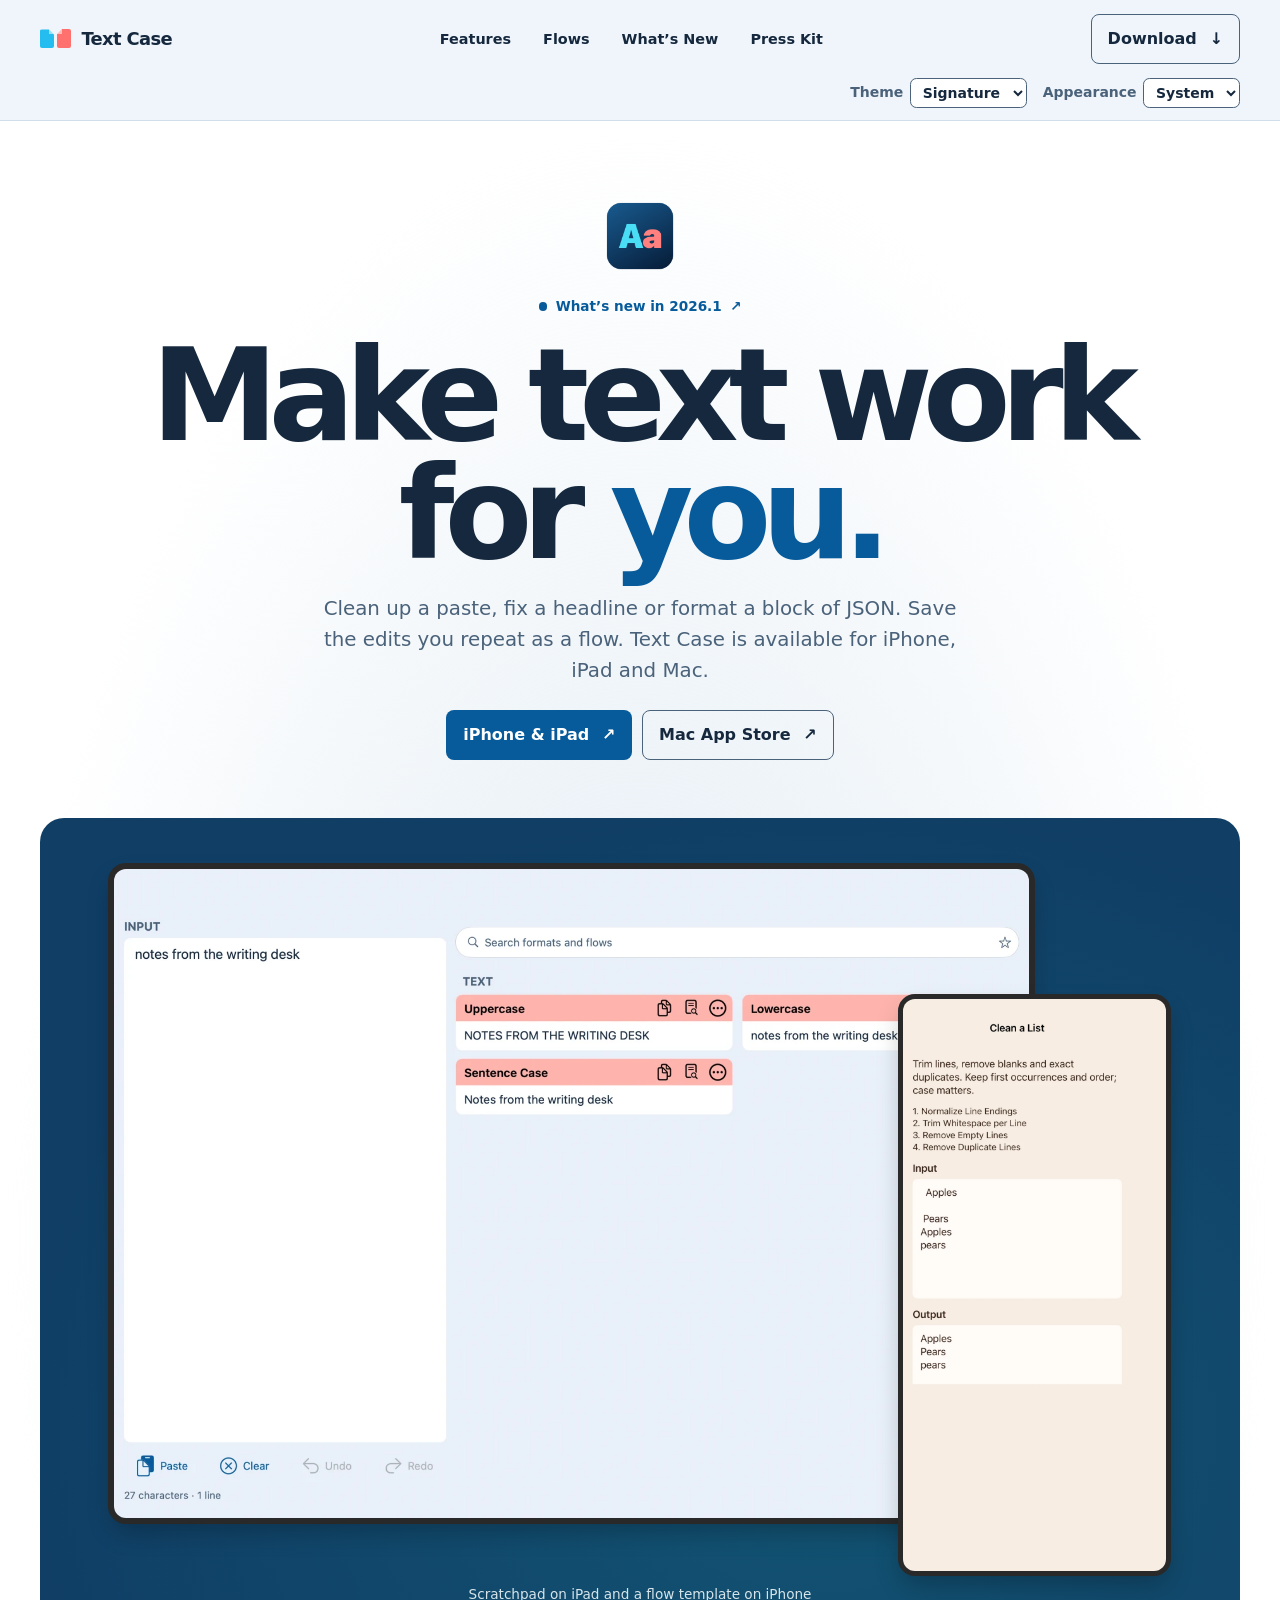
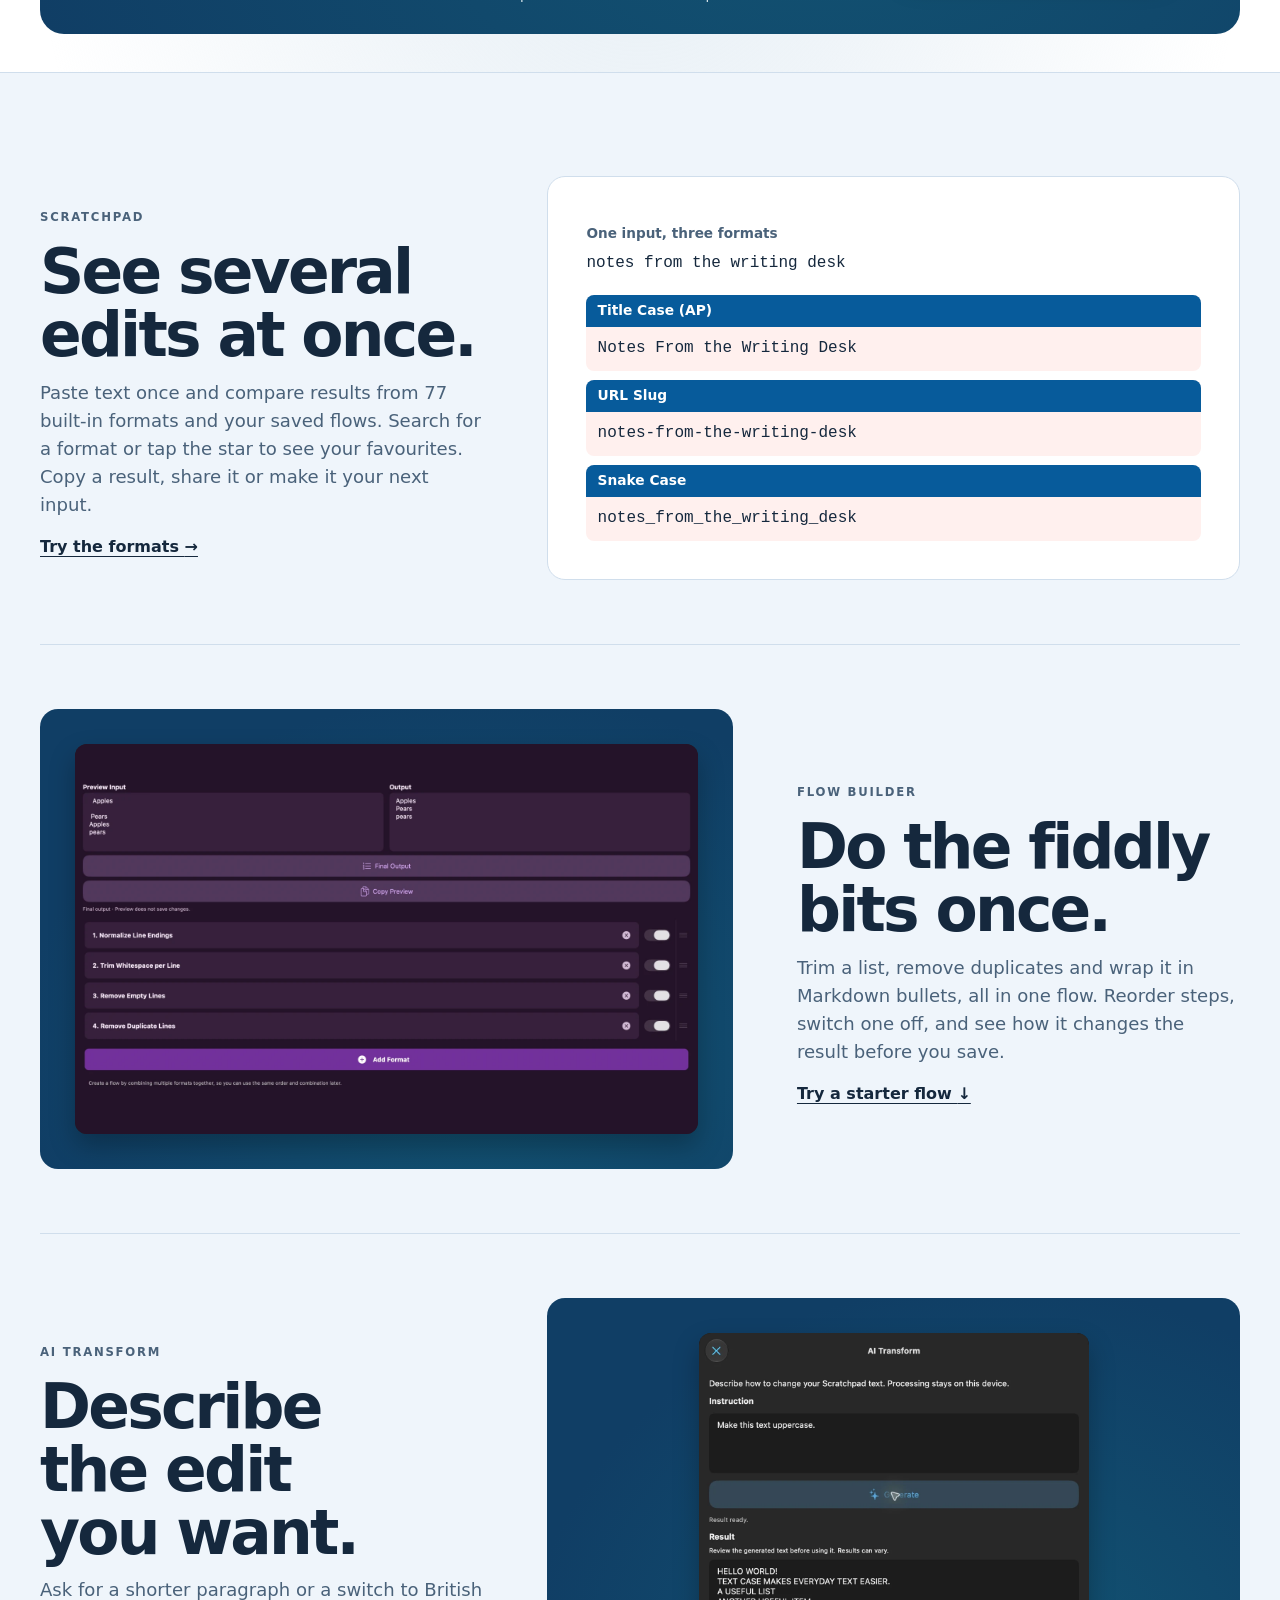
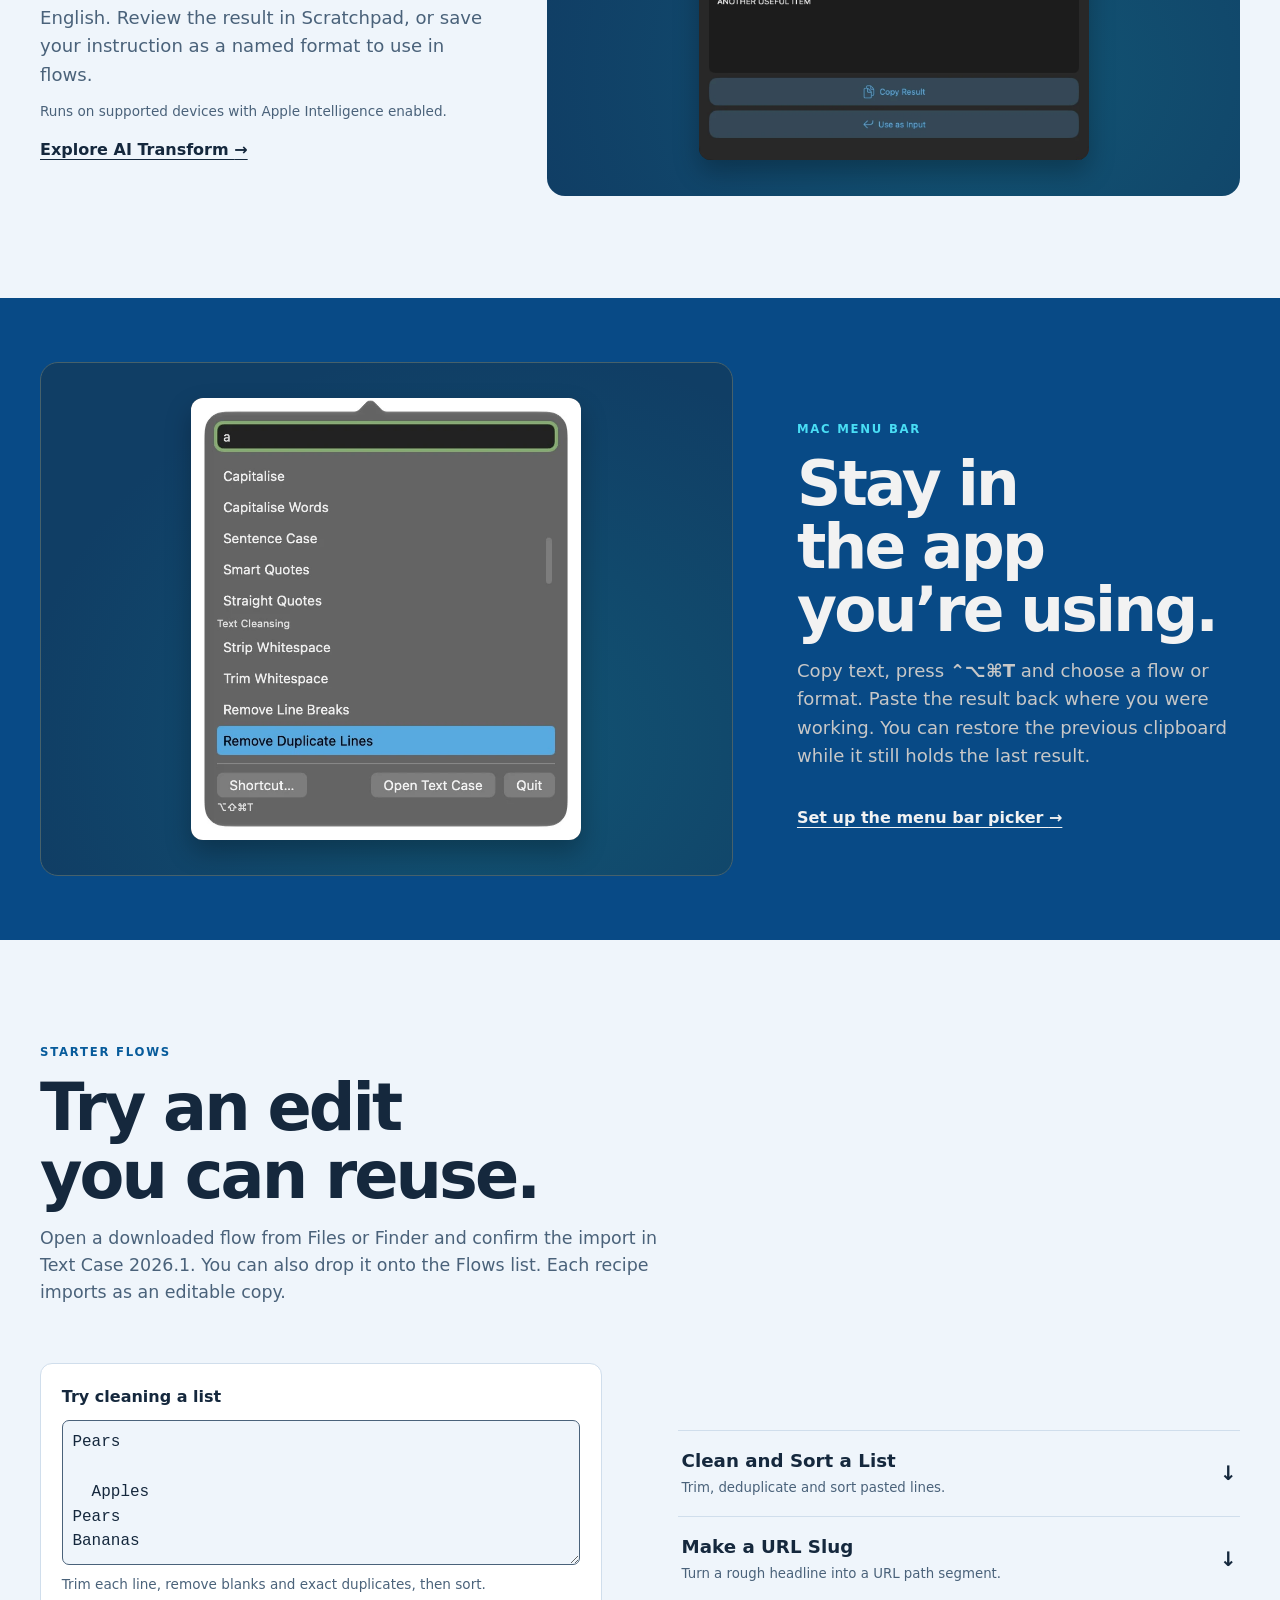
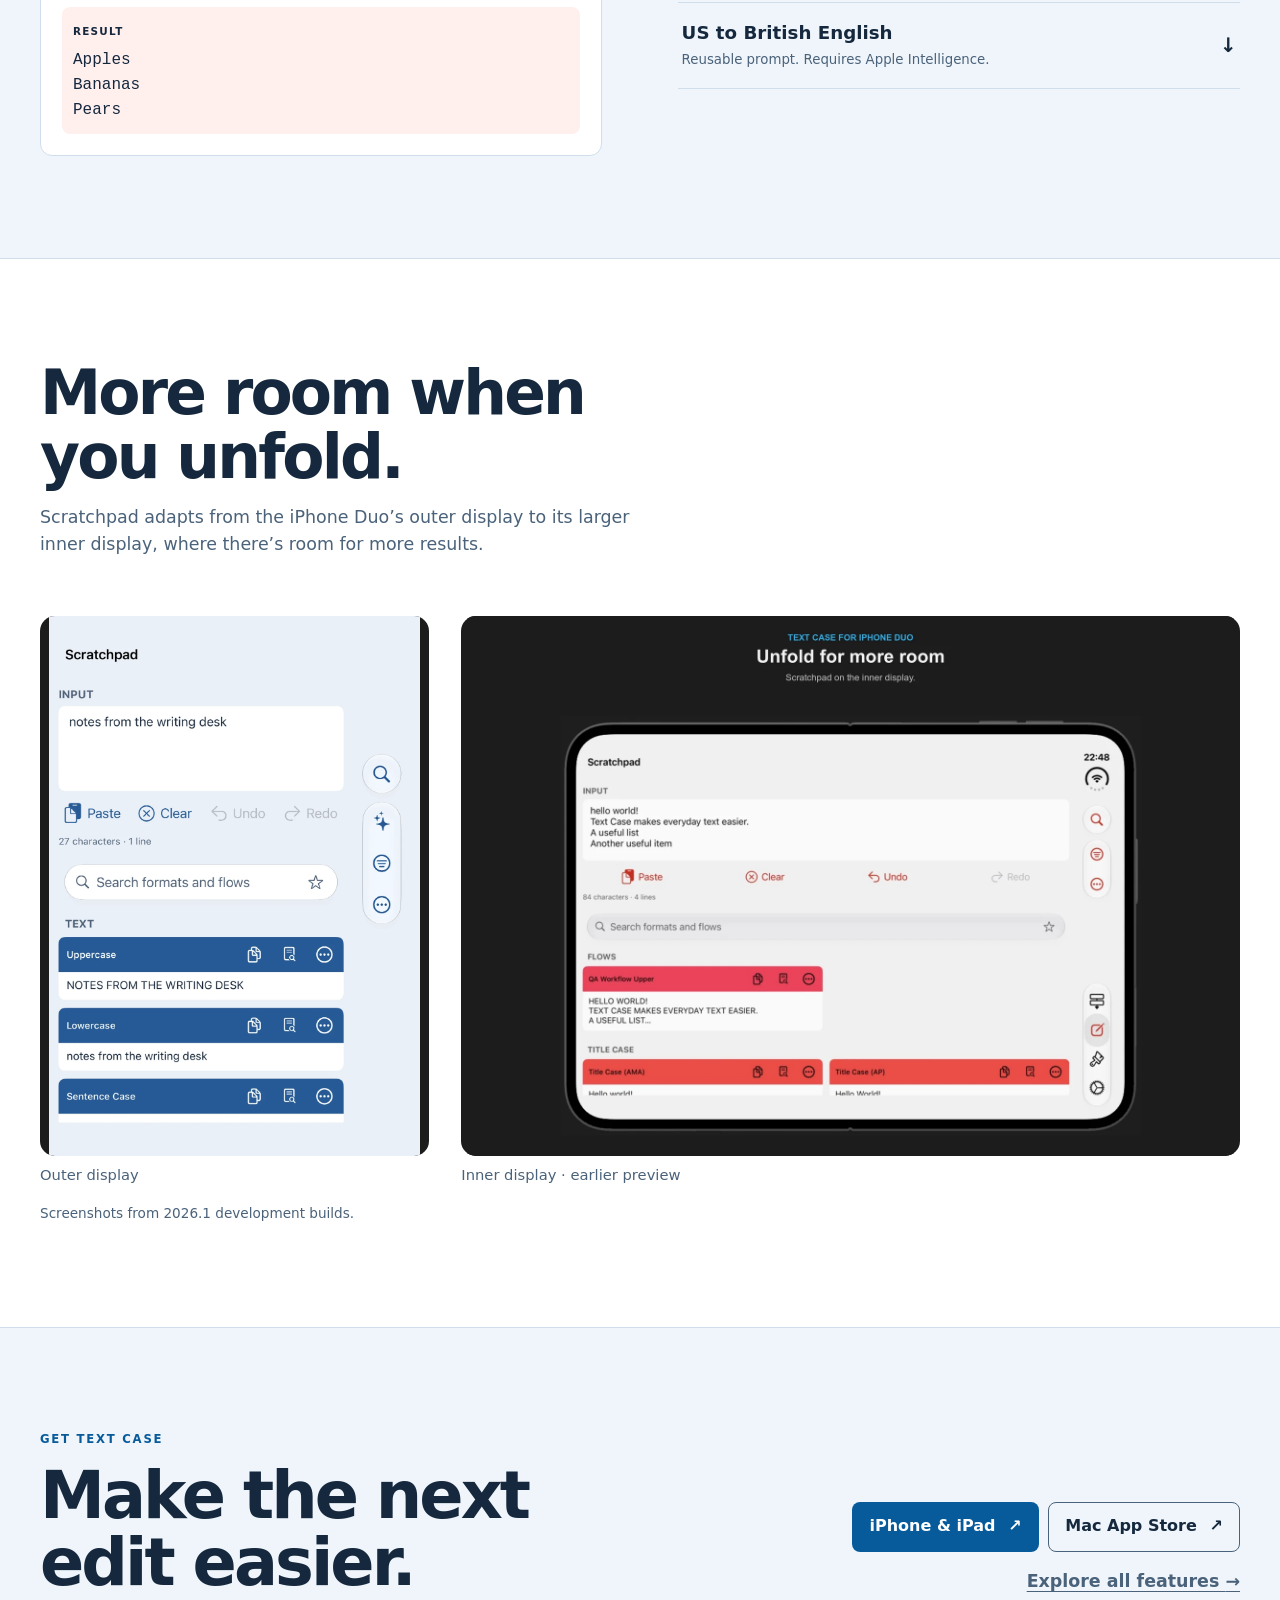
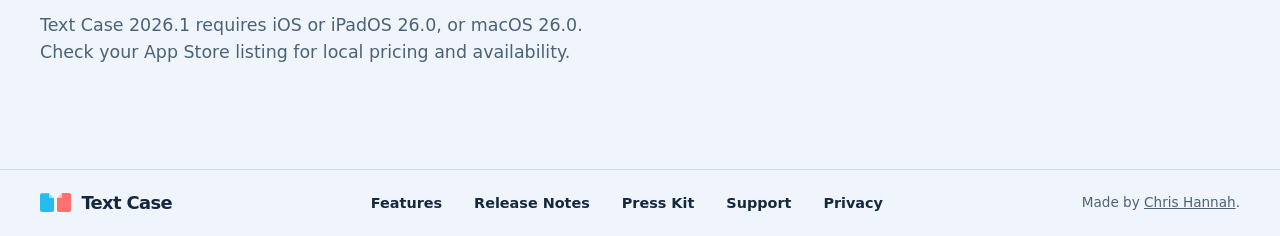
==== commit 7661a588: "new theme" ====
--- a/index.html
+++ b/index.html
@@ -10,26 +10,51 @@
 <meta property="og:url" content="https://textcase.app/">
 <meta property="og:title" content="Text Case — Make text work for you">
 <meta property="og:description" content="Edit text, build reusable flows and run them right from the Mac menu bar.">
-<meta property="og:image" content="https://textcase.app/assets/social.jpg">
+<meta property="og:image" content="https://textcase.app/assets/social-text-case.jpg">
+<meta property="og:image:width" content="1200">
+<meta property="og:image:height" content="630">
+<meta property="og:image:alt" content="Text Case wordmark beside the blue and red Twin Pages mark.">
+<meta name="twitter:image" content="https://textcase.app/assets/social-text-case.jpg">
+<meta name="twitter:image:alt" content="Text Case wordmark beside the blue and red Twin Pages mark.">
 <meta name="twitter:card" content="summary_large_image">
 <link rel="icon" href="assets/favicon.png">
 <link rel="apple-touch-icon" href="assets/apple-touch-icon.png">
 <link rel="stylesheet" href="styles.css">
 <script defer src="script.js"></script>
+<link rel="stylesheet" href="themes.css">
+<script src="theme.js"></script>
 </head>
 <body>
 <a class="skip" href="#main">Skip to content</a>
 <header class="site-header">
   <div class="wrap nav">
-    <a class="brand" href="./"><img src="assets/icon.png" alt="" width="36" height="36">Text Case</a>
+    <a class="brand" href="./"><span class="twin-pages" aria-hidden="true"><i></i><i></i></span>Text Case</a>
     <nav aria-label="Main navigation"><a href="features/">Features</a><a href="#flows">Flows</a><a href="release-notes/">What’s New</a><a href="press/">Press Kit</a></nav>
     <a class="button nav-download" href="#download">Download <span aria-hidden="true">↓</span></a>
+  </div>
+  <div class="wrap appearance-controls" hidden>
+    <label>Theme
+      <select data-theme-picker>
+        <option value="signature">Signature</option>
+        <option value="plum">Plum</option>
+        <option value="ember">Ember</option>
+        <option value="woodland">Woodland</option>
+      </select>
+    </label>
+    <label>Appearance
+      <select data-appearance-picker>
+        <option value="system">System</option>
+        <option value="light">Light</option>
+        <option value="dark">Dark</option>
+      </select>
+    </label>
   </div>
 </header>
 <main id="main" class="home-page">
   <section class="showcase-hero home-hero">
     <div class="wrap">
       <div class="home-lead">
+        <div><span class="aa-icon" role="img" aria-label="Text Case Aa app icon"></span></div>
         <a class="edition" href="release-notes/"><span></span> What’s new in 2026.1 <b aria-hidden="true">↗</b></a>
         <h1>Make text work<br>for <em>you.</em></h1>
         <p>Clean up a paste, fix a headline or format a block of JSON. Save the edits you repeat as a flow. Text Case is available for iPhone, iPad and Mac.</p>
@@ -40,8 +65,8 @@
       </div>
       <figure class="home-device-frame visual-blue">
         <div class="device-stage">
-          <div class="device-tablet crop-ipad"><img src="assets/ipad-scratchpad.webp" alt="Scratchpad on iPad, comparing text transformations side by side" width="1800" height="1309" fetchpriority="high"></div>
-          <div class="device-phone crop-iphone"><img src="assets/iphone-template.webp" alt="Clean a List template preview on iPhone" width="832" height="1800"></div>
+          <div class="device-tablet crop-ipad"><img src="assets/signature-light-scratchpad.webp" data-themed-scratchpad="assets/" alt="Text Case Scratchpad with live text transformations" width="1600" height="1135" fetchpriority="high"></div>
+          <div class="device-phone crop-iphone"><img src="assets/iphone-template.webp" alt="Clean a List template preview on iPhone" width="832" height="1808"></div>
         </div>
         <figcaption>Scratchpad on iPad and a flow template on iPhone</figcaption>
       </figure>
@@ -75,7 +100,7 @@
         <a class="text-link" href="#flows">Try a starter flow <span aria-hidden="true">↓</span></a>
       </div>
       <figure class="story-visual visual-red">
-        <div class="story-screen flow-screen"><img src="assets/flow-hero.webp" alt="Flow builder on Mac with input and output previews, numbered steps and switches" width="1600" height="1593" loading="lazy"></div>
+        <div class="story-screen flow-screen"><img src="assets/flow-hero.webp" alt="Flow builder on Mac with input and output previews, numbered steps and switches" width="1600" height="1000" loading="lazy"></div>
       </figure>
     </section>
 
@@ -137,8 +162,8 @@
         <p>Scratchpad adapts from the iPhone Duo’s outer display to its larger inner display, where there’s room for more results.</p>
       </div>
       <div class="duo-views">
-        <figure><a href="assets/duo-outer.webp"><img src="assets/duo-outer.webp" alt="Scratchpad on the iPhone Duo outer display" width="1100" height="1600" loading="lazy"></a><figcaption>Outer display</figcaption></figure>
-        <figure><a href="assets/duo-inner.webp"><img src="assets/duo-inner.webp" alt="Scratchpad on the unfolded iPhone Duo inner display" width="1600" height="1126" loading="lazy"></a><figcaption>Inner display</figcaption></figure>
+        <figure><a href="assets/duo-outer.webp"><img src="assets/duo-outer.webp" alt="Scratchpad on the iPhone Duo outer display" width="1100" height="1601" loading="lazy"></a><figcaption>Outer display</figcaption></figure>
+        <figure><a href="assets/duo-inner.webp"><img src="assets/duo-inner.webp" alt="Scratchpad on the unfolded iPhone Duo inner display" width="1600" height="1126" loading="lazy"></a><figcaption>Inner display · earlier preview</figcaption></figure>
       </div>
       <p class="home-note">Screenshots from 2026.1 development builds.</p>
     </div>
@@ -151,6 +176,6 @@
     </div>
   </section>
 </main>
-<footer class="site-footer"><div class="wrap footer-grid"><a class="brand" href="./"><img src="assets/icon.png" alt="" width="32" height="32">Text Case</a><nav aria-label="Footer"><a href="features/">Features</a><a href="release-notes/">Release Notes</a><a href="press/">Press Kit</a><a href="help/">Support</a><a href="https://chrishannah.me/apps/text-case/privacy-policy">Privacy</a></nav><p>Made by <a href="https://chrishannah.me/">Chris Hannah</a>.</p></div></footer>
+<footer class="site-footer"><div class="wrap footer-grid"><a class="brand" href="./"><span class="twin-pages" aria-hidden="true"><i></i><i></i></span>Text Case</a><nav aria-label="Footer"><a href="features/">Features</a><a href="release-notes/">Release Notes</a><a href="press/">Press Kit</a><a href="help/">Support</a><a href="https://chrishannah.me/apps/text-case/privacy-policy">Privacy</a></nav><p>Made by <a href="https://chrishannah.me/">Chris Hannah</a>.</p></div></footer>
 </body>
 </html>
--- a/themes.css
+++ b/themes.css
@@ -0,0 +1,153 @@
+/* Shared palettes for the website and its Scratchpad examples. */
+:root {
+  --aa-icon: url("assets/aa-Signature.png");
+  --ink: light-dark(#15283d, #e9f4ff);
+  --muted: light-dark(#4a627a, #abc0d5);
+  --paper: light-dark(#eff5fb, #101c2c);
+  --surface: light-dark(#ffffff, #192a40);
+  --line: light-dark(#d0deec, #354963);
+  --accent: light-dark(#075b9b, #67cfff);
+  --soft: light-dark(#fff0ee, #4a2b35);
+  --panel: #084a86;
+  --panel-glow: #125473;
+  --panel-deep: #103e65;
+  --icon-base: #08203d;
+  --icon-first: #49def5;
+  --icon-second: #ff807f;
+}
+:root[data-theme="plum"] {
+  --aa-icon: url("assets/aa-Plum.png");
+  --ink: light-dark(#321b36, #f9edf9);
+  --muted: light-dark(#68526a, #d3bad5);
+  --paper: light-dark(#fbf4fa, #251329);
+  --surface: light-dark(#ffffff, #36203b);
+  --line: light-dark(#e3d3e4, #57415c);
+  --accent: light-dark(#72319c, #d5a6f3);
+  --soft: light-dark(#f4e5fb, #4c3056);
+  --panel: #3f1d53;
+  --panel-glow: #69417d;
+  --panel-deep: #4b245f;
+  --icon-base: #33113e;
+  --icon-first: #fff1db;
+  --icon-second: #d6a1f3;
+}
+:root[data-theme="ember"] {
+  --aa-icon: url("assets/aa-Ember.png");
+  --ink: light-dark(#3c2217, #fff0e5);
+  --muted: light-dark(#735748, #ddbaa6);
+  --paper: light-dark(#fff4e9, #281a15);
+  --surface: light-dark(#fffbf6, #38251c);
+  --line: light-dark(#e8d1c1, #654735);
+  --accent: light-dark(#9d3809, #ffaa68);
+  --soft: light-dark(#ffe8d3, #563322);
+  --panel: #492613;
+  --panel-glow: #86451e;
+  --panel-deep: #592b17;
+  --icon-base: #3a2116;
+  --icon-first: #ff9327;
+  --icon-second: #ffd096;
+}
+:root[data-theme="woodland"] {
+  --aa-icon: url("assets/aa-Woodland.png");
+  --ink: light-dark(#273123, #f5f2e2);
+  --muted: light-dark(#53604b, #c5c7ad);
+  --paper: light-dark(#f7f3e7, #1c261c);
+  --surface: light-dark(#fffcf1, #293629);
+  --line: light-dark(#dbd9c3, #47563e);
+  --accent: light-dark(#3e602d, #b9d49d);
+  --soft: light-dark(#f1e7ca, #41452d);
+  --panel: #35412b;
+  --panel-glow: #555b32;
+  --panel-deep: #33492d;
+  --icon-base: #24391e;
+  --icon-first: #fff0c9;
+  --icon-second: #b7d59a;
+}
+
+:root {
+  color-scheme: light dark;
+  --hero: var(--surface);
+  --accent-ink: light-dark(#fff, #151315);
+  --focus: var(--accent);
+  --border: var(--muted);
+  --showcase-glow: color-mix(in srgb, var(--accent) 12%, var(--hero));
+  --dark: var(--panel);
+}
+:root[data-appearance="light"] { color-scheme: light; }
+:root[data-appearance="dark"] { color-scheme: dark; }
+
+.appearance-controls {
+  display: flex;
+  flex-wrap: wrap;
+  justify-content: flex-end;
+  gap: .5rem 1rem;
+  padding-block: 0 .8rem;
+}
+.appearance-controls[hidden] { display: none; }
+.appearance-controls label {
+  display: inline-flex;
+  align-items: center;
+  gap: .4rem;
+  color: var(--muted);
+  font-size: .875rem;
+  font-weight: 650;
+}
+.appearance-controls select {
+  border: 1px solid var(--border);
+  border-radius: .4rem;
+  padding: .3rem .5rem;
+  background: var(--surface);
+  color: var(--ink);
+  font: inherit;
+}
+.twin-pages { display: inline-flex; gap: 3px; flex: none; }
+.twin-pages i {
+  display: block;
+  width: 14px;
+  height: 19px;
+  border-radius: 2px;
+  background: linear-gradient(#fff8 0 0) 9px 0 / 5px 5px no-repeat, #25bdf0;
+  clip-path: polygon(0 0, 65% 0, 100% 26%, 100% 100%, 0 100%);
+}
+.twin-pages i + i {
+  transform: scaleX(-1);
+  background-color: #ff716f;
+}
+.aa-icon {
+  display: inline-block;
+  width: 4.75rem;
+  aspect-ratio: 1;
+  margin-bottom: .75rem;
+  background: var(--aa-icon) center / contain no-repeat;
+}
+.brand-assets {
+  display: flex;
+  flex-wrap: wrap;
+  gap: .75rem 1.25rem;
+  margin: 1rem 0;
+}
+.visual-blue, .visual-red {
+  background: radial-gradient(ellipse at 65% 75%, var(--panel-glow), var(--panel-deep) 74%);
+}
+.home-example-pair, .format-demo, .format-options, .format-sample {
+  background: var(--surface);
+  color: var(--ink);
+}
+.home-example-pair, .format-demo { border: 1px solid var(--line); }
+.home-example-pair figcaption, .format-sample span { color: var(--muted); }
+.home-example-pair dl > div, .format-result { background: var(--soft); }
+.home-example-pair dt, .format-options label:has(input:checked) {
+  background: var(--accent);
+  color: var(--accent-ink);
+}
+.format-options label:has(input:checked) { border-color: var(--accent); }
+.format-options label:has(input:focus-visible) { outline-color: var(--focus); }
+.dark-section .eyebrow { color: var(--icon-first); }
+
+@media (max-width: 680px) {
+  .appearance-controls { justify-content: flex-start; }
+}
+
+.crop-ipad { aspect-ratio: 1600 / 1135; }
+.crop-iphone { aspect-ratio: 832 / 1808; }
+.flow-screen { aspect-ratio: 1600 / 1000; }
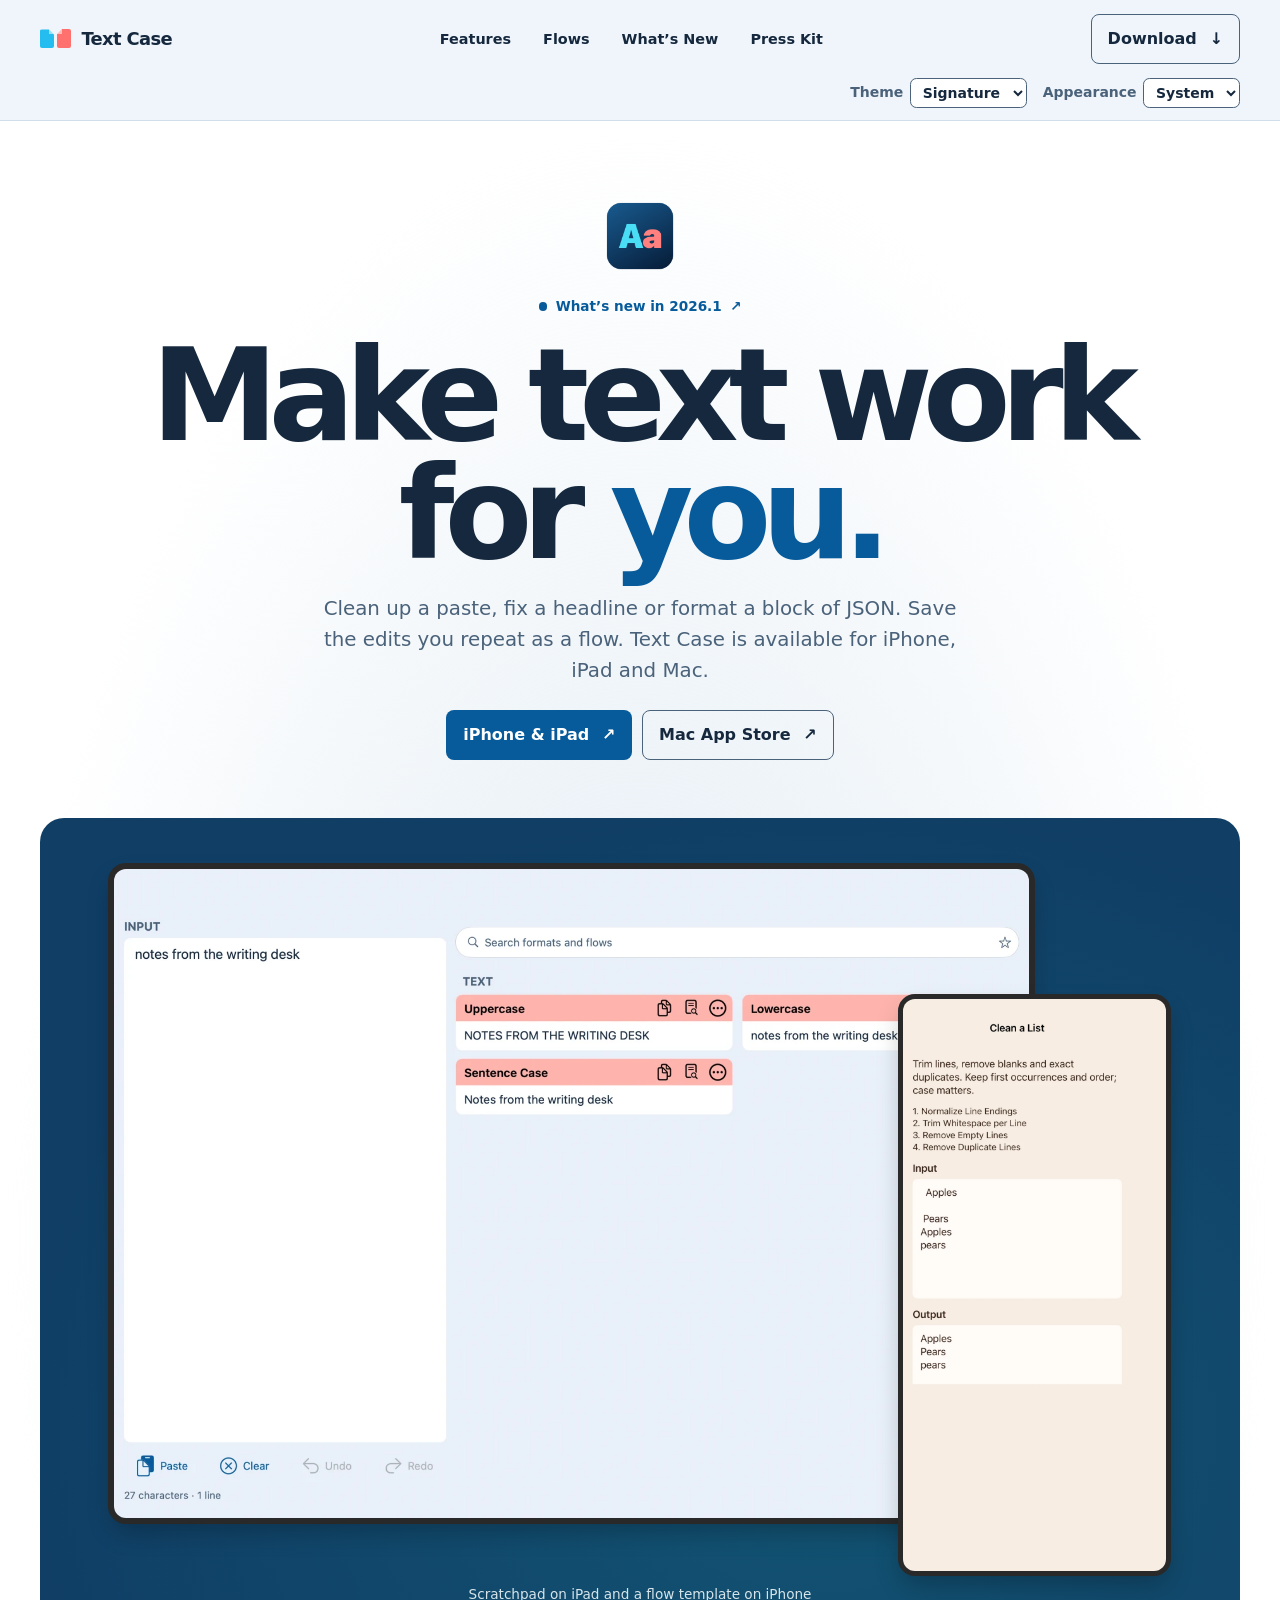
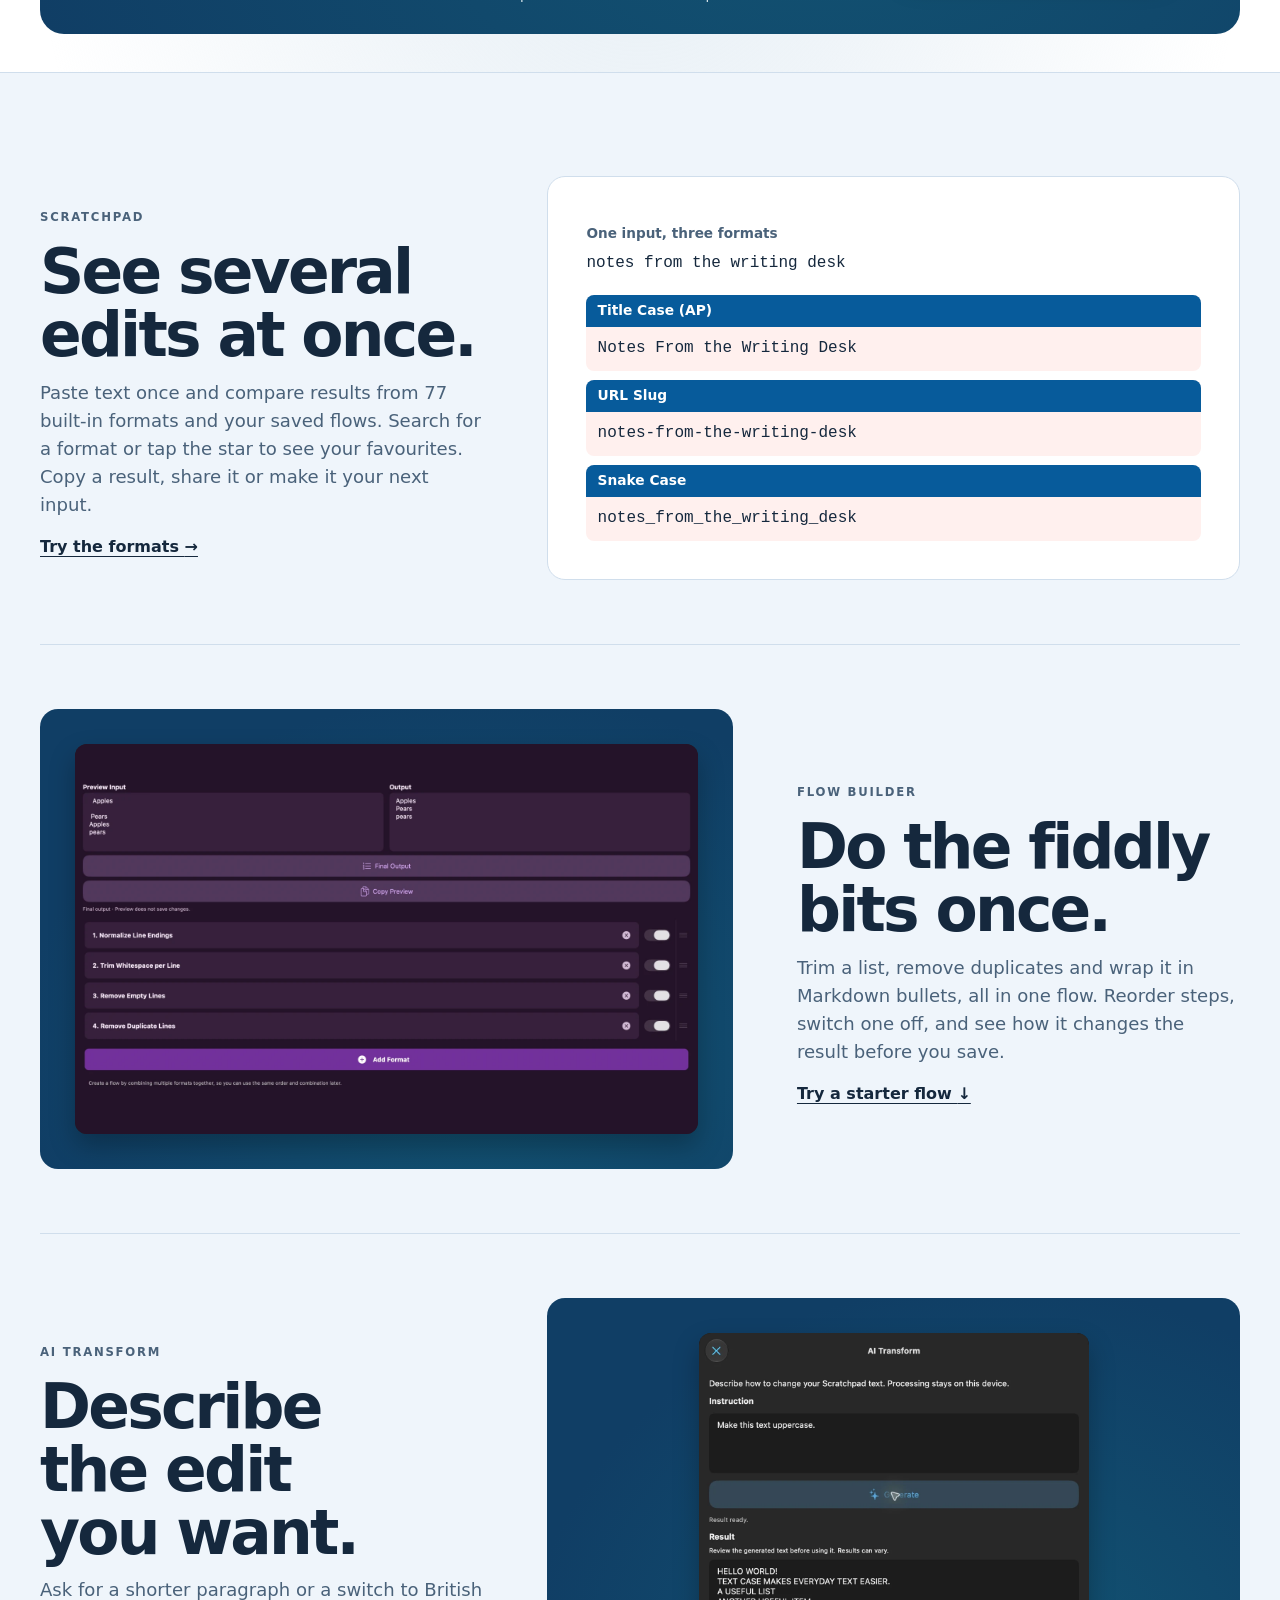
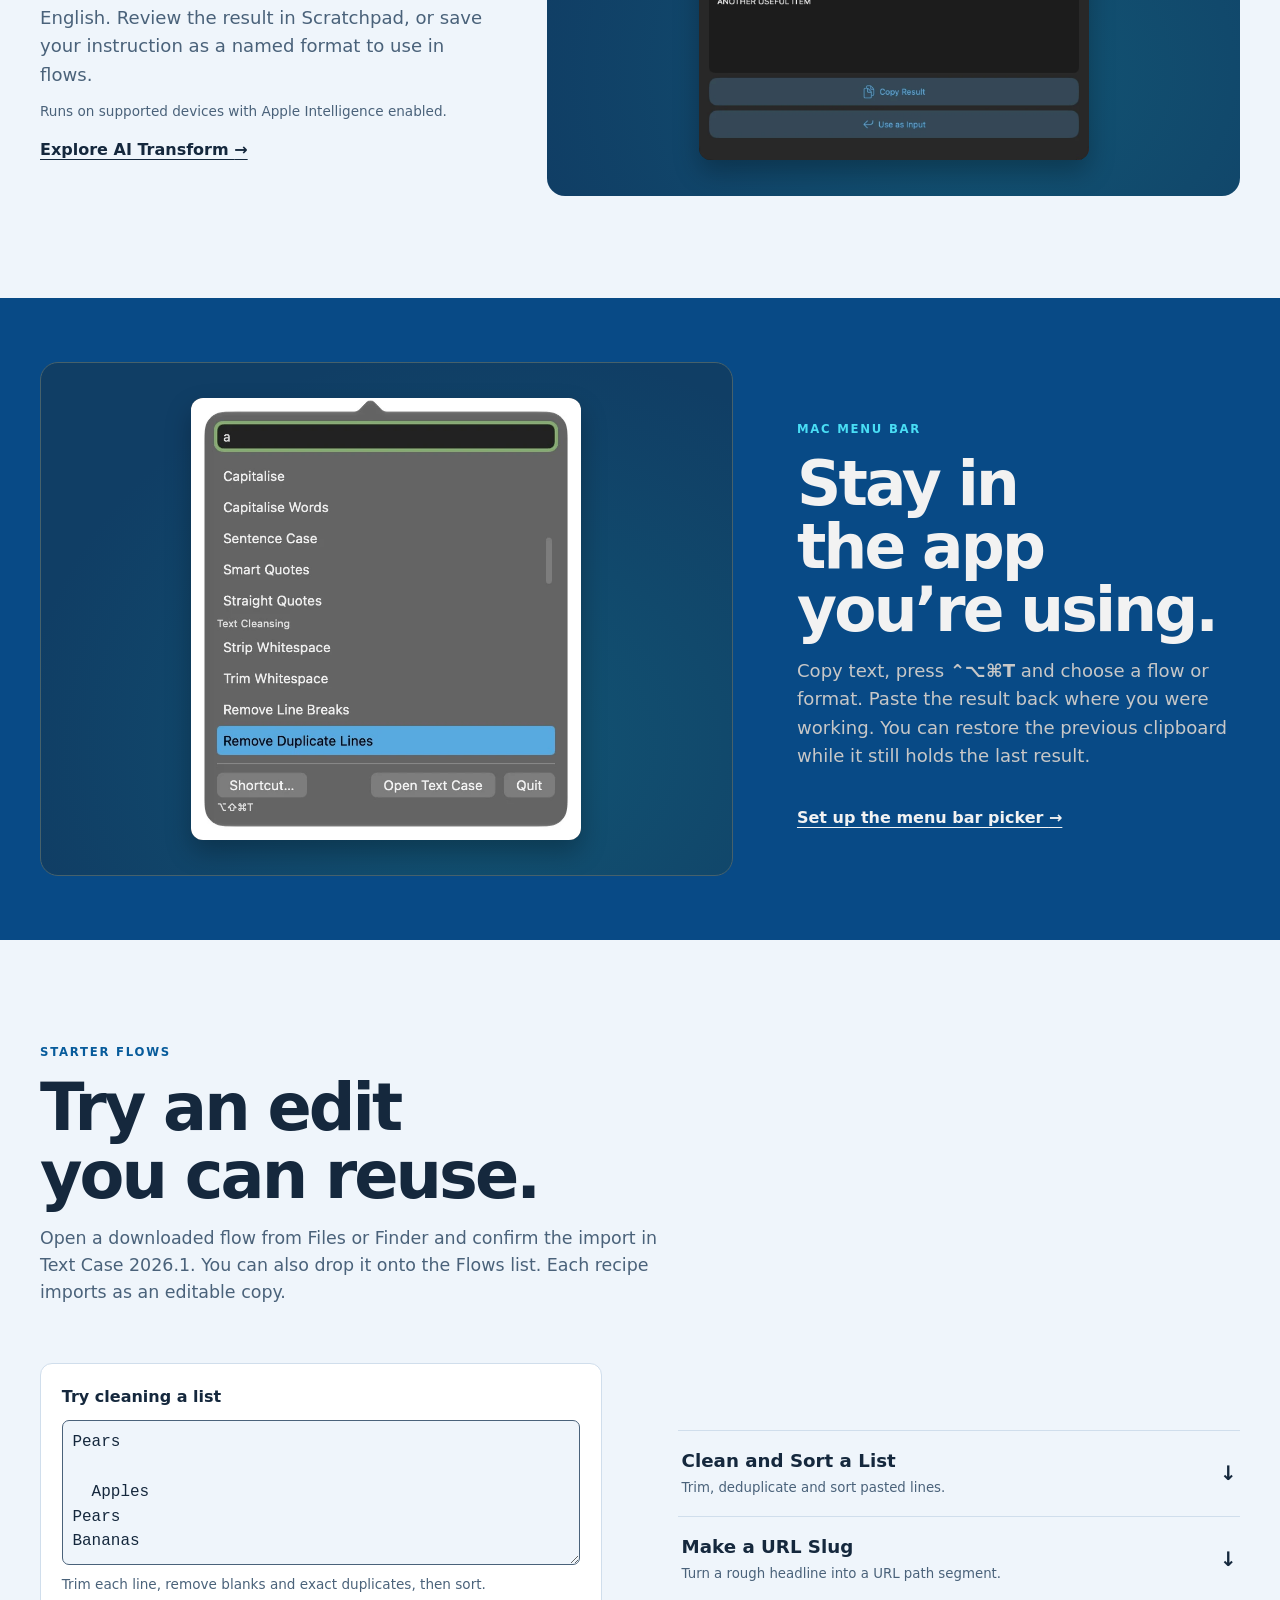
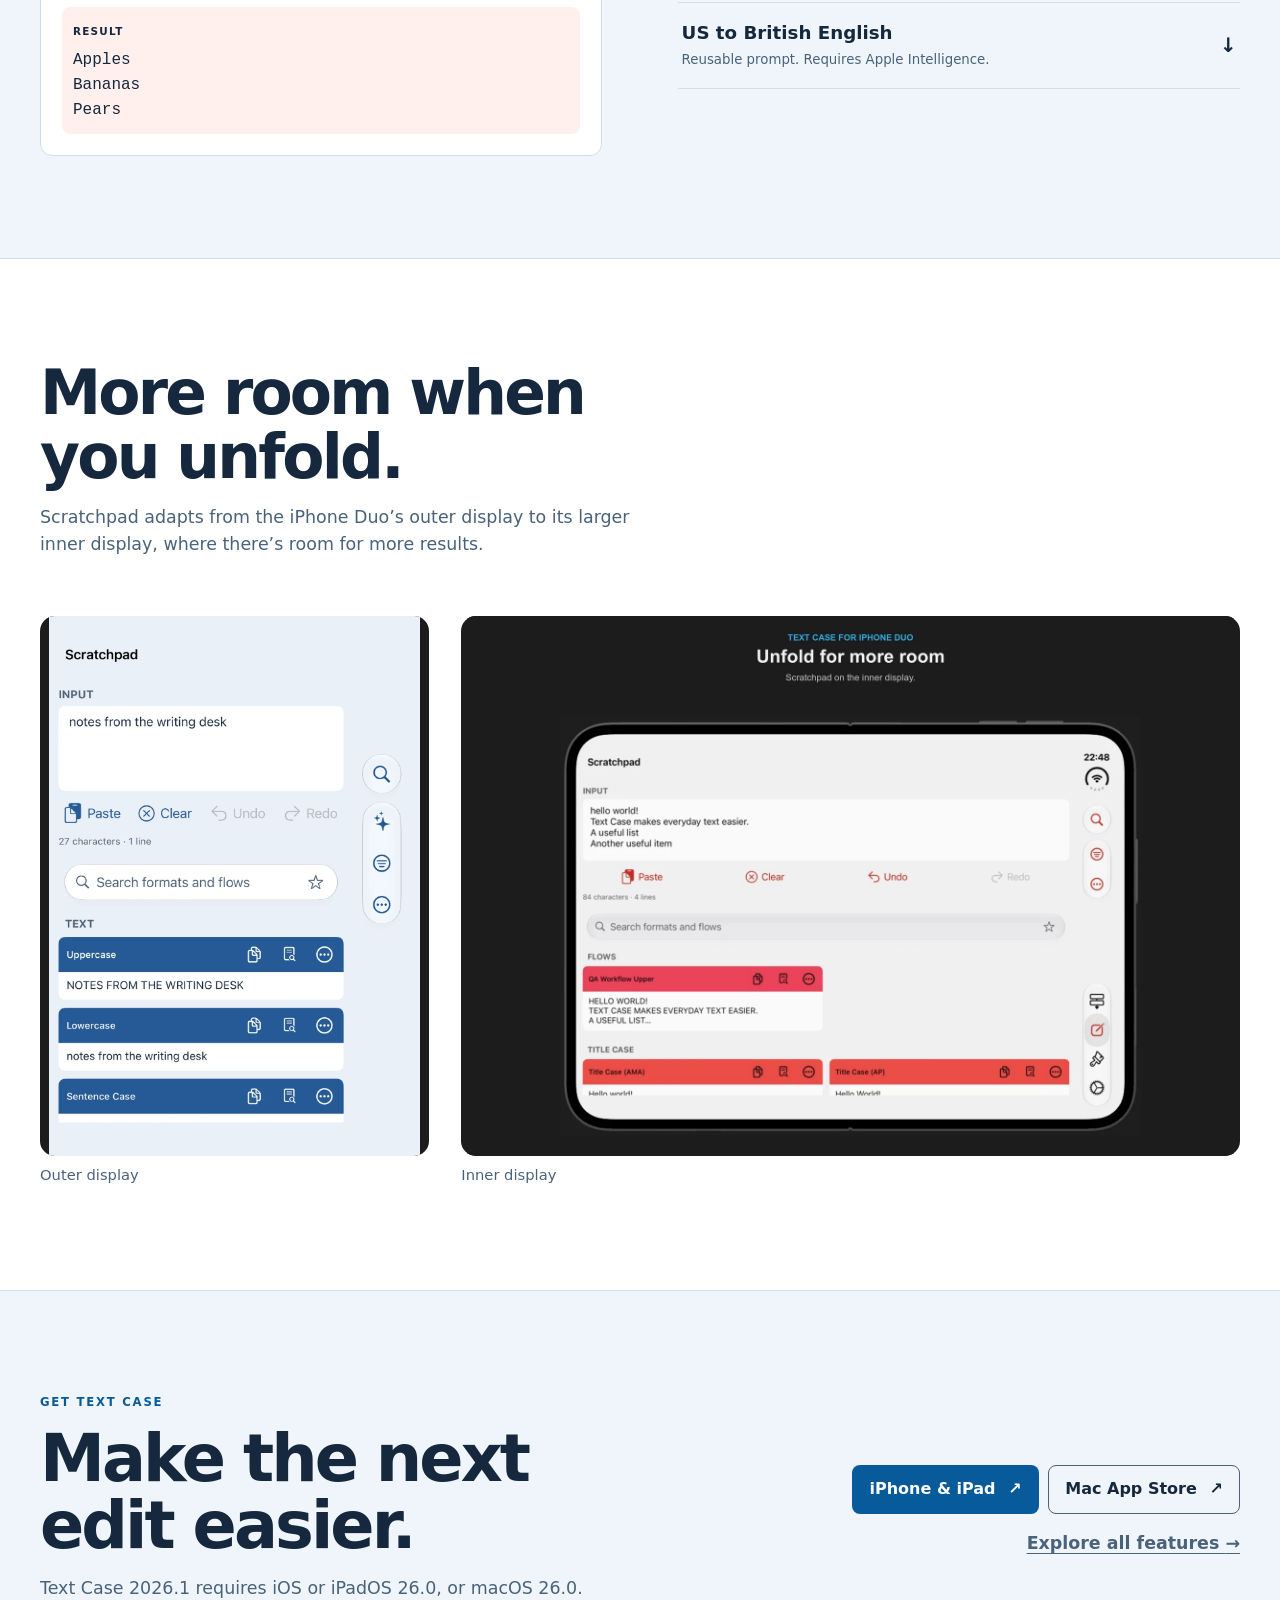
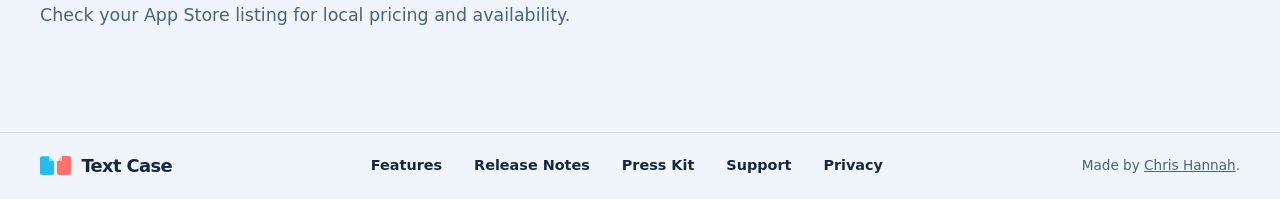
==== commit 4acd6b94: "fix site" ====
--- a/index.html
+++ b/index.html
@@ -163,9 +163,8 @@
       </div>
       <div class="duo-views">
         <figure><a href="assets/duo-outer.webp"><img src="assets/duo-outer.webp" alt="Scratchpad on the iPhone Duo outer display" width="1100" height="1601" loading="lazy"></a><figcaption>Outer display</figcaption></figure>
-        <figure><a href="assets/duo-inner.webp"><img src="assets/duo-inner.webp" alt="Scratchpad on the unfolded iPhone Duo inner display" width="1600" height="1126" loading="lazy"></a><figcaption>Inner display · earlier preview</figcaption></figure>
+        <figure><a href="assets/duo-inner.webp"><img src="assets/duo-inner.webp" alt="Scratchpad on the unfolded iPhone Duo inner display" width="1600" height="1126" loading="lazy"></a><figcaption>Inner display</figcaption></figure>
       </div>
-      <p class="home-note">Screenshots from 2026.1 development builds.</p>
     </div>
   </section>
   <section id="download" class="section wrap download-section">
